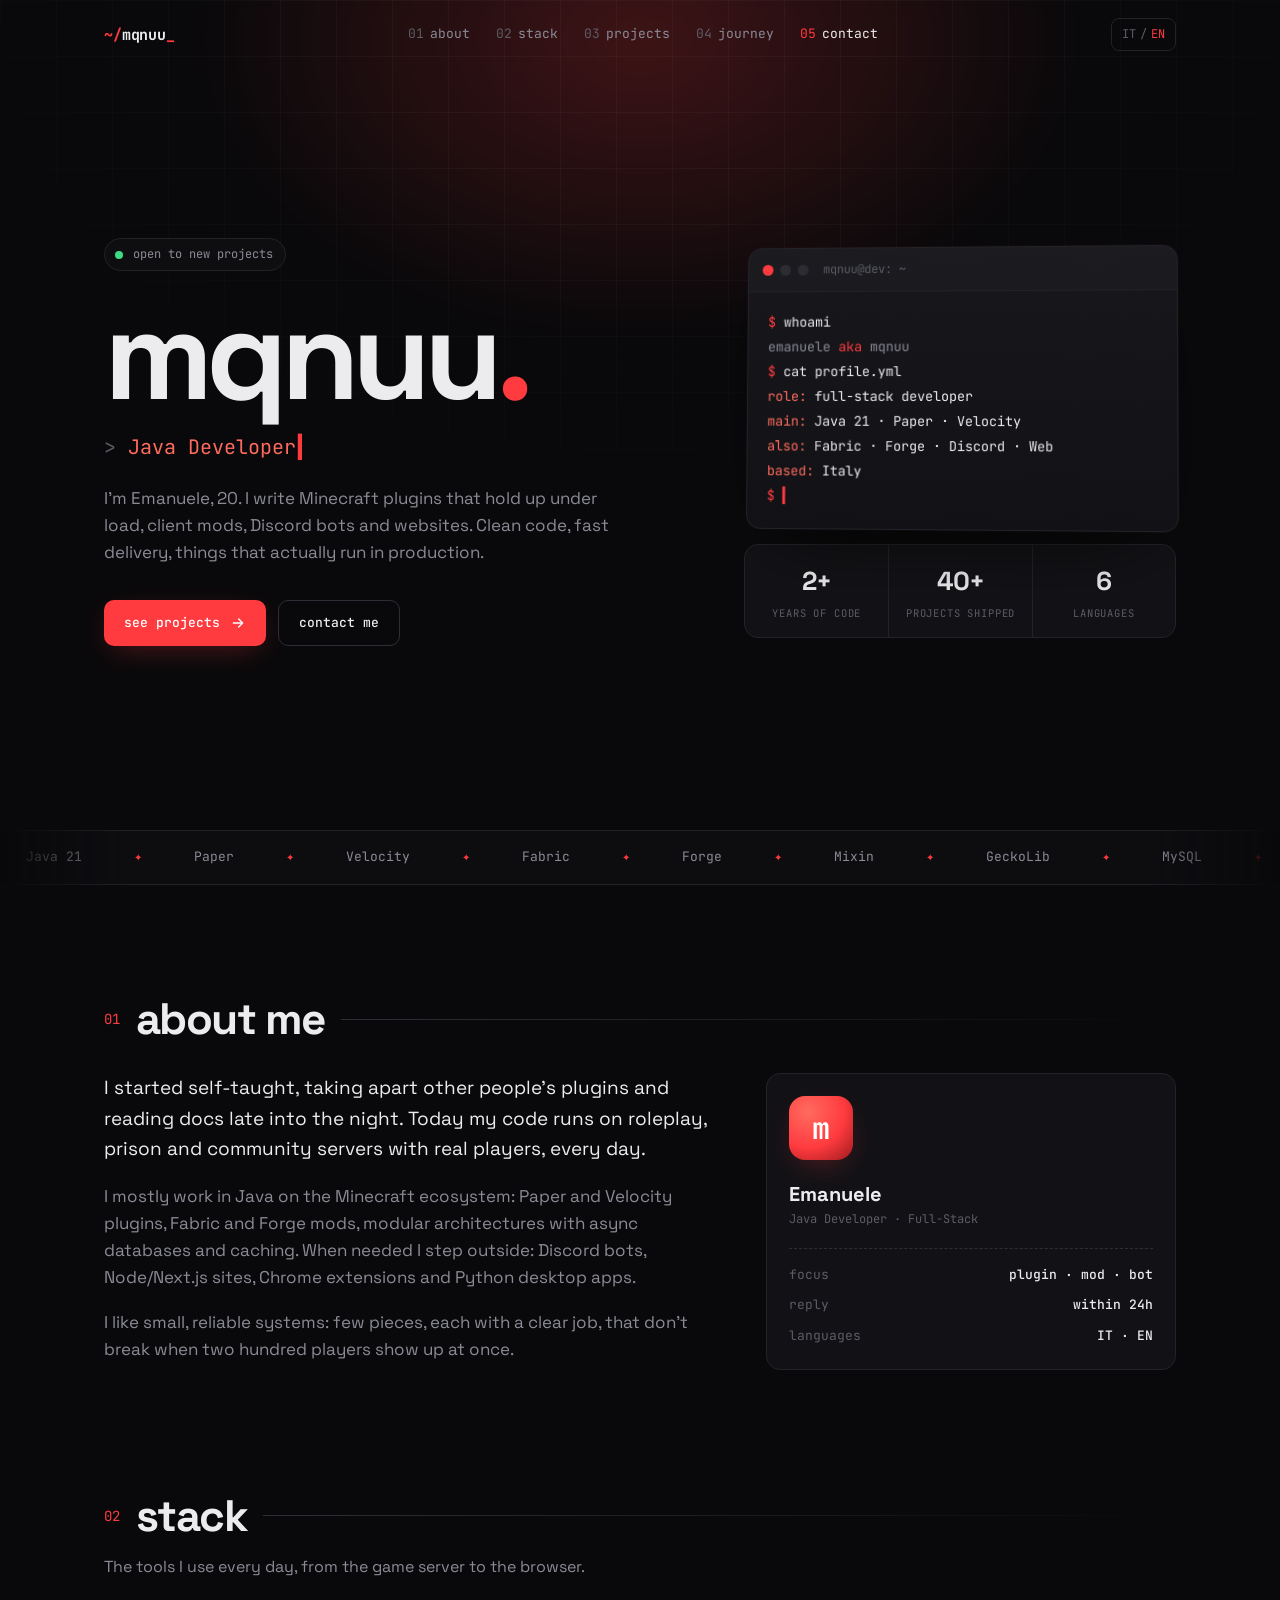
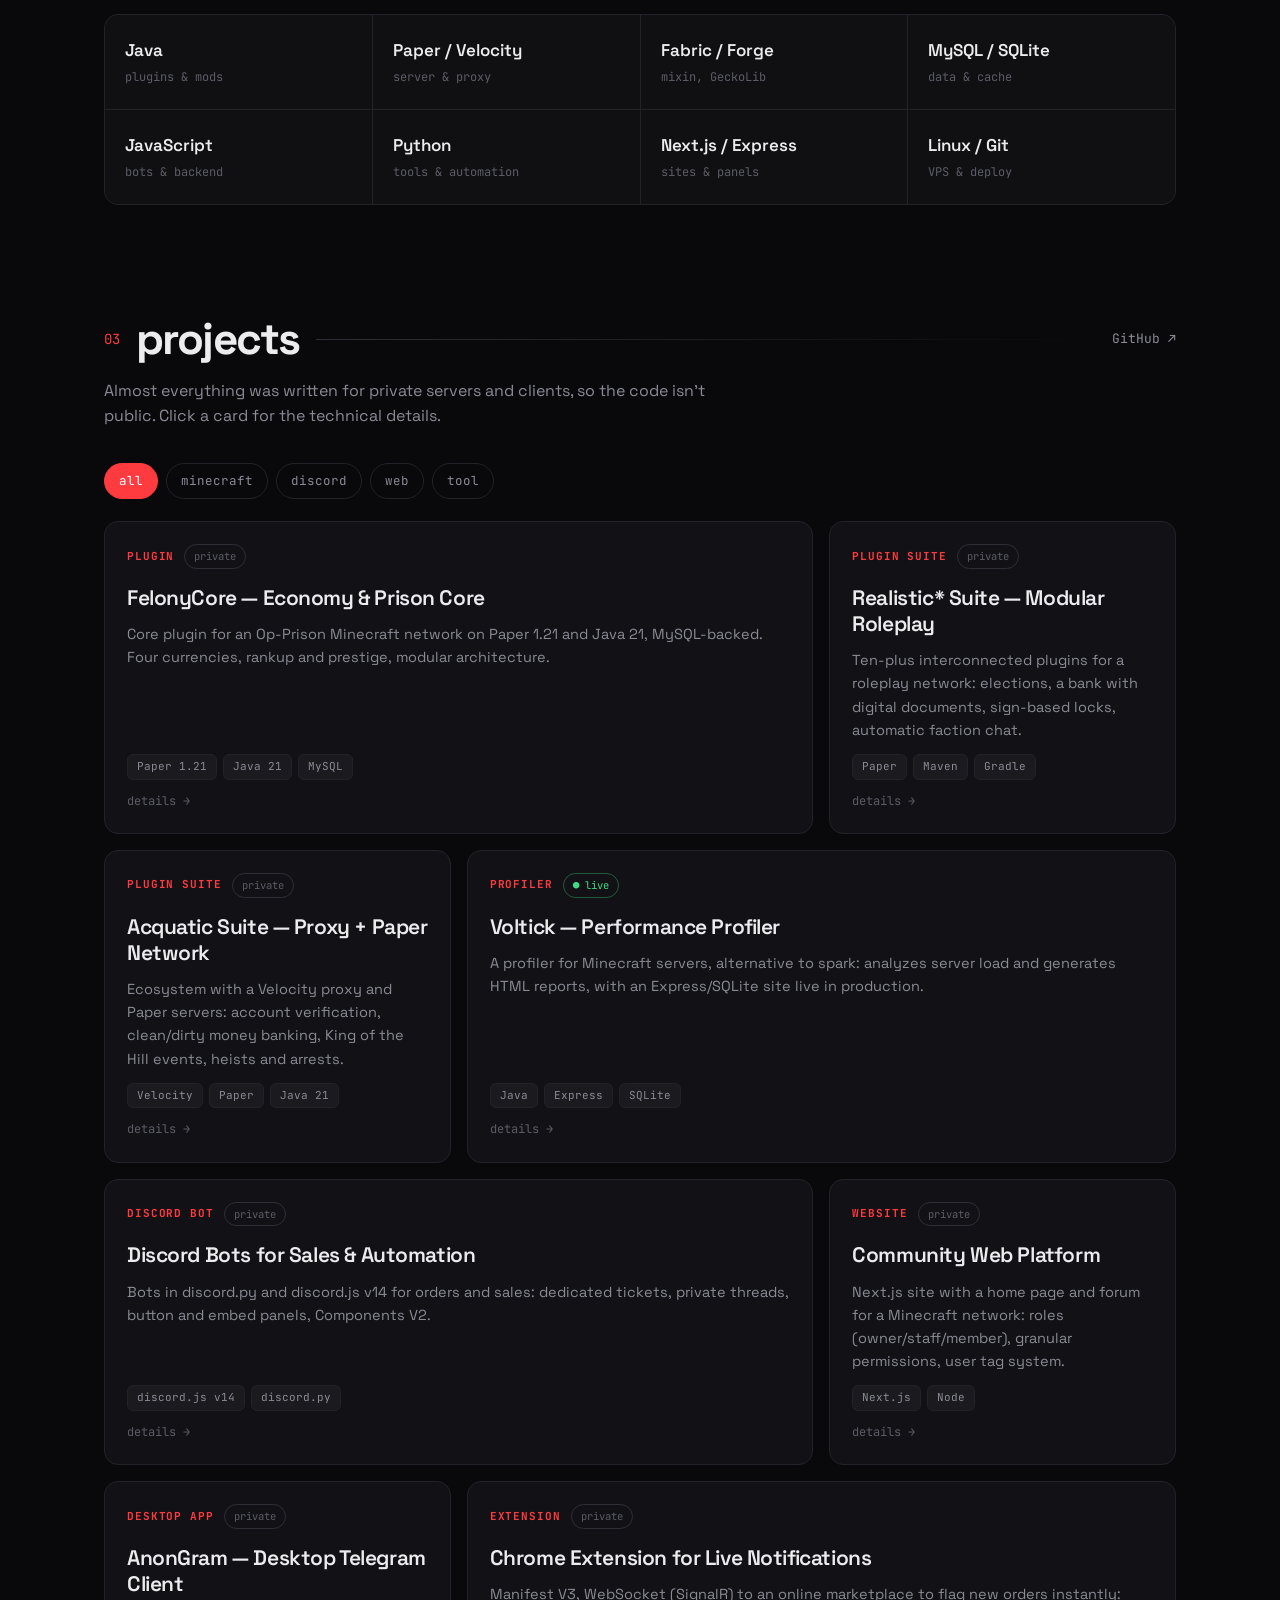
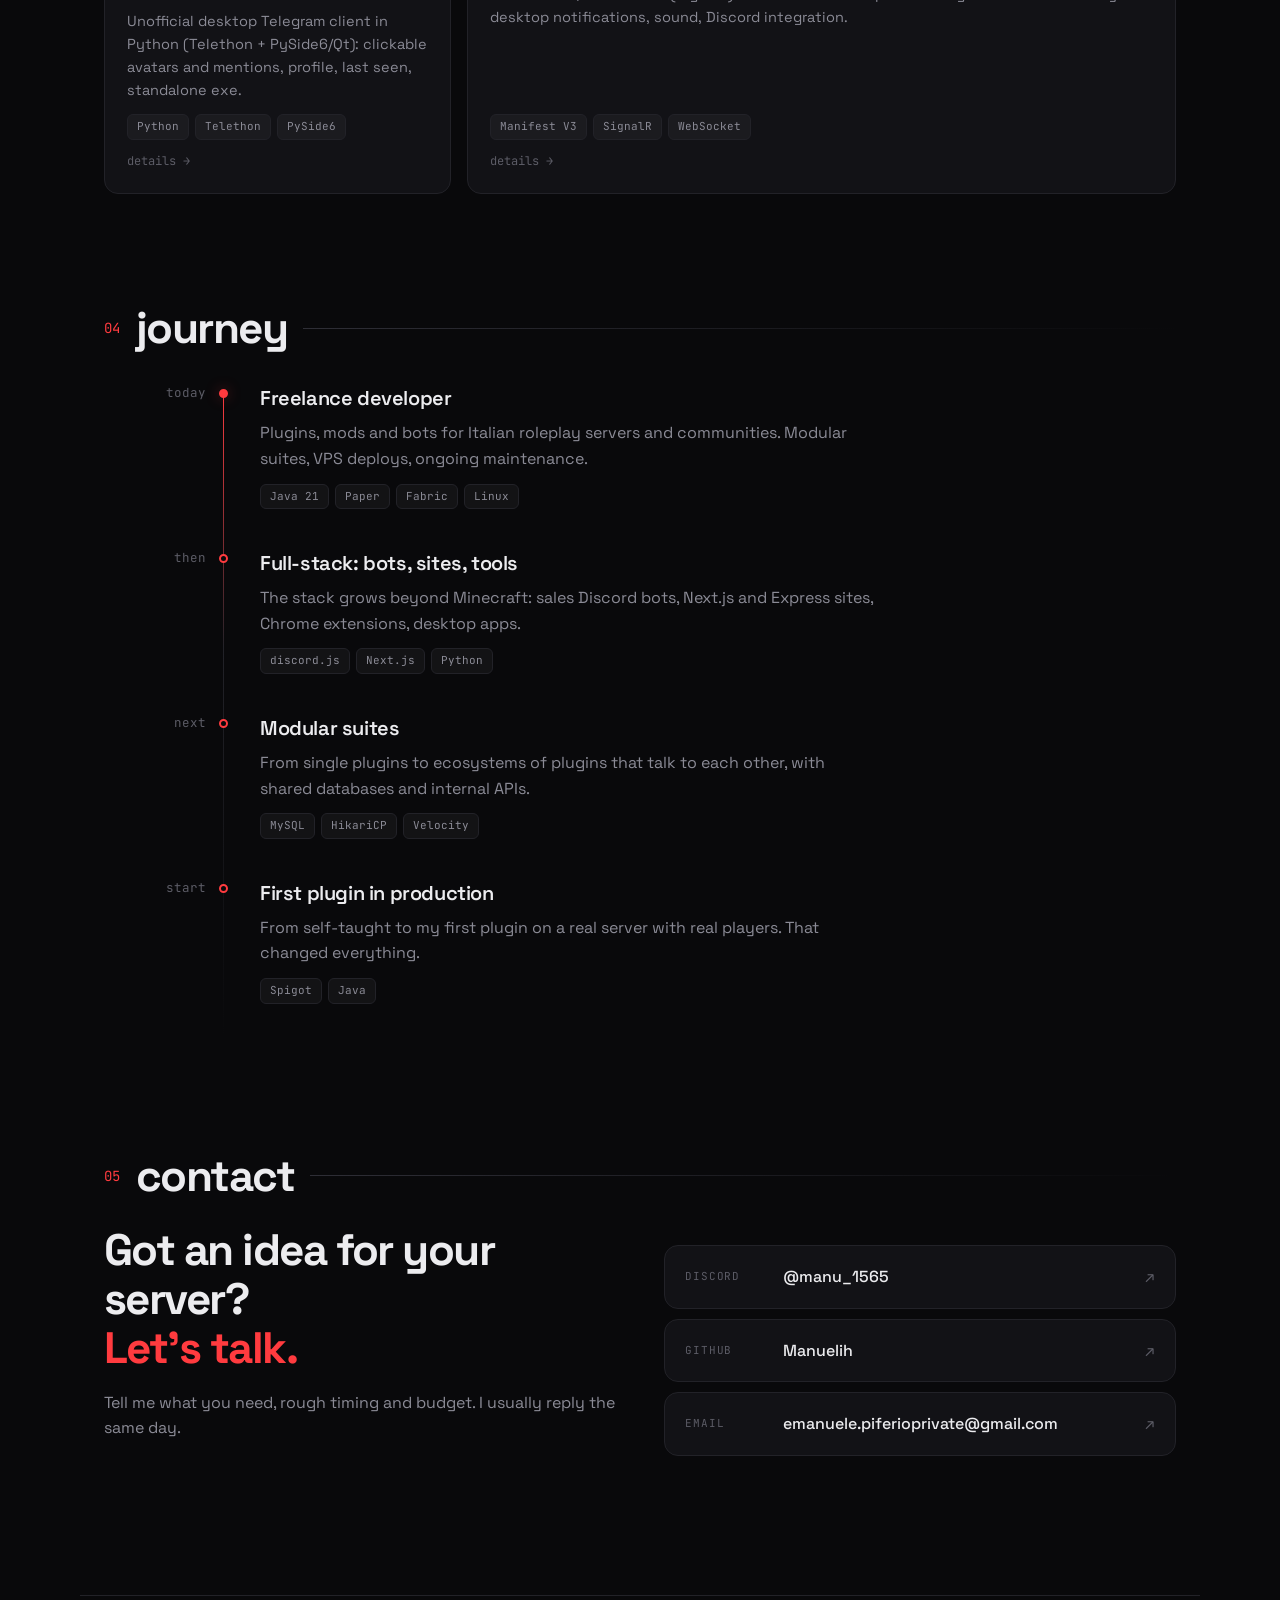
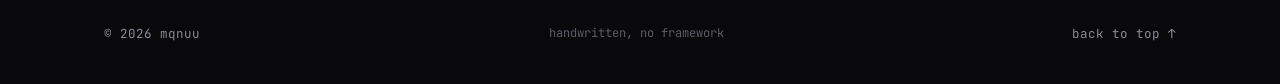
==== index.html @ 3c4d48a1 "Nuovo portfolio: pagina unica rossa in stile terminale" ====
<!DOCTYPE html>
<html lang="it">
<head>
<meta charset="UTF-8">
<meta name="viewport" content="width=device-width, initial-scale=1">
<title>mqnuu — Sviluppatore</title>
<meta name="description" content="Emanuele (mqnuu) — sviluppatore Java e full-stack: plugin Minecraft, mod, bot Discord, web e automazione.">
<meta name="theme-color" content="#09090b">
<meta property="og:title" content="mqnuu — Sviluppatore">
<meta property="og:description" content="Plugin Minecraft, mod, bot Discord, web e automazione.">
<meta property="og:type" content="website">
<link rel="icon" href="data:image/svg+xml,%3Csvg xmlns='http://www.w3.org/2000/svg' viewBox='0 0 32 32'%3E%3Crect width='32' height='32' rx='7' fill='%2309090b'/%3E%3Cpath d='M9 11l6 5-6 5' stroke='%23ff3b3f' stroke-width='3' fill='none' stroke-linecap='round' stroke-linejoin='round'/%3E%3Crect x='17' y='19' width='7' height='3' rx='1.5' fill='%23ff3b3f'/%3E%3C/svg%3E">
<link rel="preconnect" href="https://fonts.googleapis.com">
<link rel="preconnect" href="https://fonts.gstatic.com" crossorigin>
<link href="https://fonts.googleapis.com/css2?family=JetBrains+Mono:wght@400;500;700&family=Space+Grotesk:wght@400;500;600;700&display=swap" rel="stylesheet">
<link rel="stylesheet" href="styles.css">
</head>
<body>

<div class="bg" aria-hidden="true"><div class="bg-grid"></div><div class="bg-glow"></div></div>

<header class="nav" id="top">
  <a href="#top" class="brand"><span class="brand-caret">~/</span>mqnuu<span class="cursor">_</span></a>
  <nav class="nav-links" aria-label="Sezioni">
    <a href="#about"><span>01</span><b data-i18n="nav.about">chi sono</b></a>
    <a href="#stack"><span>02</span><b data-i18n="nav.stack">stack</b></a>
    <a href="#projects"><span>03</span><b data-i18n="nav.projects">progetti</b></a>
    <a href="#path"><span>04</span><b data-i18n="nav.path">percorso</b></a>
    <a href="#contact"><span>05</span><b data-i18n="nav.contact">contatti</b></a>
  </nav>
  <div class="nav-right">
    <button class="lang" type="button" aria-label="Cambia lingua"><span data-l="it">IT</span><i>/</i><span data-l="en">EN</span></button>
    <button class="burger" type="button" aria-label="Menu" aria-expanded="false"><span></span><span></span></button>
  </div>
</header>

<main>

  <section class="hero">
    <div class="hero-text">
      <p class="status"><span class="pulse"></span><span data-i18n="hero.status">disponibile per nuovi progetti</span></p>
      <h1 class="hero-name">mqnuu<span class="dot">.</span></h1>
      <p class="hero-role"><span class="prompt">&gt;</span> <span class="typed" data-words="it">Java Developer</span></p>
      <p class="hero-lead" data-i18n="hero.lead">Sono Emanuele, 20 anni. Scrivo plugin Minecraft che reggono il carico, mod client, bot Discord e siti web. Codice pulito, consegne rapide, roba che gira davvero in produzione.</p>
      <div class="hero-cta">
        <a href="#projects" class="btn btn-red"><span data-i18n="hero.cta1">guarda i progetti</span><svg viewBox="0 0 24 24"><path d="M5 12h14M13 6l6 6-6 6"/></svg></a>
        <a href="#contact" class="btn btn-line" data-i18n="hero.cta2">scrivimi</a>
      </div>
    </div>

    <div class="hero-side">
      <div class="term">
        <div class="term-bar"><i></i><i></i><i></i><span>mqnuu@dev: ~</span></div>
        <div class="term-body">
          <p><span class="c-red">$</span> whoami</p>
          <p class="c-dim">emanuele <span class="c-red">aka</span> mqnuu</p>
          <p><span class="c-red">$</span> cat profile.yml</p>
          <p><span class="c-key">role:</span> <span data-i18n="term.role">sviluppatore full-stack</span></p>
          <p><span class="c-key">main:</span> Java 21 · Paper · Velocity</p>
          <p><span class="c-key">also:</span> Fabric · Forge · Discord · Web</p>
          <p><span class="c-key">based:</span> <span data-i18n="term.based">Italia</span></p>
          <p><span class="c-red">$</span> <span class="blink">▍</span></p>
        </div>
      </div>
      <div class="stats">
        <div><strong>2+</strong><span data-i18n="stat.years">anni di codice</span></div>
        <div><strong>40+</strong><span data-i18n="stat.projects">progetti consegnati</span></div>
        <div><strong>6</strong><span data-i18n="stat.langs">linguaggi</span></div>
      </div>
    </div>
  </section>

  <div class="marquee" aria-hidden="true">
    <div class="marquee-track">
      <span>Java 21</span><span>Paper</span><span>Velocity</span><span>Fabric</span><span>Forge</span><span>Mixin</span><span>GeckoLib</span><span>MySQL</span><span>HikariCP</span><span>Redis</span><span>discord.js</span><span>discord.py</span><span>Node.js</span><span>Next.js</span><span>Python</span><span>Linux</span>
      <span>Java 21</span><span>Paper</span><span>Velocity</span><span>Fabric</span><span>Forge</span><span>Mixin</span><span>GeckoLib</span><span>MySQL</span><span>HikariCP</span><span>Redis</span><span>discord.js</span><span>discord.py</span><span>Node.js</span><span>Next.js</span><span>Python</span><span>Linux</span>
    </div>
  </div>

  <section class="section" id="about">
    <header class="sec-head"><span class="sec-num">01</span><h2 data-i18n="about.title">chi sono</h2><span class="sec-line"></span></header>
    <div class="about">
      <div class="about-text">
        <p data-i18n="about.p1">Ho iniziato da autodidatta smontando plugin altrui e leggendo documentazione fino a tardi. Oggi il mio codice gira su server roleplay, prison e community con giocatori veri, ogni giorno.</p>
        <p data-i18n="about.p2">Lavoro soprattutto in Java sull'ecosistema Minecraft: plugin Paper e Velocity, mod Fabric e Forge, architetture a moduli con database asincroni e cache. Quando serve esco da lì: bot Discord, siti Node/Next.js, estensioni Chrome e app desktop in Python.</p>
        <p data-i18n="about.p3">Mi piacciono i sistemi piccoli e affidabili: pochi pezzi, ognuno con un compito chiaro, che non si rompono quando arrivano duecento giocatori insieme.</p>
      </div>
      <aside class="about-card">
        <div class="about-avatar"><span>m</span></div>
        <div>
          <strong>Emanuele</strong>
          <span class="mono-dim" data-i18n="about.card">Java Developer · Full-Stack</span>
        </div>
        <ul class="about-list">
          <li><span data-i18n="about.l1">focus</span><b>plugin · mod · bot</b></li>
          <li><span data-i18n="about.l2">risposta</span><b data-i18n="about.l2v">entro 24h</b></li>
          <li><span data-i18n="about.l3">lingue</span><b>IT · EN</b></li>
        </ul>
      </aside>
    </div>
  </section>

  <section class="section" id="stack">
    <header class="sec-head"><span class="sec-num">02</span><h2 data-i18n="stack.title">stack</h2><span class="sec-line"></span></header>
    <p class="sec-sub" data-i18n="stack.sub">Gli strumenti che uso ogni giorno, dal server di gioco al browser.</p>
    <div class="stack">
      <div class="stack-item"><span class="tk">Java</span><span data-i18n="st.java">plugin &amp; mod</span></div>
      <div class="stack-item"><span class="tk">Paper / Velocity</span><span data-i18n="st.paper">server &amp; proxy</span></div>
      <div class="stack-item"><span class="tk">Fabric / Forge</span><span data-i18n="st.mod">mixin, GeckoLib</span></div>
      <div class="stack-item"><span class="tk">MySQL / SQLite</span><span data-i18n="st.db">dati &amp; cache</span></div>
      <div class="stack-item"><span class="tk">JavaScript</span><span data-i18n="st.js">bot &amp; backend</span></div>
      <div class="stack-item"><span class="tk">Python</span><span data-i18n="st.py">tool &amp; automazione</span></div>
      <div class="stack-item"><span class="tk">Next.js / Express</span><span data-i18n="st.web">siti &amp; pannelli</span></div>
      <div class="stack-item"><span class="tk">Linux / Git</span><span data-i18n="st.ops">VPS &amp; deploy</span></div>
    </div>
  </section>

  <section class="section" id="projects">
    <header class="sec-head"><span class="sec-num">03</span><h2 data-i18n="projects.title">progetti</h2><span class="sec-line"></span><a class="sec-link" href="https://github.com/Manuelih" target="_blank" rel="noopener">GitHub ↗</a></header>
    <p class="sec-sub" data-i18n="projects.sub">Quasi tutto è stato scritto per server e clienti privati, quindi il codice non è pubblico. Clicca una card per i dettagli tecnici.</p>
    <div class="filters" role="tablist">
      <button class="on" data-f="all" data-i18n="f.all">tutti</button>
      <button data-f="mc">minecraft</button>
      <button data-f="discord">discord</button>
      <button data-f="web">web</button>
      <button data-f="tool">tool</button>
    </div>
    <div class="grid" id="grid"></div>
  </section>

  <section class="section" id="path">
    <header class="sec-head"><span class="sec-num">04</span><h2 data-i18n="path.title">percorso</h2><span class="sec-line"></span></header>
    <ol class="timeline">
      <li><span class="tl-when" data-i18n="tl.1w">oggi</span><div><h3 data-i18n="tl.1t">Sviluppatore freelance</h3><p data-i18n="tl.1d">Plugin, mod e bot per server roleplay e community italiane. Suite a moduli, deploy su VPS, manutenzione continua.</p><div class="tags"><span>Java 21</span><span>Paper</span><span>Fabric</span><span>Linux</span></div></div></li>
      <li><span class="tl-when" data-i18n="tl.2w">dopo</span><div><h3 data-i18n="tl.2t">Full-stack: bot, siti, tool</h3><p data-i18n="tl.2d">Lo stack si allarga oltre Minecraft: bot Discord di vendita, siti Next.js ed Express, estensioni Chrome, app desktop.</p><div class="tags"><span>discord.js</span><span>Next.js</span><span>Python</span></div></div></li>
      <li><span class="tl-when" data-i18n="tl.3w">poi</span><div><h3 data-i18n="tl.3t">Suite modulari</h3><p data-i18n="tl.3d">Da plugin singoli a ecosistemi di plugin che si parlano, con database condivisi e API interne.</p><div class="tags"><span>MySQL</span><span>HikariCP</span><span>Velocity</span></div></div></li>
      <li><span class="tl-when" data-i18n="tl.4w">inizio</span><div><h3 data-i18n="tl.4t">Primo plugin in produzione</h3><p data-i18n="tl.4d">Da autodidatta al primo plugin su un server vero con giocatori veri. Da lì cambia tutto.</p><div class="tags"><span>Spigot</span><span>Java</span></div></div></li>
    </ol>
  </section>

  <section class="section" id="contact">
    <header class="sec-head"><span class="sec-num">05</span><h2 data-i18n="contact.title">contatti</h2><span class="sec-line"></span></header>
    <div class="contact">
      <div>
        <p class="contact-big" data-i18n="contact.big">Hai un'idea per il tuo server?<br><span class="red">Parliamone.</span></p>
        <p class="sec-sub" data-i18n="contact.sub">Raccontami cosa ti serve, tempi e budget indicativi. Rispondo di solito in giornata.</p>
      </div>
      <div class="links">
        <a class="link" href="https://discord.com/users/manu_1565" target="_blank" rel="noopener"><span class="link-k">discord</span><span class="link-v">@manu_1565</span><span class="arrow">↗</span></a>
        <a class="link" href="https://github.com/Manuelih" target="_blank" rel="noopener"><span class="link-k">github</span><span class="link-v">Manuelih</span><span class="arrow">↗</span></a>
        <a class="link" href="mailto:emanuele.piferioprivate@gmail.com"><span class="link-k">email</span><span class="link-v">emanuele.piferioprivate@gmail.com</span><span class="arrow">↗</span></a>
      </div>
    </div>
  </section>

</main>

<footer class="foot">
  <span>© <span id="year">2026</span> mqnuu</span>
  <span class="mono-dim" data-i18n="foot">scritto a mano, niente framework</span>
  <a href="#top" data-i18n="foot.top">torna su ↑</a>
</footer>

<dialog class="modal" id="modal">
  <div class="modal-inner">
    <button class="modal-x" type="button" aria-label="Chiudi">×</button>
    <div id="modal-body"></div>
  </div>
</dialog>

<script src="app.js"></script>
</body>
</html>
---- styles.css ----
:root {
  --bg: #09090b;
  --bg-2: #101013;
  --card: #121216;
  --card-2: #17171c;
  --line: #222228;
  --line-2: #2e2e36;
  --text: #ececef;
  --dim: #8b8b96;
  --dimmer: #5c5c66;
  --red: #ff3b3f;
  --red-2: #ff6b5e;
  --red-soft: rgba(255, 59, 63, .12);
  --red-glow: rgba(255, 59, 63, .35);
  --mono: "JetBrains Mono", ui-monospace, "Cascadia Code", monospace;
  --sans: "Space Grotesk", system-ui, sans-serif;
  --r: 14px;
  --max: 1120px;
}

*, *::before, *::after { box-sizing: border-box; }
html { scroll-behavior: smooth; scroll-padding-top: 80px; }
body {
  margin: 0;
  background: var(--bg);
  color: var(--text);
  font-family: var(--sans);
  font-size: 16px;
  line-height: 1.6;
  -webkit-font-smoothing: antialiased;
  overflow-x: hidden;
}
a { color: inherit; text-decoration: none; }
button { font: inherit; color: inherit; background: none; border: 0; cursor: pointer; }
::selection { background: var(--red); color: #fff; }

.bg { position: absolute; top: 0; left: 0; right: 0; height: 1200px; z-index: -1; pointer-events: none; overflow: hidden; }
.bg-grid {
  position: absolute; inset: 0;
  background-image:
    linear-gradient(to right, rgba(255,255,255,.035) 1px, transparent 1px),
    linear-gradient(to bottom, rgba(255,255,255,.035) 1px, transparent 1px);
  background-size: 56px 56px;
  mask-image: radial-gradient(ellipse 80% 60% at 50% 0%, #000 30%, transparent 75%);
}
.bg-glow {
  position: absolute; top: -260px; left: 50%; width: 900px; height: 600px; transform: translateX(-50%);
  background: radial-gradient(closest-side, rgba(255, 59, 63, .22), transparent);
  filter: blur(20px);
}

.nav {
  position: sticky; top: 0; z-index: 50;
  display: flex; align-items: center; justify-content: space-between; gap: 24px;
  max-width: var(--max); margin: 0 auto; padding: 18px 24px;
  font-family: var(--mono); font-size: 13px;
  transition: background .25s, border-color .25s;
  border-bottom: 1px solid transparent;
}
.nav.scrolled {
  background: rgba(9, 9, 11, .78);
  backdrop-filter: blur(14px);
  -webkit-backdrop-filter: blur(14px);
  border-bottom-color: var(--line);
  max-width: none;
  padding-left: max(24px, calc((100vw - var(--max)) / 2 + 24px));
  padding-right: max(24px, calc((100vw - var(--max)) / 2 + 24px));
}
.brand { font-weight: 700; font-size: 15px; letter-spacing: -.01em; }
.brand-caret { color: var(--red); }
.cursor { color: var(--red); animation: blink 1.1s steps(1) infinite; }
.nav-links { display: flex; gap: 26px; }
.nav-links a { display: flex; gap: 6px; color: var(--dim); transition: color .2s; }
.nav-links a span { color: var(--dimmer); transition: color .2s; }
.nav-links a b { font-weight: 400; }
.nav-links a:hover, .nav-links a.active { color: var(--text); }
.nav-links a:hover span, .nav-links a.active span { color: var(--red); }
.nav-right { display: flex; align-items: center; gap: 14px; }
.lang { font-family: var(--mono); font-size: 12px; color: var(--dimmer); padding: 6px 10px; border: 1px solid var(--line); border-radius: 8px; transition: border-color .2s; }
.lang:hover { border-color: var(--line-2); }
.lang i { font-style: normal; margin: 0 4px; }
.lang span.on { color: var(--red); }
.burger { display: none; width: 36px; height: 36px; border: 1px solid var(--line); border-radius: 8px; position: relative; }
.burger span { position: absolute; left: 10px; right: 10px; height: 1.5px; background: var(--text); transition: transform .25s, top .25s; }
.burger span:first-child { top: 14px; }
.burger span:last-child { top: 20px; }
.burger[aria-expanded="true"] span:first-child { top: 17px; transform: rotate(45deg); }
.burger[aria-expanded="true"] span:last-child { top: 17px; transform: rotate(-45deg); }

main { max-width: var(--max); margin: 0 auto; padding: 0 24px; }

.hero {
  display: grid; grid-template-columns: 1.15fr .85fr; gap: 56px; align-items: center;
  min-height: calc(100vh - 140px); padding: 48px 0 64px;
}
.status {
  display: inline-flex; align-items: center; gap: 10px; margin: 0 0 26px;
  font-family: var(--mono); font-size: 12px; color: var(--dim);
  padding: 6px 12px 6px 10px; border: 1px solid var(--line); border-radius: 99px; background: rgba(18,18,22,.6);
}
.pulse { width: 8px; height: 8px; border-radius: 50%; background: #3ddc84; box-shadow: 0 0 0 0 rgba(61,220,132,.6); animation: pulse 2s infinite; }
.hero-name {
  margin: 0; font-family: var(--sans); font-weight: 700;
  font-size: clamp(64px, 11vw, 128px); line-height: .9; letter-spacing: -.055em;
}
.hero-name .dot { color: var(--red); }
.hero-role { margin: 18px 0 0; font-family: var(--mono); font-size: clamp(16px, 2vw, 20px); color: var(--red-2); min-height: 1.6em; }
.hero-role .prompt { color: var(--dimmer); }
.typed::after { content: "▍"; color: var(--red); margin-left: 2px; animation: blink 1s steps(1) infinite; }
.hero-lead { max-width: 520px; margin: 22px 0 34px; color: var(--dim); font-size: 17px; }
.hero-cta { display: flex; flex-wrap: wrap; gap: 12px; }
.btn {
  display: inline-flex; align-items: center; gap: 10px; height: 46px; padding: 0 20px;
  font-family: var(--mono); font-size: 13px; font-weight: 500; border-radius: 10px;
  transition: transform .2s, box-shadow .2s, background .2s, border-color .2s;
}
.btn svg { width: 16px; height: 16px; fill: none; stroke: currentColor; stroke-width: 2; stroke-linecap: round; stroke-linejoin: round; transition: transform .2s; }
.btn-red { background: var(--red); color: #fff; box-shadow: 0 8px 30px -8px var(--red-glow); }
.btn-red:hover { transform: translateY(-2px); box-shadow: 0 12px 36px -8px rgba(255,59,63,.55); }
.btn-red:hover svg { transform: translateX(3px); }
.btn-line { border: 1px solid var(--line-2); color: var(--text); }
.btn-line:hover { border-color: var(--red); background: var(--red-soft); }

.hero-side { display: flex; flex-direction: column; gap: 14px; }
.term {
  background: linear-gradient(180deg, var(--card-2), var(--card));
  border: 1px solid var(--line); border-radius: var(--r); overflow: hidden;
  box-shadow: 0 30px 80px -30px rgba(0,0,0,.8), 0 0 0 1px rgba(255,59,63,.04);
  transform: perspective(1200px) rotateY(-4deg) rotateX(2deg);
  transition: transform .5s;
}
.term:hover { transform: none; }
.term-bar { display: flex; align-items: center; gap: 7px; padding: 12px 14px; border-bottom: 1px solid var(--line); background: rgba(255,255,255,.015); }
.term-bar i { width: 11px; height: 11px; border-radius: 50%; background: #2c2c33; }
.term-bar i:first-child { background: var(--red); }
.term-bar span { margin-left: 8px; font-family: var(--mono); font-size: 12px; color: var(--dimmer); }
.term-body { padding: 18px 20px 20px; font-family: var(--mono); font-size: 13.5px; line-height: 1.85; }
.term-body p { margin: 0; white-space: nowrap; overflow: hidden; text-overflow: ellipsis; }
.c-red { color: var(--red); }
.c-key { color: var(--red-2); }
.c-dim { color: var(--dim); }
.blink { color: var(--red); animation: blink 1s steps(1) infinite; }
.stats { display: grid; grid-template-columns: repeat(3, 1fr); border: 1px solid var(--line); border-radius: var(--r); background: var(--card); overflow: hidden; }
.stats div { padding: 16px 12px; text-align: center; display: flex; flex-direction: column; gap: 2px; }
.stats div + div { border-left: 1px solid var(--line); }
.stats strong { font-size: 26px; font-weight: 700; letter-spacing: -.03em; }
.stats strong::after { content: ""; }
.stats span { font-family: var(--mono); font-size: 10.5px; text-transform: uppercase; letter-spacing: .08em; color: var(--dimmer); }

.marquee {
  margin: 0 calc(50% - 50vw); border-top: 1px solid var(--line); border-bottom: 1px solid var(--line);
  overflow: hidden; background: rgba(18,18,22,.5);
  mask-image: linear-gradient(90deg, transparent, #000 10%, #000 90%, transparent);
}
.marquee-track { display: flex; width: max-content; animation: marquee 38s linear infinite; }
.marquee-track span { font-family: var(--mono); font-size: 13px; color: var(--dim); padding: 16px 26px; white-space: nowrap; display: flex; align-items: center; gap: 26px; }
.marquee-track span::after { content: "✦"; color: var(--red); font-size: 10px; margin-left: 26px; }
.marquee:hover .marquee-track { animation-play-state: paused; }

.section { padding: 110px 0 0; }
.sec-head { display: flex; align-items: center; gap: 16px; margin-bottom: 14px; }
.sec-num { font-family: var(--mono); font-size: 14px; color: var(--red); }
.sec-head h2 { margin: 0; font-size: clamp(30px, 4.4vw, 44px); font-weight: 700; letter-spacing: -.035em; line-height: 1.1; }
.sec-line { flex: 1; height: 1px; background: linear-gradient(90deg, var(--line-2), transparent); }
.sec-link { font-family: var(--mono); font-size: 13px; color: var(--dim); transition: color .2s; }
.sec-link:hover { color: var(--red); }
.sec-sub { color: var(--dim); max-width: 620px; margin: 0 0 34px; }
.mono-dim { font-family: var(--mono); font-size: 12px; color: var(--dimmer); }
.red { color: var(--red); }

.about { display: grid; grid-template-columns: 1.5fr 1fr; gap: 48px; margin-top: 30px; }
.about-text p { margin: 0 0 18px; color: var(--dim); font-size: 17px; }
.about-text p:first-child { color: var(--text); font-size: 19px; }
.about-card { background: var(--card); border: 1px solid var(--line); border-radius: var(--r); padding: 22px; display: flex; flex-direction: column; gap: 18px; align-self: start; }
.about-card > div:nth-child(2) { display: flex; flex-direction: column; }
.about-avatar {
  width: 64px; height: 64px; border-radius: 16px; display: grid; place-items: center;
  background: radial-gradient(circle at 30% 25%, var(--red-2), var(--red) 55%, #9e1a1d);
  box-shadow: 0 10px 30px -10px var(--red-glow);
  font-family: var(--mono); font-weight: 700; font-size: 30px; color: #fff;
}
.about-card strong { font-size: 20px; }
.about-list { list-style: none; padding: 16px 0 0; margin: 0; border-top: 1px dashed var(--line-2); display: flex; flex-direction: column; gap: 10px; font-family: var(--mono); font-size: 13px; }
.about-list li { display: flex; justify-content: space-between; gap: 12px; }
.about-list span { color: var(--dimmer); }
.about-list b { font-weight: 500; text-align: right; }

.stack { display: grid; grid-template-columns: repeat(4, 1fr); gap: 1px; background: var(--line); border: 1px solid var(--line); border-radius: var(--r); overflow: hidden; }
.stack-item { background: var(--bg-2); padding: 22px 20px; display: flex; flex-direction: column; gap: 4px; position: relative; transition: background .25s; }
.stack-item::before { content: ""; position: absolute; left: 0; top: 0; width: 2px; height: 0; background: var(--red); transition: height .3s; }
.stack-item:hover { background: var(--card-2); }
.stack-item:hover::before { height: 100%; }
.tk { font-weight: 600; font-size: 17px; }
.stack-item span:last-child { font-family: var(--mono); font-size: 12px; color: var(--dimmer); }

.filters { display: flex; flex-wrap: wrap; gap: 8px; margin-bottom: 22px; }
.filters button { font-family: var(--mono); font-size: 12.5px; color: var(--dim); padding: 7px 14px; border: 1px solid var(--line); border-radius: 99px; transition: all .2s; }
.filters button:hover { color: var(--text); border-color: var(--line-2); }
.filters button.on { color: #fff; background: var(--red); border-color: var(--red); }

.grid { display: grid; grid-template-columns: repeat(3, 1fr); gap: 16px; }
.card {
  position: relative; text-align: left; display: flex; flex-direction: column; gap: 12px;
  background: var(--card); border: 1px solid var(--line); border-radius: var(--r); padding: 22px;
  transition: border-color .25s, transform .25s, background .25s; overflow: hidden; isolation: isolate;
}
.card::before {
  content: ""; position: absolute; inset: 0; z-index: -1; opacity: 0; transition: opacity .3s;
  background: radial-gradient(420px circle at var(--mx, 50%) var(--my, 0%), rgba(255,59,63,.12), transparent 45%);
}
.card:hover { border-color: rgba(255,59,63,.45); transform: translateY(-3px); }
.card:hover::before { opacity: 1; }
.card.wide { grid-column: span 2; }
.card.hide { display: none; }
.card-top { display: flex; align-items: center; justify-content: space-between; gap: 10px; }
.kind { font-family: var(--mono); font-size: 11px; font-weight: 700; letter-spacing: .08em; text-transform: uppercase; color: var(--red); }
.badge { font-family: var(--mono); font-size: 10.5px; color: var(--dimmer); padding: 3px 9px; border: 1px solid var(--line-2); border-radius: 99px; white-space: nowrap; }
.badge.live { color: #3ddc84; border-color: rgba(61,220,132,.35); }
.card h3 { margin: 4px 0 0; font-size: 21px; font-weight: 600; letter-spacing: -.02em; line-height: 1.25; }
.card p { margin: 0; color: var(--dim); font-size: 14.5px; flex: 1; }
.card .more { font-family: var(--mono); font-size: 12px; color: var(--dimmer); transition: color .2s; }
.card:hover .more { color: var(--red); }
.tags { display: flex; flex-wrap: wrap; gap: 6px; }
.tags span { font-family: var(--mono); font-size: 11px; color: var(--dim); padding: 3px 9px; border-radius: 6px; background: rgba(255,255,255,.04); border: 1px solid var(--line); }

.timeline { list-style: none; margin: 30px 0 0; padding: 0; position: relative; }
.timeline::before { content: ""; position: absolute; left: 119px; top: 8px; bottom: 8px; width: 1px; background: linear-gradient(var(--red), var(--line) 40%, transparent); }
.timeline li { display: grid; grid-template-columns: 120px 1fr; gap: 36px; padding: 0 0 38px; position: relative; }
.timeline li::before { content: ""; position: absolute; left: 115px; top: 7px; width: 9px; height: 9px; border-radius: 50%; background: var(--bg); border: 2px solid var(--red); }
.timeline li:first-child::before { background: var(--red); box-shadow: 0 0 14px var(--red-glow); }
.tl-when { font-family: var(--mono); font-size: 12.5px; color: var(--dimmer); text-align: right; padding-right: 18px; padding-top: 1px; }
.timeline h3 { margin: 0 0 6px; font-size: 20px; font-weight: 600; letter-spacing: -.02em; }
.timeline p { margin: 0 0 12px; color: var(--dim); max-width: 620px; }

.contact { display: grid; grid-template-columns: 1fr 1fr; gap: 48px; align-items: center; margin-top: 26px; }
.contact-big { margin: 0 0 16px; font-size: clamp(30px, 4vw, 44px); font-weight: 700; letter-spacing: -.035em; line-height: 1.12; }
.links { display: flex; flex-direction: column; gap: 10px; }
.link {
  display: grid; grid-template-columns: 84px 1fr auto; align-items: center; gap: 14px;
  padding: 18px 20px; background: var(--card); border: 1px solid var(--line); border-radius: var(--r);
  transition: border-color .25s, background .25s, transform .25s;
}
.link:hover { border-color: var(--red); background: var(--card-2); transform: translateX(4px); }
.link-k { font-family: var(--mono); font-size: 11px; letter-spacing: .08em; text-transform: uppercase; color: var(--dimmer); }
.link-v { font-weight: 500; overflow: hidden; text-overflow: ellipsis; white-space: nowrap; }
.arrow { color: var(--dimmer); transition: color .2s, transform .2s; }
.link:hover .arrow { color: var(--red); transform: translate(2px, -2px); }

.foot {
  max-width: var(--max); margin: 120px auto 0; padding: 28px 24px 40px;
  display: flex; justify-content: space-between; align-items: center; gap: 16px; flex-wrap: wrap;
  border-top: 1px solid var(--line); font-family: var(--mono); font-size: 12.5px; color: var(--dim);
}
.foot a:hover { color: var(--red); }

.modal {
  width: min(720px, calc(100vw - 32px)); max-height: calc(100vh - 48px); padding: 0;
  background: var(--bg-2); color: var(--text); border: 1px solid var(--line-2); border-radius: 18px;
  box-shadow: 0 40px 120px -20px rgba(0,0,0,.9);
}
.modal::backdrop { background: rgba(5,5,7,.72); backdrop-filter: blur(6px); }
.modal[open] { animation: pop .25s ease-out; }
.modal-inner { position: relative; padding: 34px 34px 30px; }
.modal-x { position: absolute; top: 14px; right: 14px; width: 36px; height: 36px; border-radius: 10px; border: 1px solid var(--line); font-size: 22px; line-height: 1; color: var(--dim); }
.modal-x:hover { color: var(--text); border-color: var(--red); }
.modal h3 { margin: 10px 0 14px; font-size: 30px; letter-spacing: -.03em; line-height: 1.15; padding-right: 40px; }
.modal h4 { margin: 26px 0 10px; font-family: var(--mono); font-size: 12px; font-weight: 500; letter-spacing: .08em; text-transform: uppercase; color: var(--red); }
.modal p { color: var(--dim); margin: 0 0 12px; }
.modal ul { margin: 0; padding: 0; list-style: none; display: flex; flex-direction: column; gap: 10px; }
.modal li { display: grid; grid-template-columns: 18px 1fr; gap: 8px; color: var(--dim); }
.modal li::before { content: "›"; color: var(--red); font-family: var(--mono); font-weight: 700; }
.modal .tags { margin-top: 22px; }

.reveal { opacity: 0; transform: translateY(18px); transition: opacity .7s ease, transform .7s ease; }
.reveal.in { opacity: 1; transform: none; }

@keyframes blink { 50% { opacity: 0; } }
@keyframes pulse { 70% { box-shadow: 0 0 0 8px rgba(61,220,132,0); } 100% { box-shadow: 0 0 0 0 rgba(61,220,132,0); } }
@keyframes marquee { to { transform: translateX(-50%); } }
@keyframes pop { from { opacity: 0; transform: translateY(12px) scale(.98); } }

@media (max-width: 960px) {
  .hero { grid-template-columns: 1fr; min-height: 0; gap: 40px; padding-top: 36px; }
  .term { transform: none; }
  .about, .contact { grid-template-columns: 1fr; gap: 32px; }
  .grid { grid-template-columns: 1fr 1fr; }
  .stack { grid-template-columns: repeat(2, 1fr); }
}
@media (max-width: 760px) {
  .nav-links {
    position: fixed; inset: 64px 0 auto 0; flex-direction: column; gap: 0;
    background: rgba(9,9,11,.97); border-bottom: 1px solid var(--line); padding: 8px 16px 16px;
    transform: translateY(-8px); opacity: 0; pointer-events: none; transition: opacity .2s, transform .2s;
  }
  .nav-links.open { opacity: 1; transform: none; pointer-events: auto; }
  .nav-links a { padding: 14px 4px; border-bottom: 1px solid var(--line); font-size: 15px; }
  .burger { display: block; }
  .nav, .nav.scrolled { padding: 14px 16px; }
  main { padding: 0 16px; }
  .grid { grid-template-columns: 1fr; }
  .card.wide { grid-column: auto; }
  .section { padding-top: 84px; }
  .timeline::before { left: 4px; }
  .timeline li { grid-template-columns: 1fr; gap: 6px; padding-left: 28px; }
  .timeline li::before { left: 0; }
  .tl-when { text-align: left; padding: 0; }
  .link { grid-template-columns: 1fr auto; }
  .link-k { grid-column: 1 / -1; }
  .link .arrow { grid-row: 2; grid-column: 2; }
  .modal-inner { padding: 28px 20px 24px; }
  .modal h3 { font-size: 24px; }
  .foot { padding: 24px 16px 32px; }
  .term-body { font-size: 12.5px; padding: 16px; }
}
@media (prefers-reduced-motion: reduce) {
  *, *::before, *::after { animation: none !important; transition: none !important; }
  .reveal { opacity: 1; transform: none; }
}
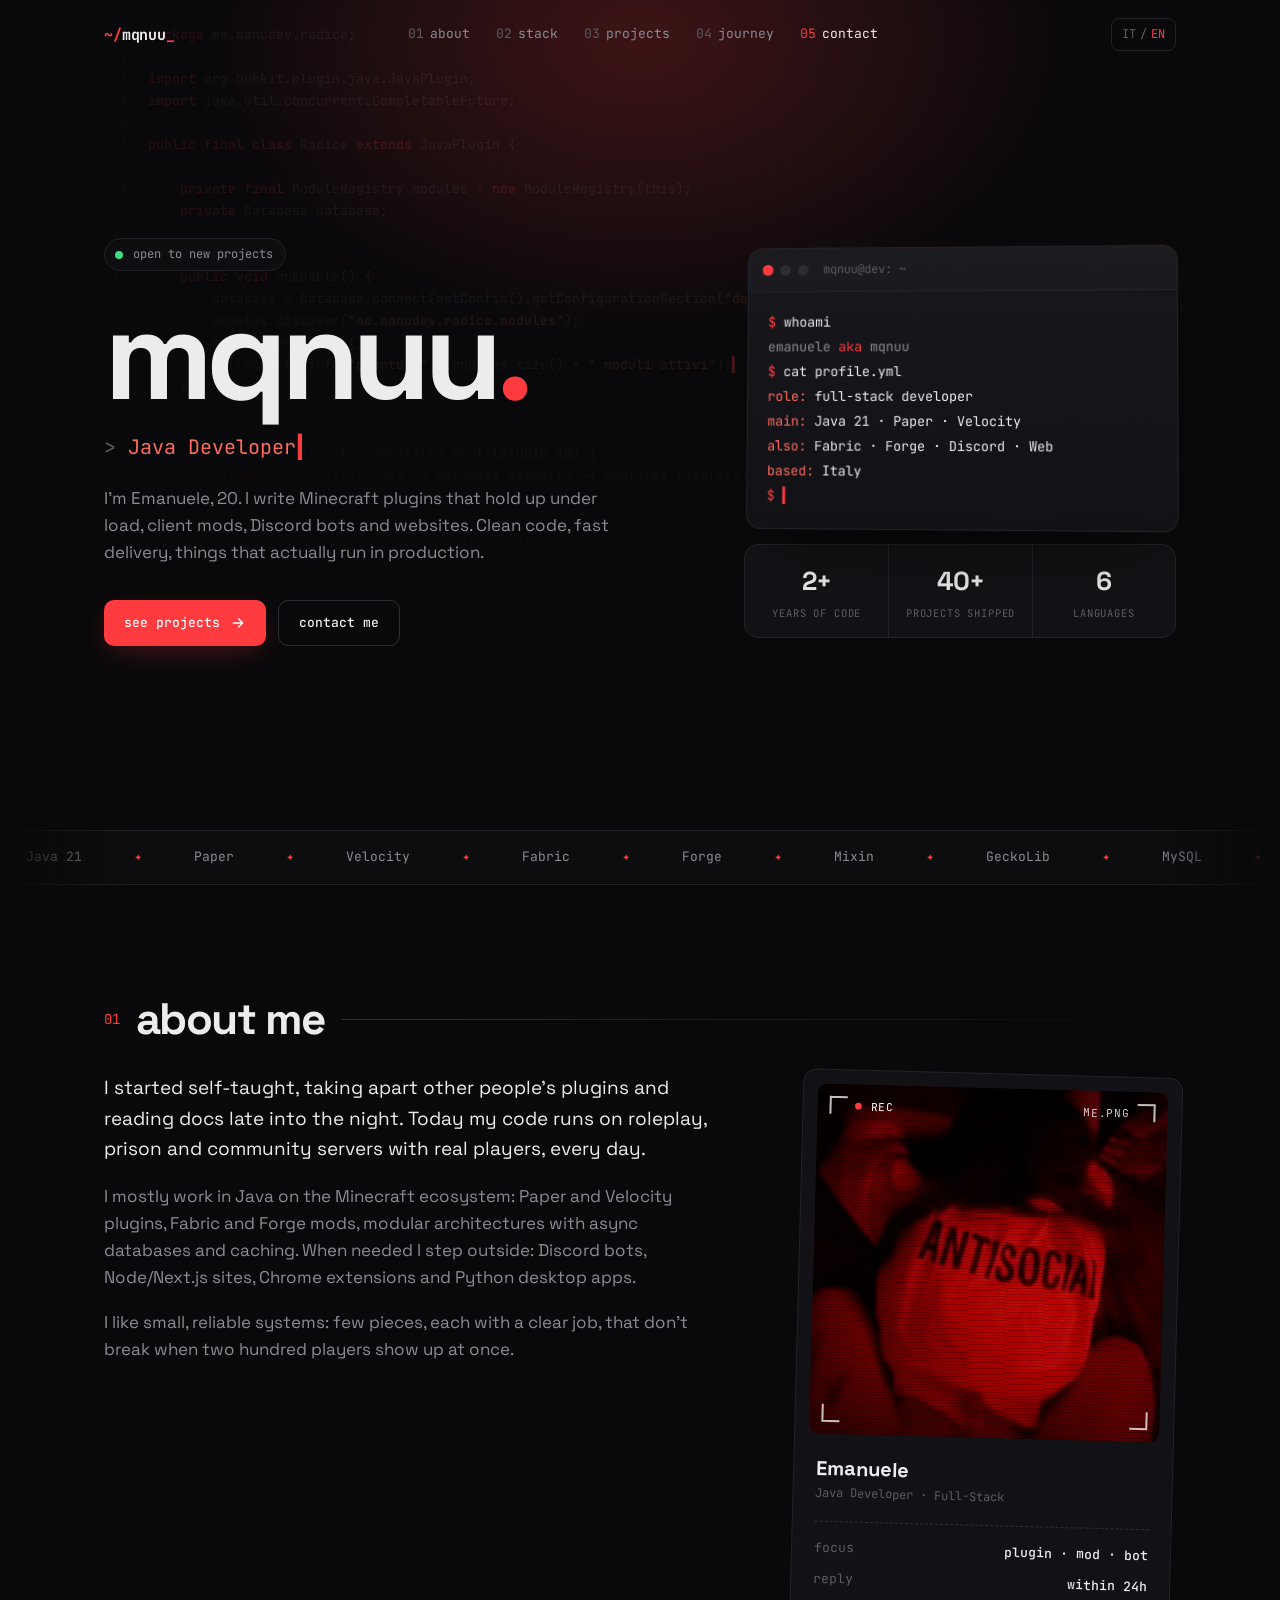
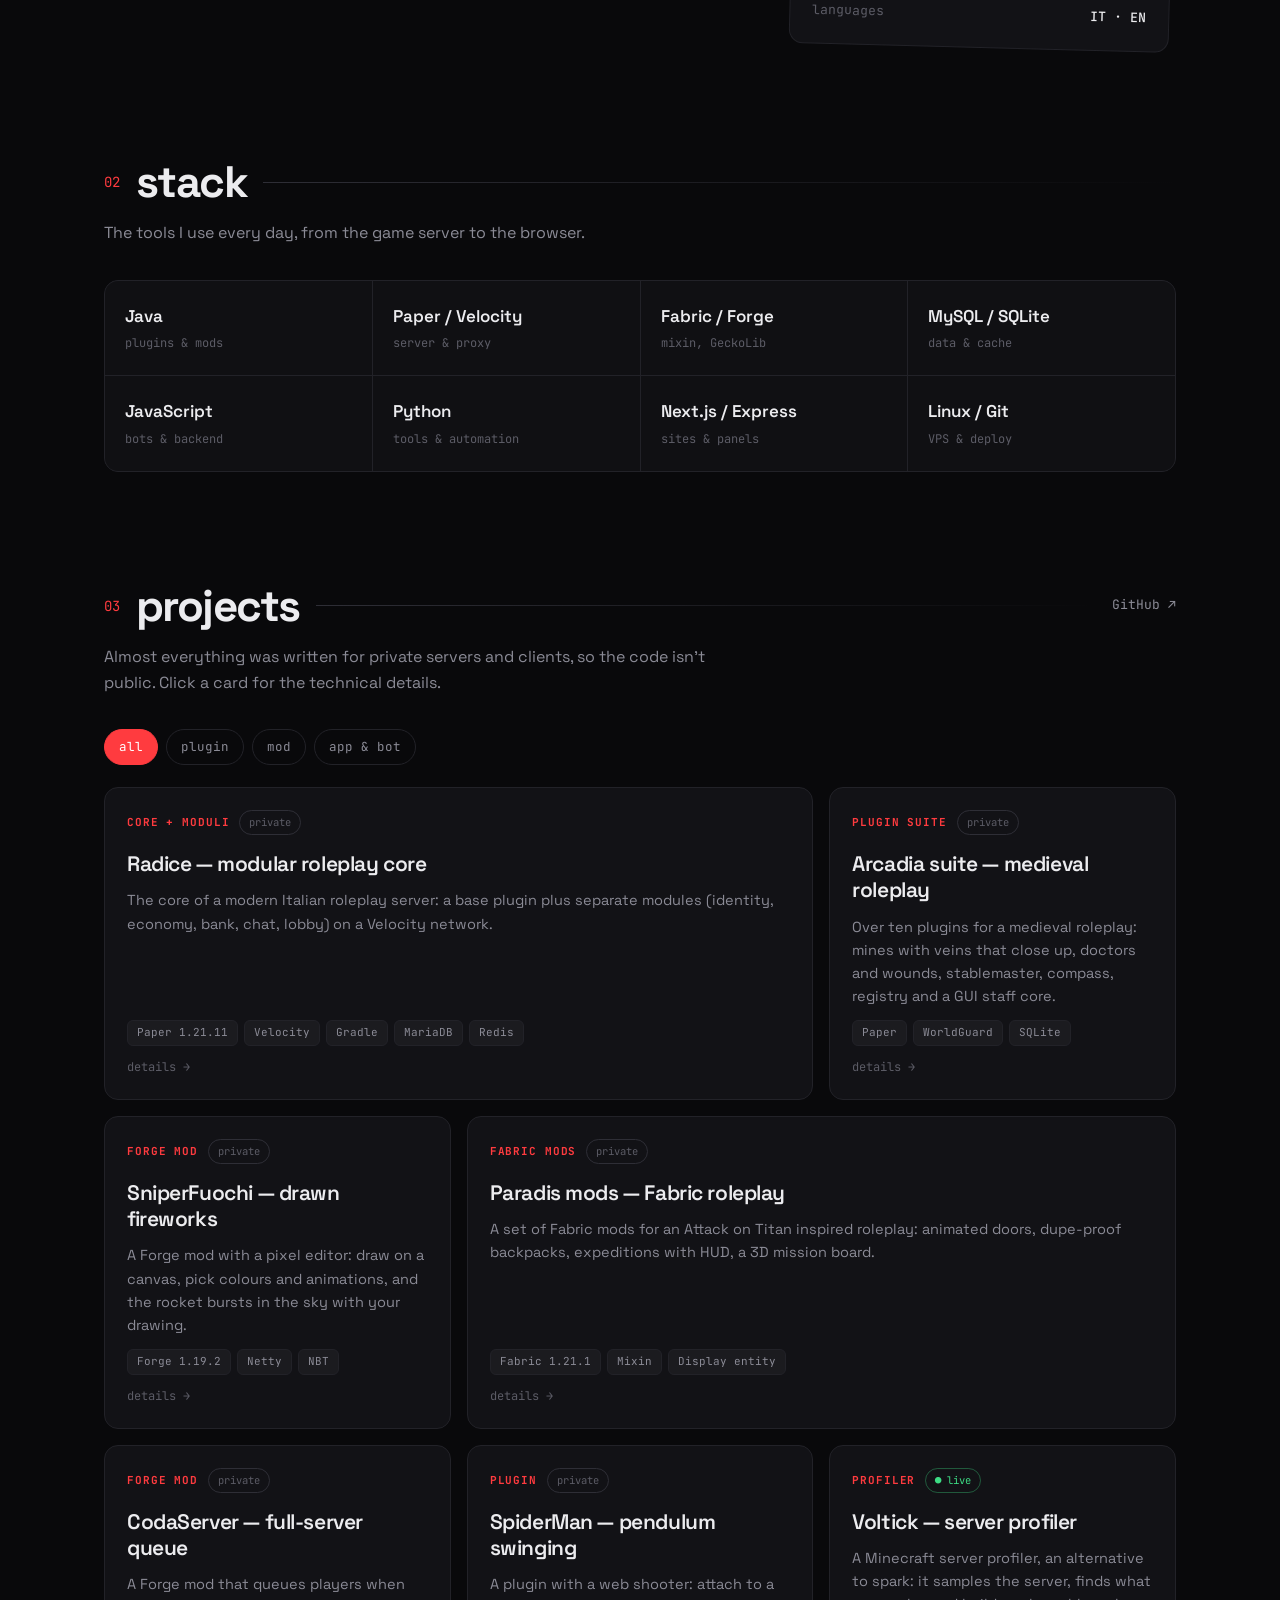
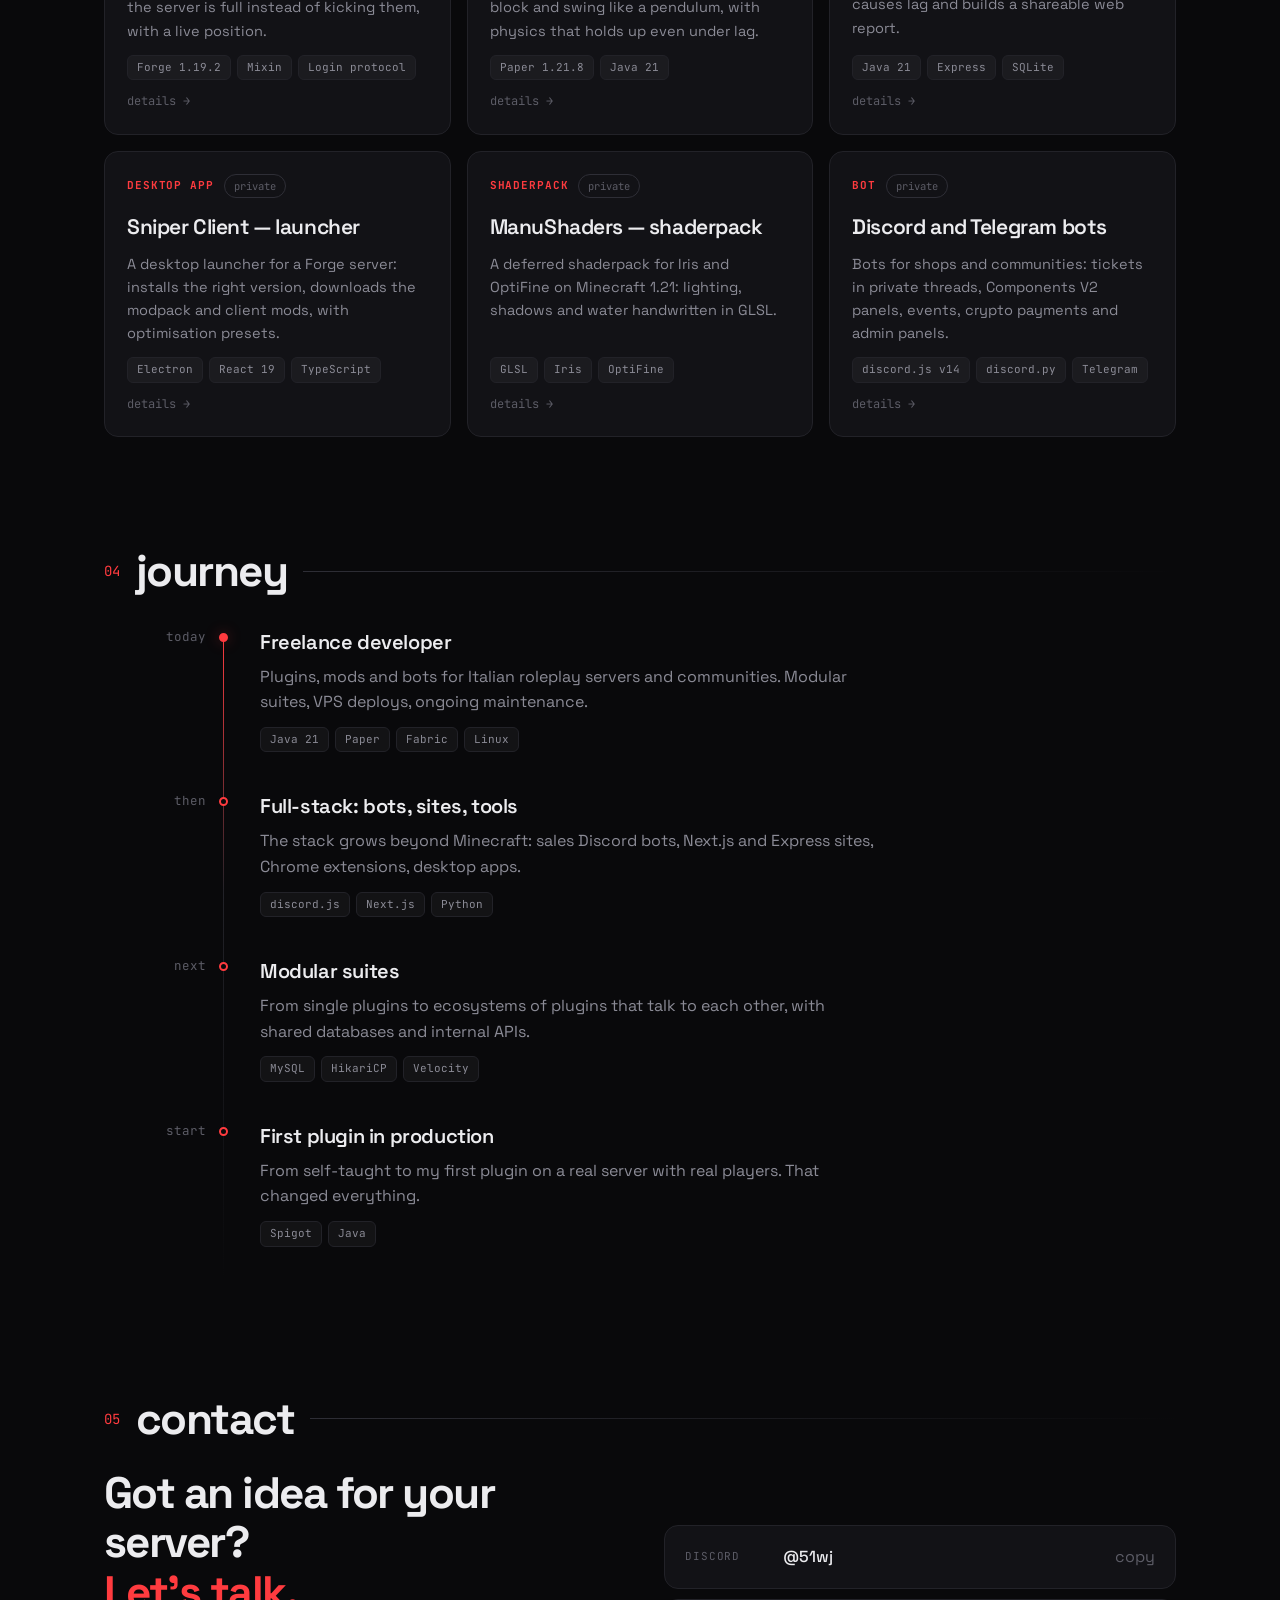
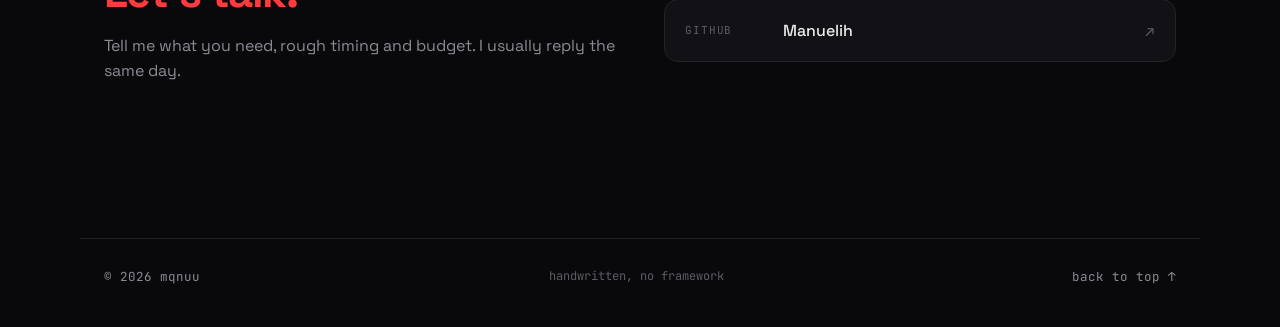
==== commit 6de73423: "Progetti aggiornati, foto, codice sullo sfondo, Discord 51wj, niente email" ====
--- a/index.html
+++ b/index.html
@@ -17,7 +17,7 @@
 </head>
 <body>
 
-<div class="bg" aria-hidden="true"><div class="bg-grid"></div><div class="bg-glow"></div></div>
+<div class="bg" aria-hidden="true"><pre class="bg-code" id="bg-code"></pre><div class="bg-glow"></div></div>
 
 <header class="nav" id="top">
   <a href="#top" class="brand"><span class="brand-caret">~/</span>mqnuu<span class="cursor">_</span></a>
@@ -72,8 +72,8 @@
 
   <div class="marquee" aria-hidden="true">
     <div class="marquee-track">
-      <span>Java 21</span><span>Paper</span><span>Velocity</span><span>Fabric</span><span>Forge</span><span>Mixin</span><span>GeckoLib</span><span>MySQL</span><span>HikariCP</span><span>Redis</span><span>discord.js</span><span>discord.py</span><span>Node.js</span><span>Next.js</span><span>Python</span><span>Linux</span>
-      <span>Java 21</span><span>Paper</span><span>Velocity</span><span>Fabric</span><span>Forge</span><span>Mixin</span><span>GeckoLib</span><span>MySQL</span><span>HikariCP</span><span>Redis</span><span>discord.js</span><span>discord.py</span><span>Node.js</span><span>Next.js</span><span>Python</span><span>Linux</span>
+      <span>Java 21</span><span>Paper</span><span>Velocity</span><span>Fabric</span><span>Forge</span><span>Mixin</span><span>GeckoLib</span><span>MySQL</span><span>HikariCP</span><span>Redis</span><span>discord.js</span><span>discord.py</span><span>Node.js</span><span>Next.js</span><span>Python</span><span>Electron</span><span>GLSL</span><span>Linux</span>
+      <span>Java 21</span><span>Paper</span><span>Velocity</span><span>Fabric</span><span>Forge</span><span>Mixin</span><span>GeckoLib</span><span>MySQL</span><span>HikariCP</span><span>Redis</span><span>discord.js</span><span>discord.py</span><span>Node.js</span><span>Next.js</span><span>Python</span><span>Electron</span><span>GLSL</span><span>Linux</span>
     </div>
   </div>
 
@@ -86,8 +86,12 @@
         <p data-i18n="about.p3">Mi piacciono i sistemi piccoli e affidabili: pochi pezzi, ognuno con un compito chiaro, che non si rompono quando arrivano duecento giocatori insieme.</p>
       </div>
       <aside class="about-card">
-        <div class="about-avatar"><span>m</span></div>
-        <div>
+        <figure class="shot">
+          <img src="img/me.png" alt="Emanuele" width="256" height="256" loading="lazy">
+          <span class="shot-corner tl"></span><span class="shot-corner tr"></span><span class="shot-corner bl"></span><span class="shot-corner br"></span>
+          <figcaption><span class="rec">● rec</span><span>me.png</span></figcaption>
+        </figure>
+        <div class="about-who">
           <strong>Emanuele</strong>
           <span class="mono-dim" data-i18n="about.card">Java Developer · Full-Stack</span>
         </div>
@@ -120,10 +124,9 @@
     <p class="sec-sub" data-i18n="projects.sub">Quasi tutto è stato scritto per server e clienti privati, quindi il codice non è pubblico. Clicca una card per i dettagli tecnici.</p>
     <div class="filters" role="tablist">
       <button class="on" data-f="all" data-i18n="f.all">tutti</button>
-      <button data-f="mc">minecraft</button>
-      <button data-f="discord">discord</button>
-      <button data-f="web">web</button>
-      <button data-f="tool">tool</button>
+      <button data-f="plugin">plugin</button>
+      <button data-f="mod">mod</button>
+      <button data-f="app">app &amp; bot</button>
     </div>
     <div class="grid" id="grid"></div>
   </section>
@@ -146,10 +149,8 @@
         <p class="sec-sub" data-i18n="contact.sub">Raccontami cosa ti serve, tempi e budget indicativi. Rispondo di solito in giornata.</p>
       </div>
       <div class="links">
-        <a class="link" href="https://discord.com/users/manu_1565" target="_blank" rel="noopener"><span class="link-k">discord</span><span class="link-v">@manu_1565</span><span class="arrow">↗</span></a>
-        <a class="link" href="https://github.com/Manuelih" target="_blank" rel="noopener"><span class="link-k">github</span><span class="link-v">Manuelih</span><span class="arrow">↗</span></a>
-        <a class="link" href="mailto:emanuele.piferioprivate@gmail.com"><span class="link-k">email</span><span class="link-v">emanuele.piferioprivate@gmail.com</span><span class="arrow">↗</span></a>
-      </div>
+        <button class="link" type="button" data-copy="51wj"><span class="link-k">discord</span><span class="link-v">@51wj</span><span class="arrow" data-i18n="contact.copy">copia</span></button>
+        <a class="link" href="https://github.com/Manuelih" target="_blank" rel="noopener"><span class="link-k">github</span><span class="link-v">Manuelih</span><span class="arrow">↗</span></a>      </div>
     </div>
   </section>
 
--- a/styles.css
+++ b/styles.css
@@ -35,14 +35,18 @@
 ::selection { background: var(--red); color: #fff; }
 
 .bg { position: absolute; top: 0; left: 0; right: 0; height: 1200px; z-index: -1; pointer-events: none; overflow: hidden; }
-.bg-grid {
-  position: absolute; inset: 0;
-  background-image:
-    linear-gradient(to right, rgba(255,255,255,.035) 1px, transparent 1px),
-    linear-gradient(to bottom, rgba(255,255,255,.035) 1px, transparent 1px);
-  background-size: 56px 56px;
-  mask-image: radial-gradient(ellipse 80% 60% at 50% 0%, #000 30%, transparent 75%);
-}
+.bg-code {
+  position: absolute; inset: 0; margin: 0; padding: 24px 0 0 max(24px, calc((100vw - var(--max)) / 2 + 24px));
+  font-family: var(--mono); font-size: 13px; line-height: 22px; white-space: pre; color: rgba(255,255,255,.075);
+  -webkit-mask-image: radial-gradient(ellipse 85% 70% at 50% 0%, #000 25%, transparent 78%);
+  mask-image: radial-gradient(ellipse 85% 70% at 50% 0%, #000 25%, transparent 78%);
+  user-select: none;
+}
+.bg-code .ln { display: inline-block; width: 3ch; margin-right: 2.5ch; text-align: right; color: rgba(255,255,255,.05); }
+.bg-code .k { color: rgba(255, 59, 63, .22); }
+.bg-code .s { color: rgba(255, 140, 120, .16); }
+.bg-code .c { color: rgba(255,255,255,.045); font-style: italic; }
+.bg-code .typing::after { content: "▍"; color: rgba(255, 59, 63, .45); animation: blink 1s steps(1) infinite; }
 .bg-glow {
   position: absolute; top: -260px; left: 50%; width: 900px; height: 600px; transform: translateX(-50%);
   background: radial-gradient(closest-side, rgba(255, 59, 63, .22), transparent);
@@ -121,6 +125,7 @@
 .btn-line { border: 1px solid var(--line-2); color: var(--text); }
 .btn-line:hover { border-color: var(--red); background: var(--red-soft); }
 
+.hero-text, .hero-side, .about > *, .contact > * { min-width: 0; }
 .hero-side { display: flex; flex-direction: column; gap: 14px; }
 .term {
   background: linear-gradient(180deg, var(--card-2), var(--card));
@@ -171,14 +176,33 @@
 .about { display: grid; grid-template-columns: 1.5fr 1fr; gap: 48px; margin-top: 30px; }
 .about-text p { margin: 0 0 18px; color: var(--dim); font-size: 17px; }
 .about-text p:first-child { color: var(--text); font-size: 19px; }
-.about-card { background: var(--card); border: 1px solid var(--line); border-radius: var(--r); padding: 22px; display: flex; flex-direction: column; gap: 18px; align-self: start; }
-.about-card > div:nth-child(2) { display: flex; flex-direction: column; }
-.about-avatar {
-  width: 64px; height: 64px; border-radius: 16px; display: grid; place-items: center;
-  background: radial-gradient(circle at 30% 25%, var(--red-2), var(--red) 55%, #9e1a1d);
-  box-shadow: 0 10px 30px -10px var(--red-glow);
-  font-family: var(--mono); font-weight: 700; font-size: 30px; color: #fff;
-}
+.about-card { background: var(--card); border: 1px solid var(--line); border-radius: var(--r); padding: 14px 14px 22px; display: flex; flex-direction: column; gap: 18px; align-self: start; max-width: 380px; width: 100%; justify-self: end; transform: rotate(1.5deg); transition: transform .4s, border-color .3s; }
+.about-card:hover { transform: none; border-color: rgba(255,59,63,.4); }
+.about-who { display: flex; flex-direction: column; padding: 0 8px; }
+.about-list { margin: 0 8px !important; }
+.shot { position: relative; margin: 0; aspect-ratio: 1; border-radius: 10px; overflow: hidden; background: #1a0607; }
+.shot img { width: 100%; height: 100%; object-fit: cover; display: block; filter: contrast(1.08) saturate(1.1); transition: transform .6s, filter .4s; }
+.about-card:hover .shot img { transform: scale(1.04); filter: contrast(1.12) saturate(1.25); }
+.shot::before {
+  content: ""; position: absolute; inset: 0; z-index: 1; pointer-events: none;
+  background: repeating-linear-gradient(0deg, rgba(0,0,0,.22) 0 1px, transparent 1px 3px);
+  mix-blend-mode: multiply;
+}
+.shot::after {
+  content: ""; position: absolute; inset: 0; z-index: 1; pointer-events: none;
+  background: radial-gradient(ellipse at center, transparent 55%, rgba(0,0,0,.55));
+}
+.shot-corner { position: absolute; z-index: 2; width: 18px; height: 18px; border: 2px solid rgba(255,255,255,.75); }
+.shot-corner.tl { top: 12px; left: 12px; border-right: 0; border-bottom: 0; }
+.shot-corner.tr { top: 12px; right: 12px; border-left: 0; border-bottom: 0; }
+.shot-corner.bl { bottom: 12px; left: 12px; border-right: 0; border-top: 0; }
+.shot-corner.br { bottom: 12px; right: 12px; border-left: 0; border-top: 0; }
+.shot figcaption {
+  position: absolute; z-index: 2; left: 38px; right: 38px; top: 14px; display: flex; justify-content: space-between;
+  font-family: var(--mono); font-size: 11px; letter-spacing: .06em; color: rgba(255,255,255,.8); text-transform: uppercase;
+}
+.rec { color: #fff; }
+.rec::first-letter { color: var(--red); }
 .about-card strong { font-size: 20px; }
 .about-list { list-style: none; padding: 16px 0 0; margin: 0; border-top: 1px dashed var(--line-2); display: flex; flex-direction: column; gap: 10px; font-family: var(--mono); font-size: 13px; }
 .about-list li { display: flex; justify-content: space-between; gap: 12px; }
@@ -236,6 +260,7 @@
 .contact-big { margin: 0 0 16px; font-size: clamp(30px, 4vw, 44px); font-weight: 700; letter-spacing: -.035em; line-height: 1.12; }
 .links { display: flex; flex-direction: column; gap: 10px; }
 .link {
+  width: 100%; text-align: left; cursor: pointer;
   display: grid; grid-template-columns: 84px 1fr auto; align-items: center; gap: 14px;
   padding: 18px 20px; background: var(--card); border: 1px solid var(--line); border-radius: var(--r);
   transition: border-color .25s, background .25s, transform .25s;
@@ -280,9 +305,10 @@
 @keyframes pop { from { opacity: 0; transform: translateY(12px) scale(.98); } }
 
 @media (max-width: 960px) {
-  .hero { grid-template-columns: 1fr; min-height: 0; gap: 40px; padding-top: 36px; }
+  .hero { grid-template-columns: minmax(0, 1fr); min-height: 0; gap: 40px; padding-top: 36px; }
   .term { transform: none; }
   .about, .contact { grid-template-columns: 1fr; gap: 32px; }
+  .about-card { justify-self: center; }
   .grid { grid-template-columns: 1fr 1fr; }
   .stack { grid-template-columns: repeat(2, 1fr); }
 }
@@ -316,3 +342,4 @@
   *, *::before, *::after { animation: none !important; transition: none !important; }
   .reveal { opacity: 1; transform: none; }
 }
+.arrow.done { color: #3ddc84 !important; }
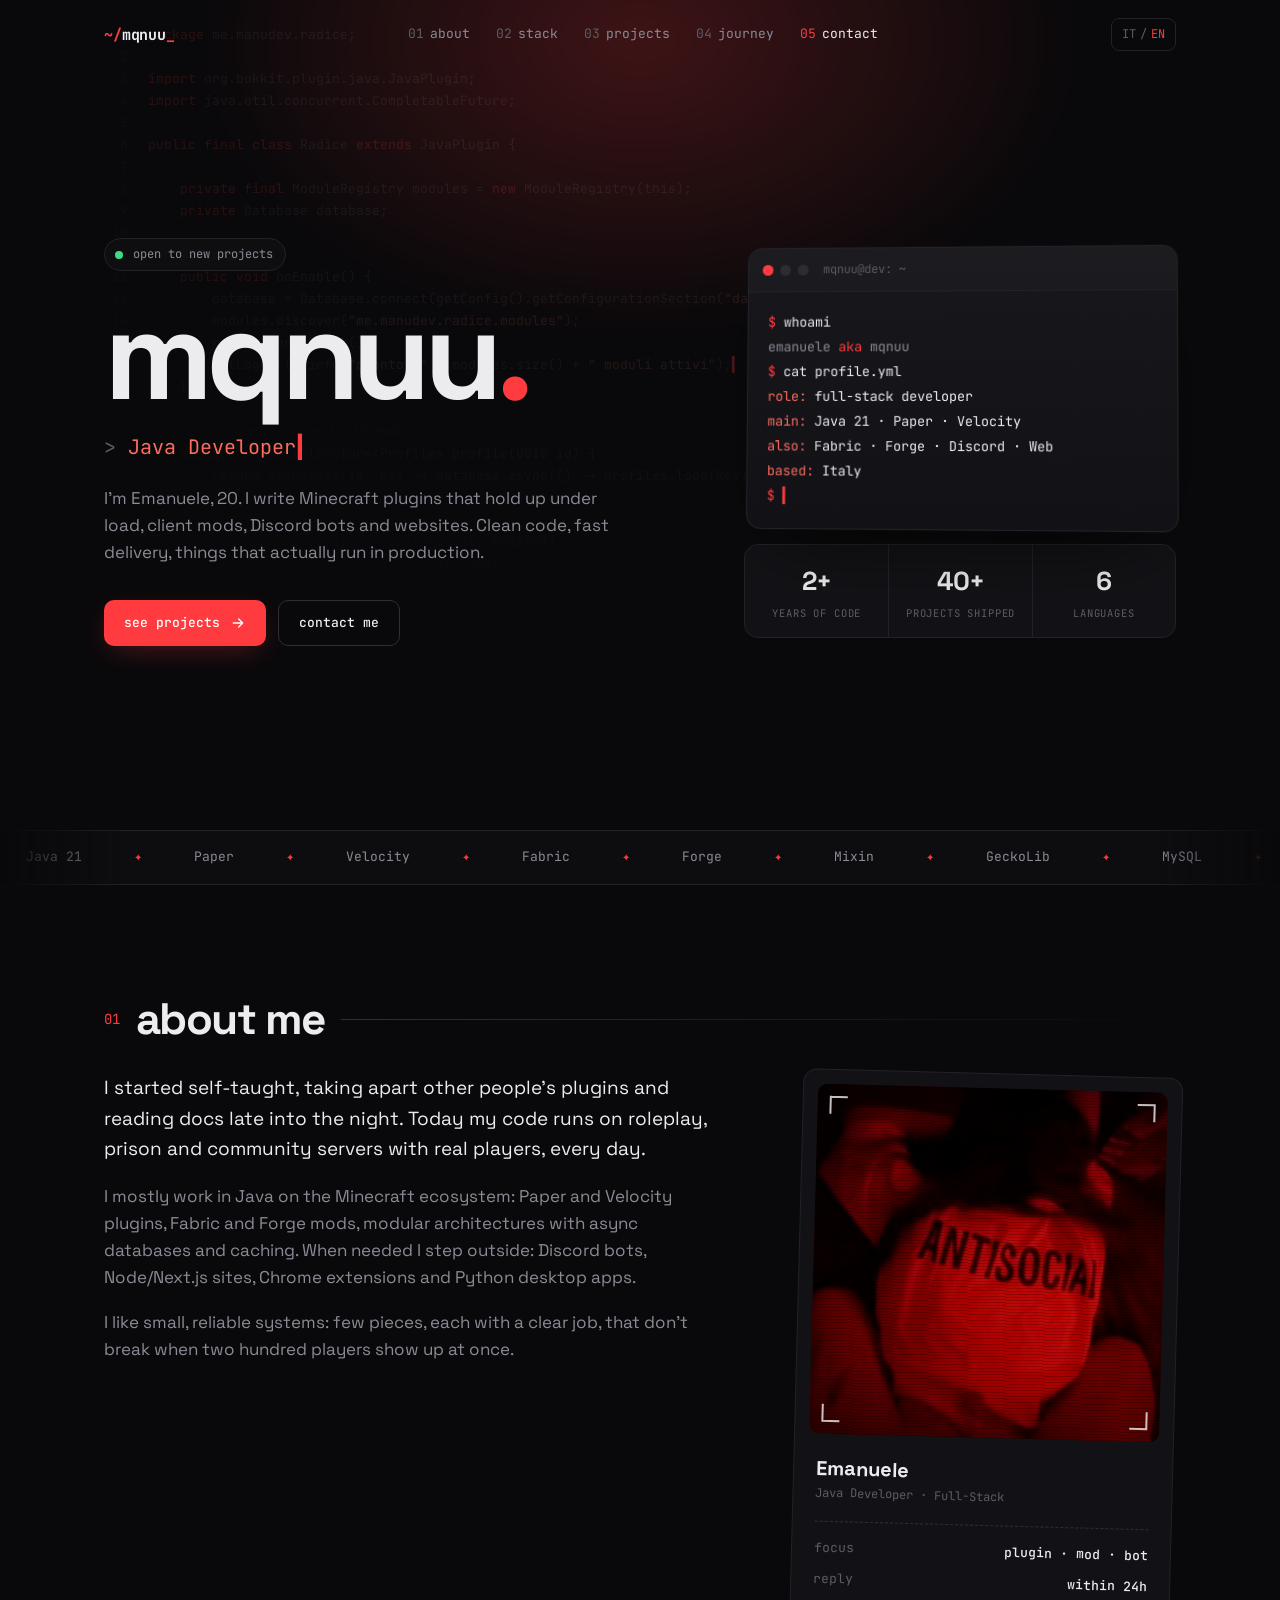
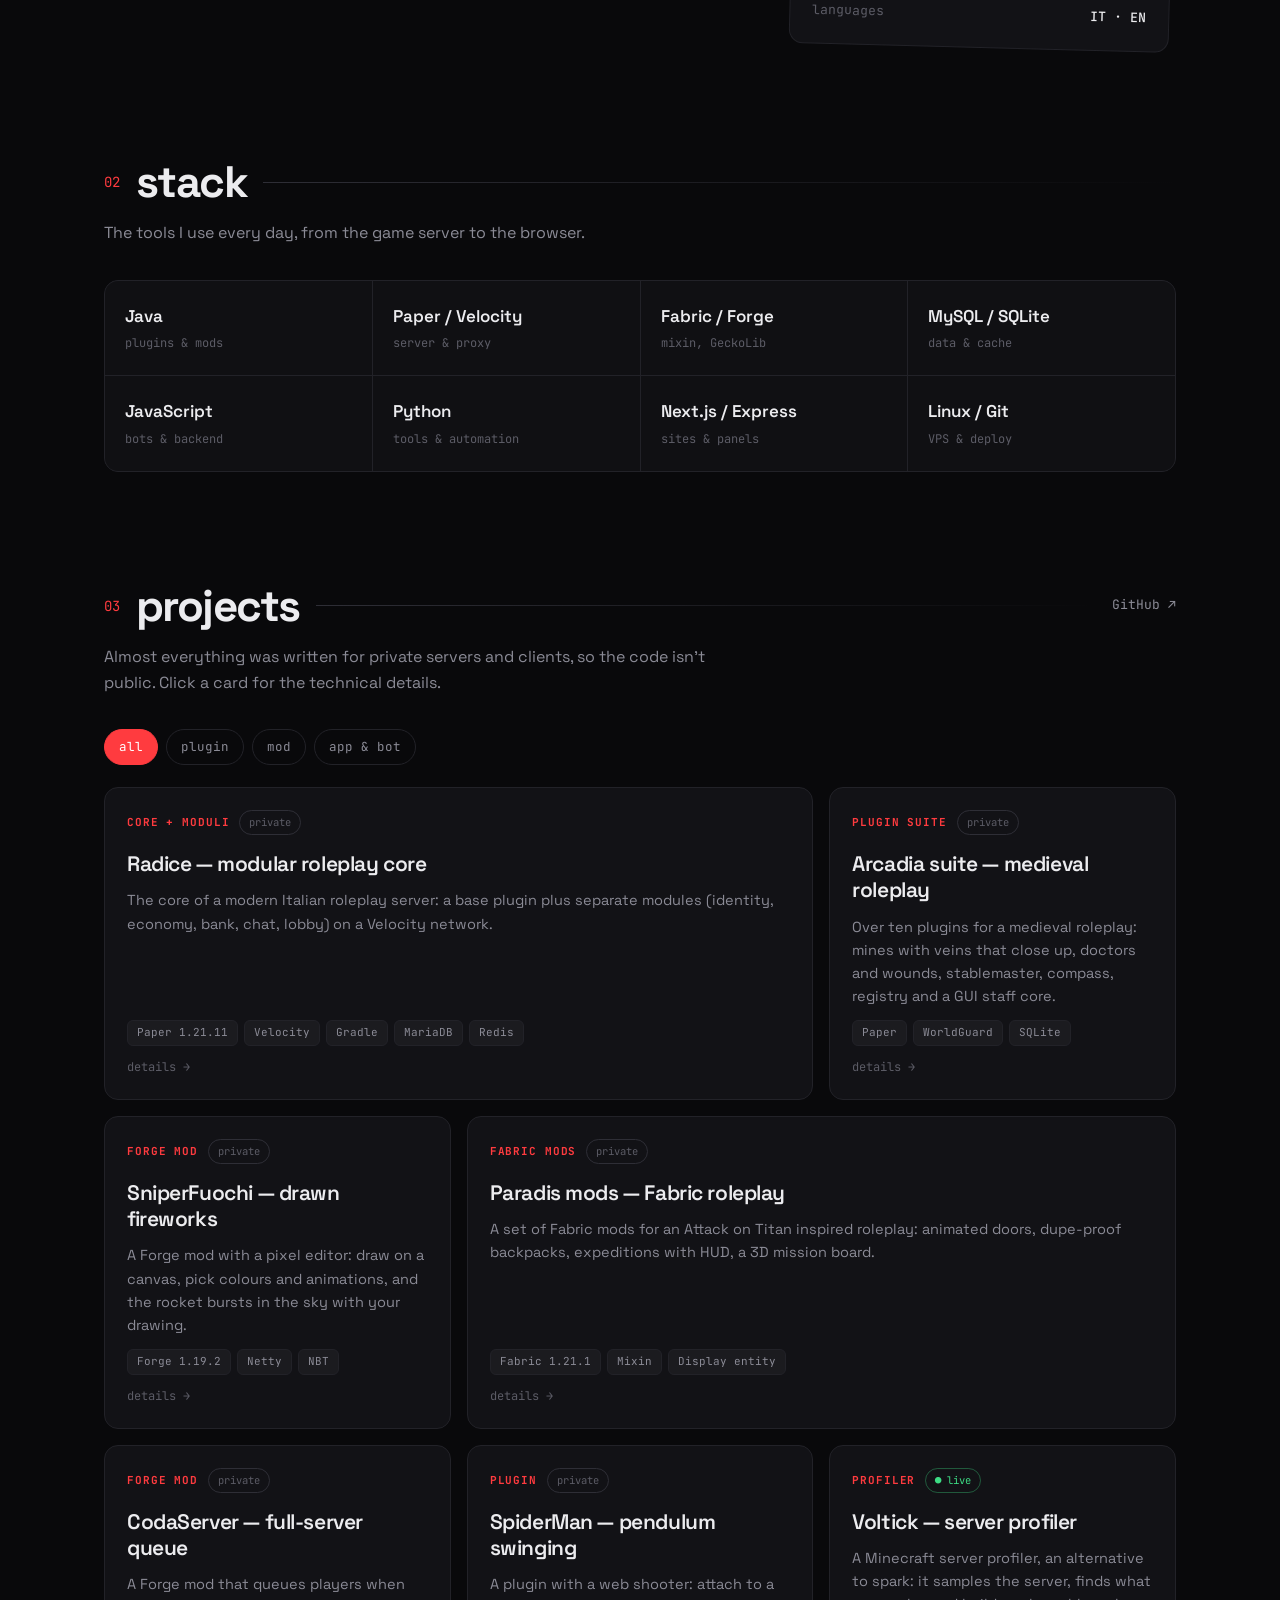
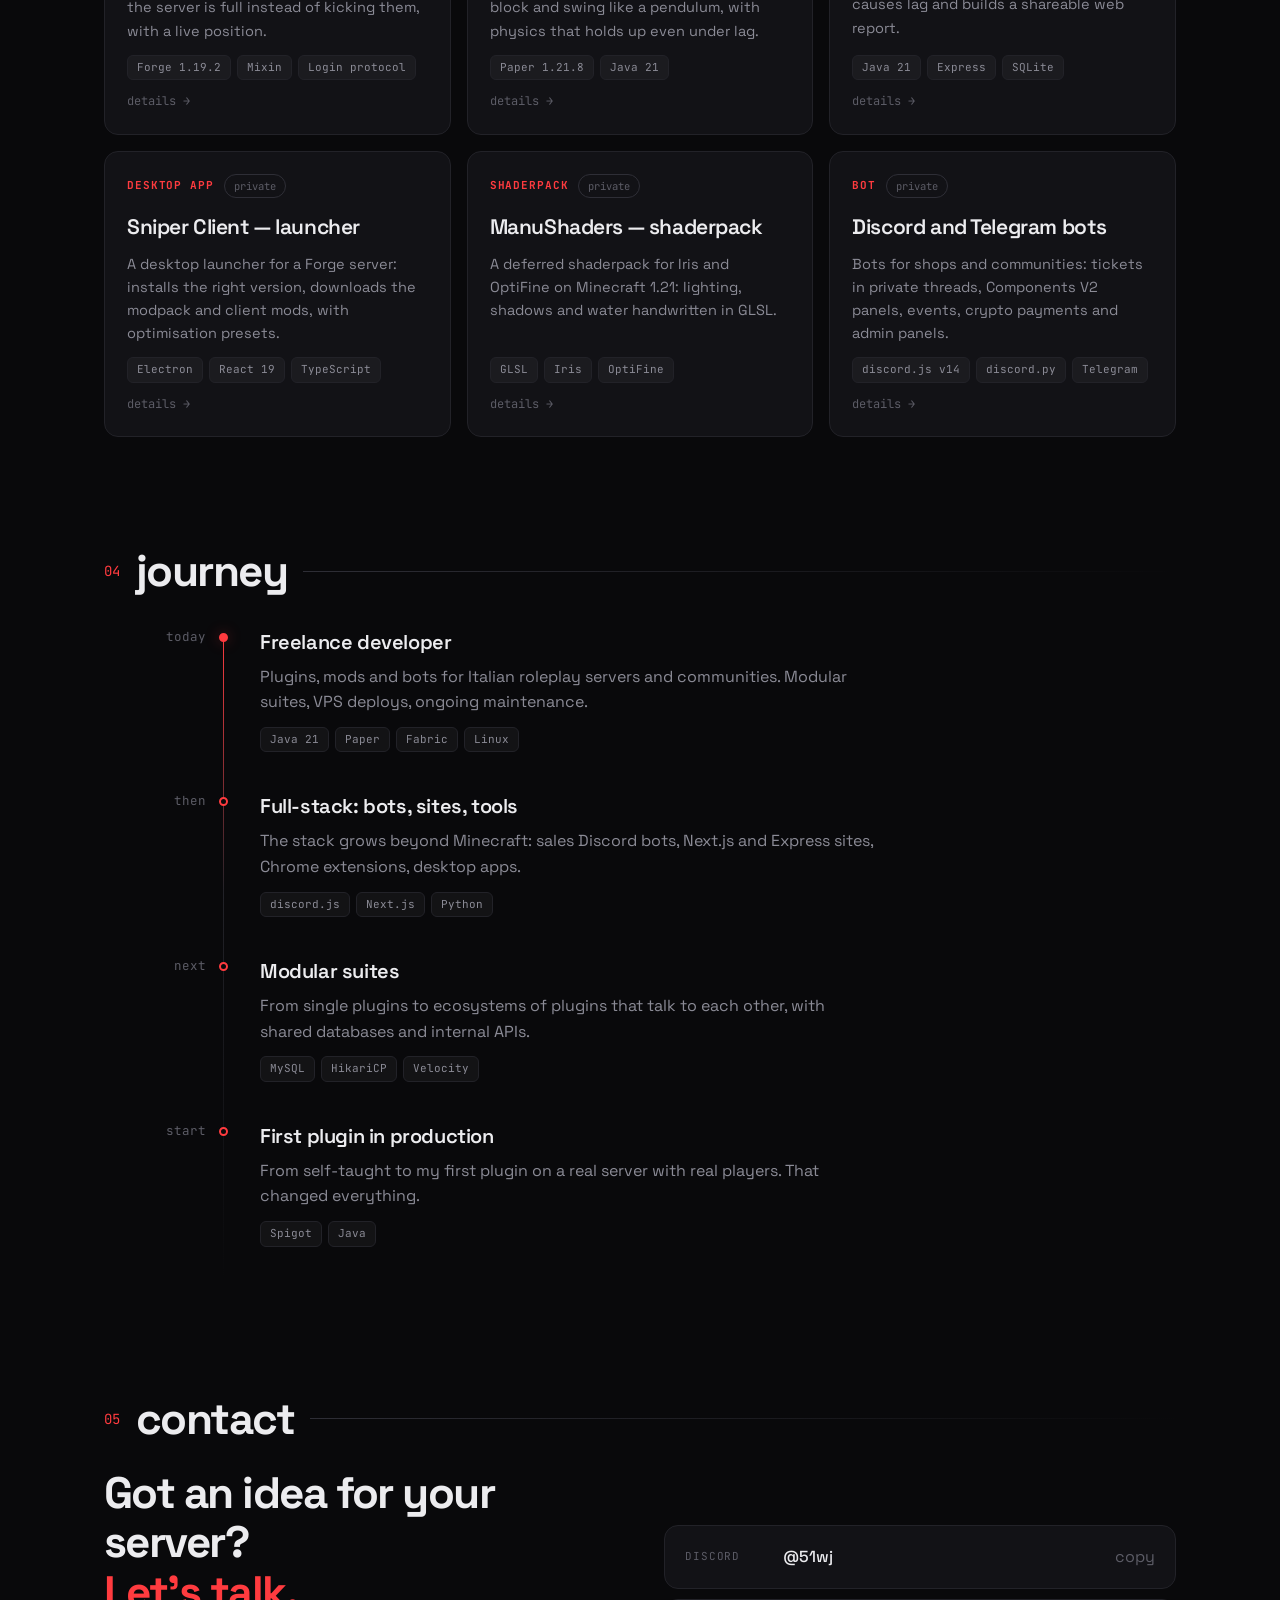
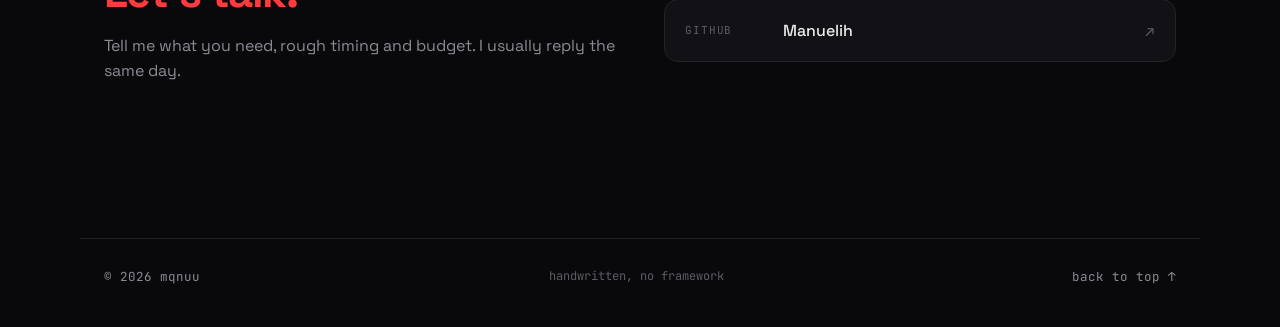
==== commit c9ab0836: "Tolta la didascalia sulla foto" ====
--- a/index.html
+++ b/index.html
@@ -13,7 +13,7 @@
 <link rel="preconnect" href="https://fonts.googleapis.com">
 <link rel="preconnect" href="https://fonts.gstatic.com" crossorigin>
 <link href="https://fonts.googleapis.com/css2?family=JetBrains+Mono:wght@400;500;700&family=Space+Grotesk:wght@400;500;600;700&display=swap" rel="stylesheet">
-<link rel="stylesheet" href="styles.css">
+<link rel="stylesheet" href="styles.css?v=3">
 </head>
 <body>
 
@@ -89,7 +89,6 @@
         <figure class="shot">
           <img src="img/me.png" alt="Emanuele" width="256" height="256" loading="lazy">
           <span class="shot-corner tl"></span><span class="shot-corner tr"></span><span class="shot-corner bl"></span><span class="shot-corner br"></span>
-          <figcaption><span class="rec">● rec</span><span>me.png</span></figcaption>
         </figure>
         <div class="about-who">
           <strong>Emanuele</strong>
@@ -169,6 +168,6 @@
   </div>
 </dialog>
 
-<script src="app.js"></script>
+<script src="app.js?v=3"></script>
 </body>
 </html>
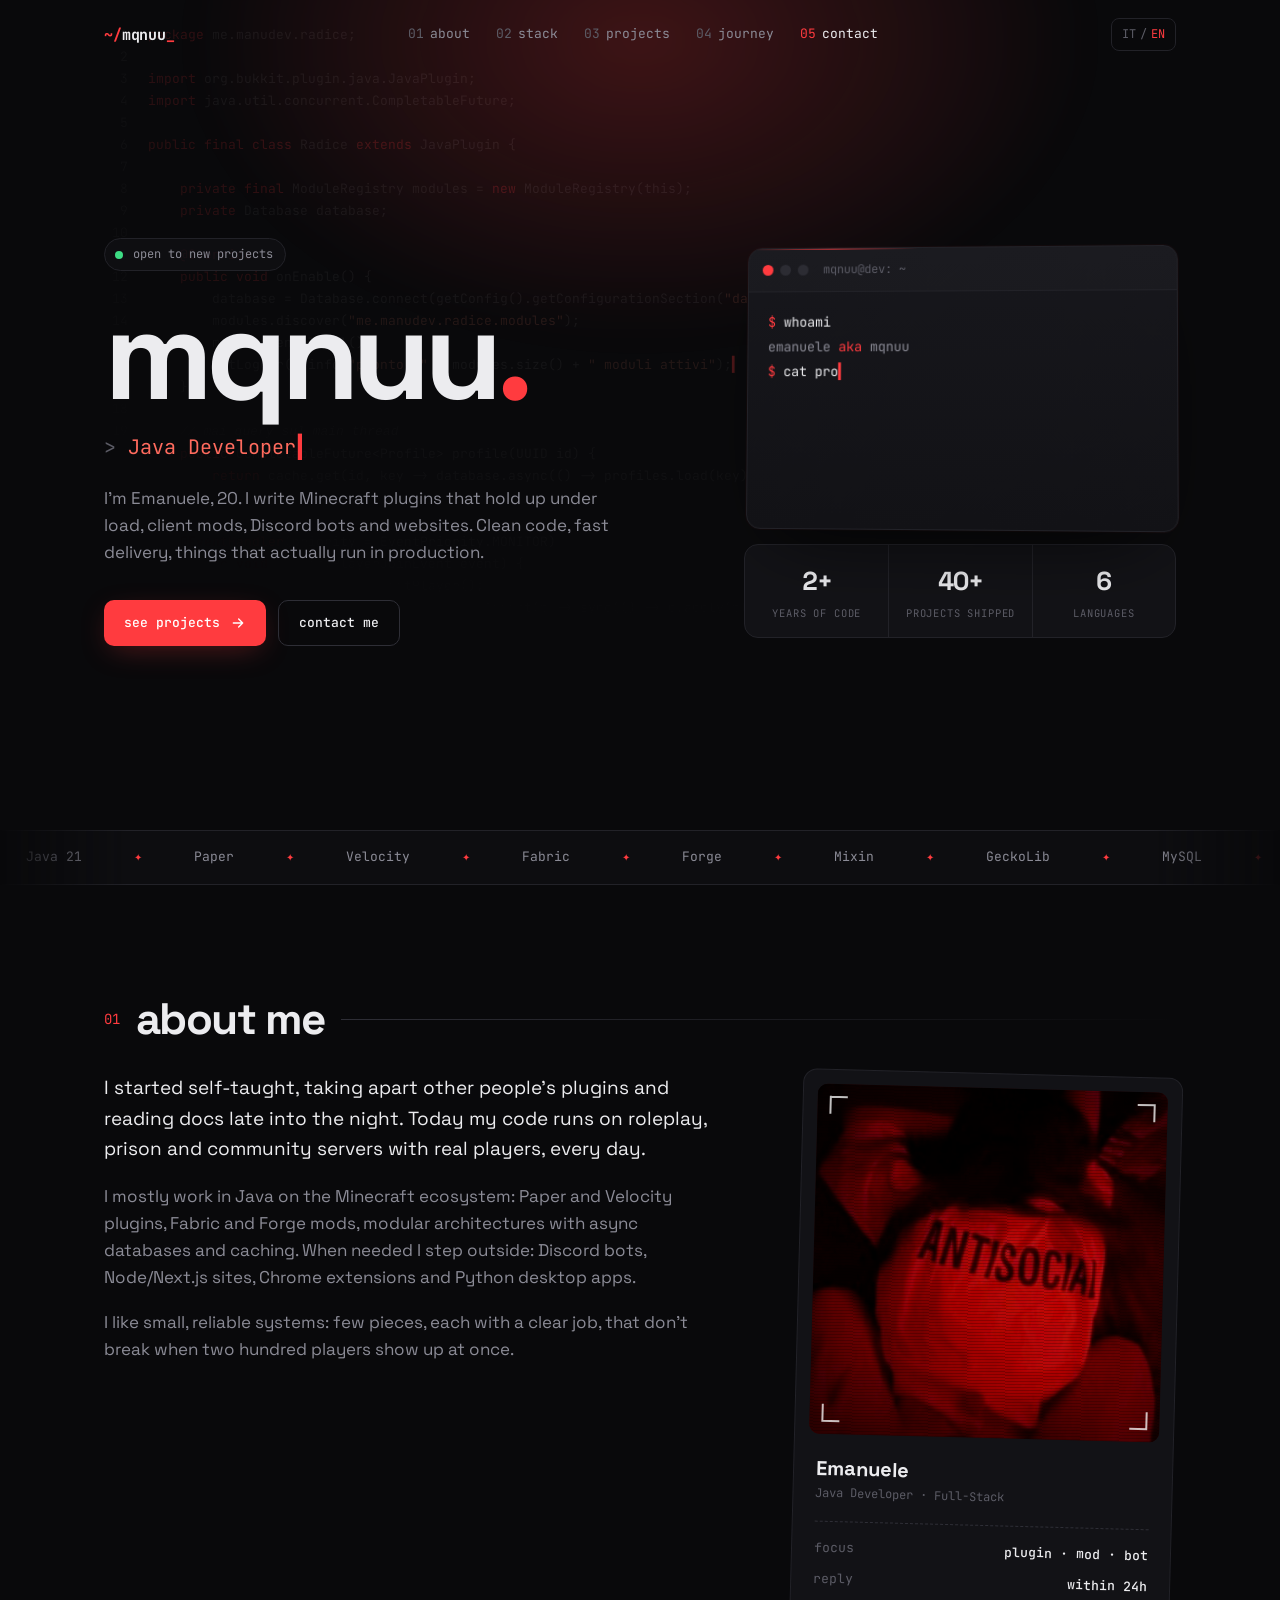
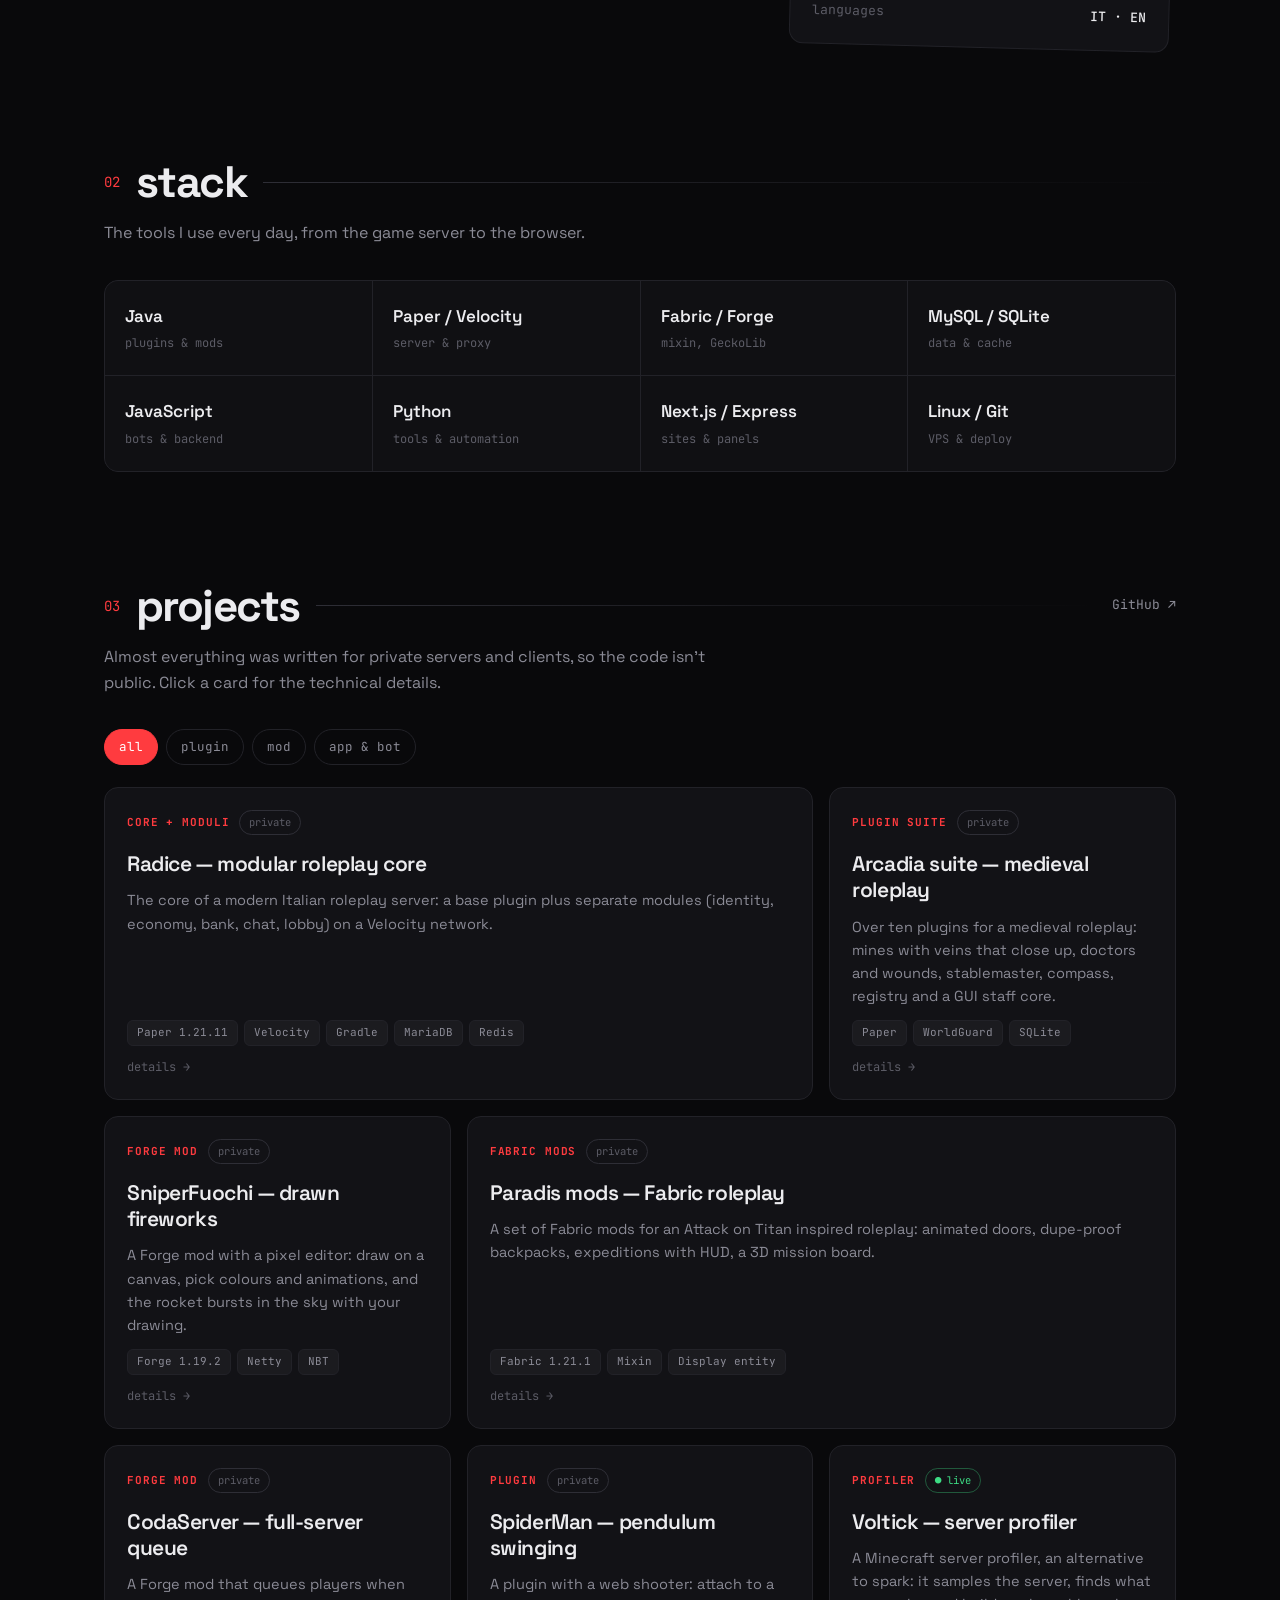
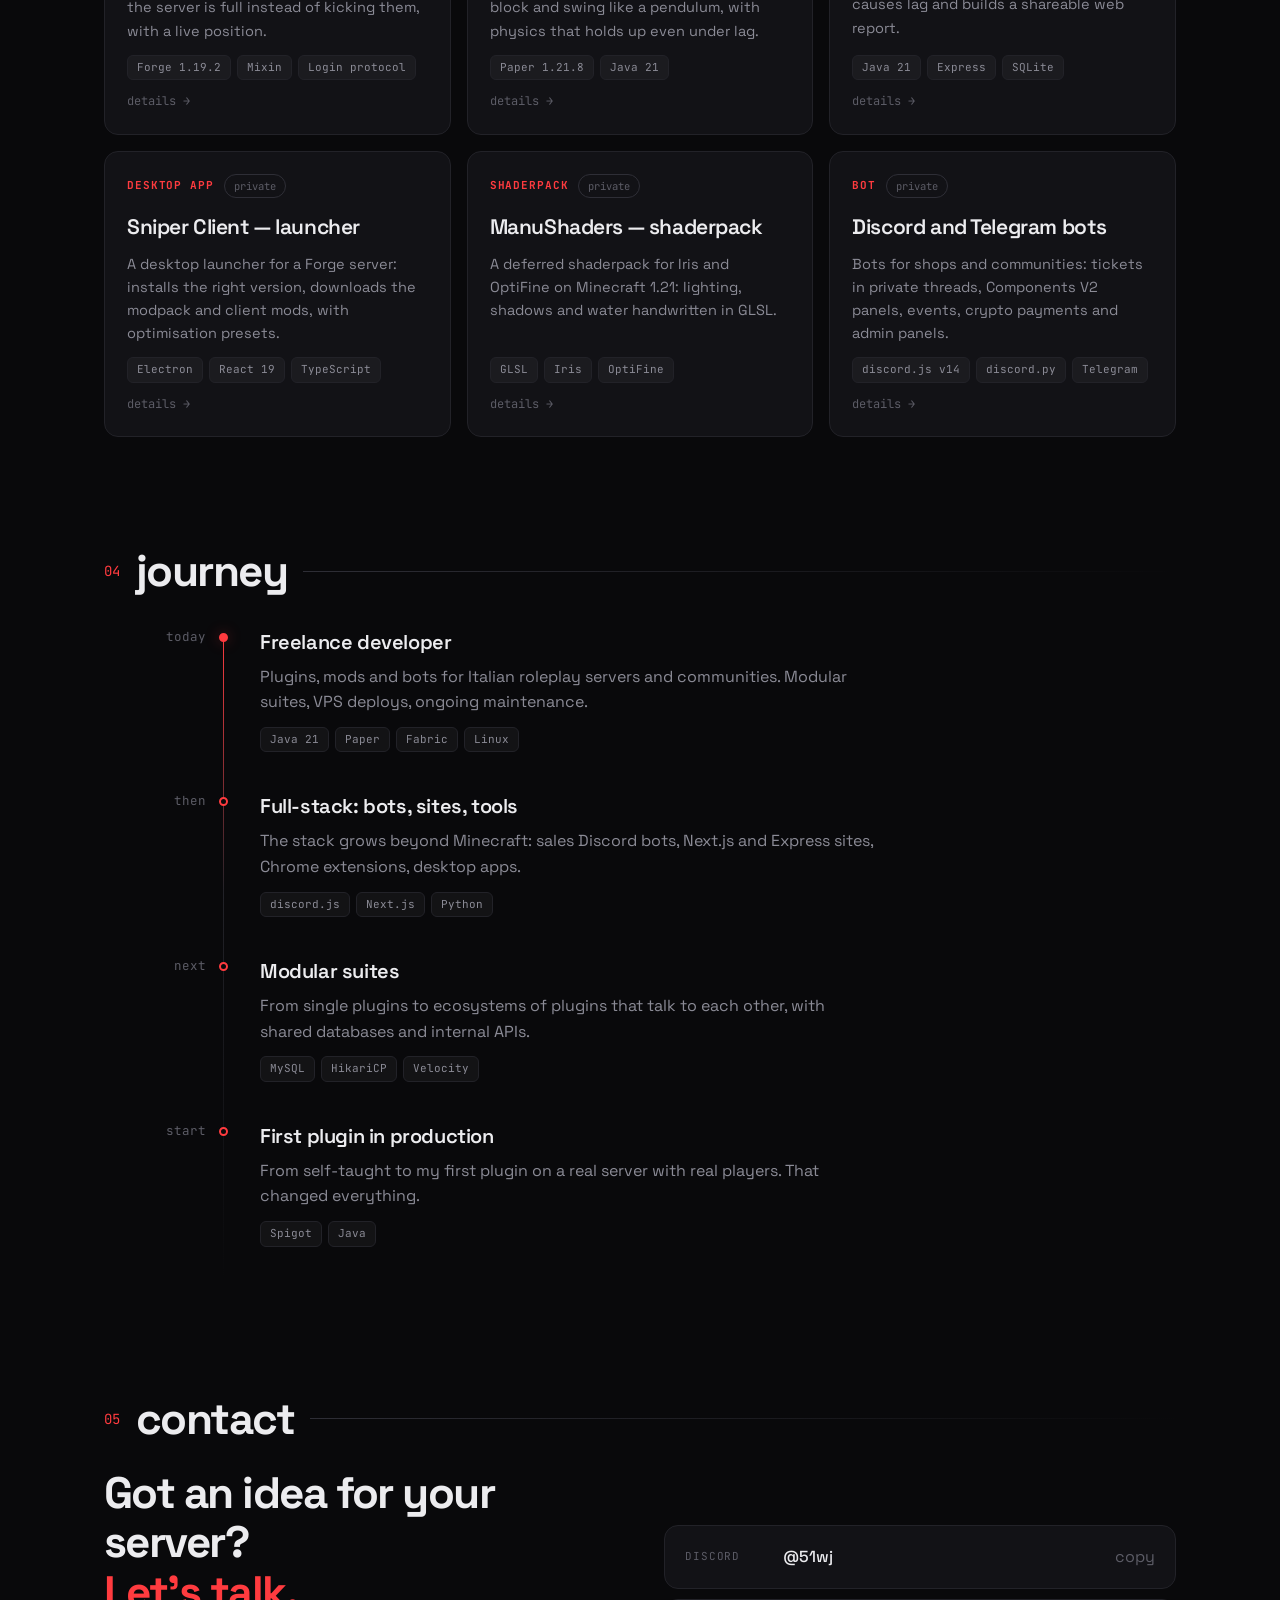
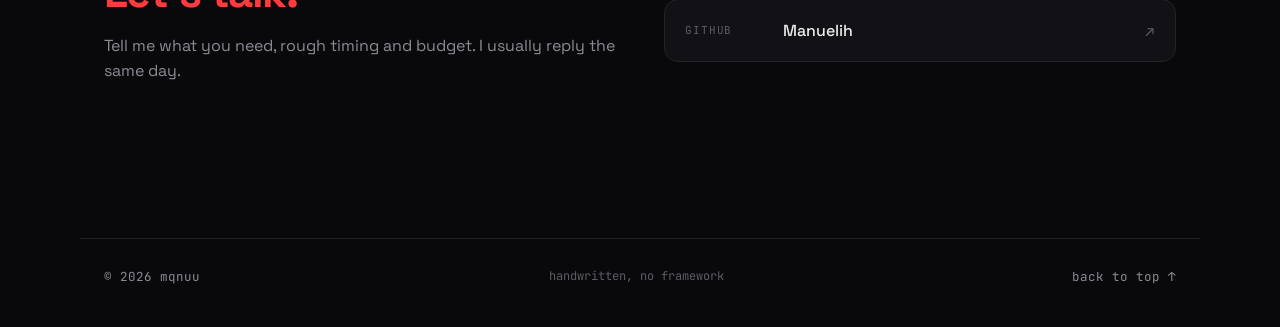
==== commit 3d06ba19: "Terminale animato e contatori nell'hero" ====
--- a/index.html
+++ b/index.html
@@ -13,7 +13,7 @@
 <link rel="preconnect" href="https://fonts.googleapis.com">
 <link rel="preconnect" href="https://fonts.gstatic.com" crossorigin>
 <link href="https://fonts.googleapis.com/css2?family=JetBrains+Mono:wght@400;500;700&family=Space+Grotesk:wght@400;500;600;700&display=swap" rel="stylesheet">
-<link rel="stylesheet" href="styles.css?v=3">
+<link rel="stylesheet" href="styles.css?v=4">
 </head>
 <body>
 
@@ -51,7 +51,7 @@
     <div class="hero-side">
       <div class="term">
         <div class="term-bar"><i></i><i></i><i></i><span>mqnuu@dev: ~</span></div>
-        <div class="term-body">
+        <div class="term-body" id="term">
           <p><span class="c-red">$</span> whoami</p>
           <p class="c-dim">emanuele <span class="c-red">aka</span> mqnuu</p>
           <p><span class="c-red">$</span> cat profile.yml</p>
@@ -63,9 +63,9 @@
         </div>
       </div>
       <div class="stats">
-        <div><strong>2+</strong><span data-i18n="stat.years">anni di codice</span></div>
-        <div><strong>40+</strong><span data-i18n="stat.projects">progetti consegnati</span></div>
-        <div><strong>6</strong><span data-i18n="stat.langs">linguaggi</span></div>
+        <div><strong data-count="2" data-suffix="+">2+</strong><span data-i18n="stat.years">anni di codice</span></div>
+        <div><strong data-count="40" data-suffix="+">40+</strong><span data-i18n="stat.projects">progetti consegnati</span></div>
+        <div><strong data-count="6">6</strong><span data-i18n="stat.langs">linguaggi</span></div>
       </div>
     </div>
   </section>
@@ -168,6 +168,6 @@
   </div>
 </dialog>
 
-<script src="app.js?v=3"></script>
+<script src="app.js?v=4"></script>
 </body>
 </html>
--- a/styles.css
+++ b/styles.css
@@ -343,3 +343,19 @@
   .reveal { opacity: 1; transform: none; }
 }
 .arrow.done { color: #3ddc84 !important; }
+
+.term-body { min-height: 238px; }
+.term-body p.in { animation: termIn .25s ease-out; }
+.c-ok { color: #3ddc84; }
+.bar { display: inline-block; vertical-align: middle; width: 90px; height: 6px; margin: 0 8px 2px; border-radius: 3px; background: rgba(255,255,255,.08); position: relative; overflow: hidden; }
+.bar::after { content: ""; position: absolute; inset: 0; width: 0; background: var(--red); border-radius: 3px; transition: width .9s ease-out; }
+.go .bar::after { width: var(--w); }
+.term { position: relative; }
+.term::after {
+  content: ""; position: absolute; left: 0; right: 0; top: 0; height: 1px; pointer-events: none;
+  background: linear-gradient(90deg, transparent, var(--red), transparent);
+  background-size: 40% 100%; background-repeat: no-repeat; animation: scan 4s linear infinite; opacity: .8;
+}
+.stats strong { font-variant-numeric: tabular-nums; }
+@keyframes termIn { from { opacity: 0; transform: translateX(-4px); } }
+@keyframes scan { from { background-position: -60% 0; } to { background-position: 160% 0; } }
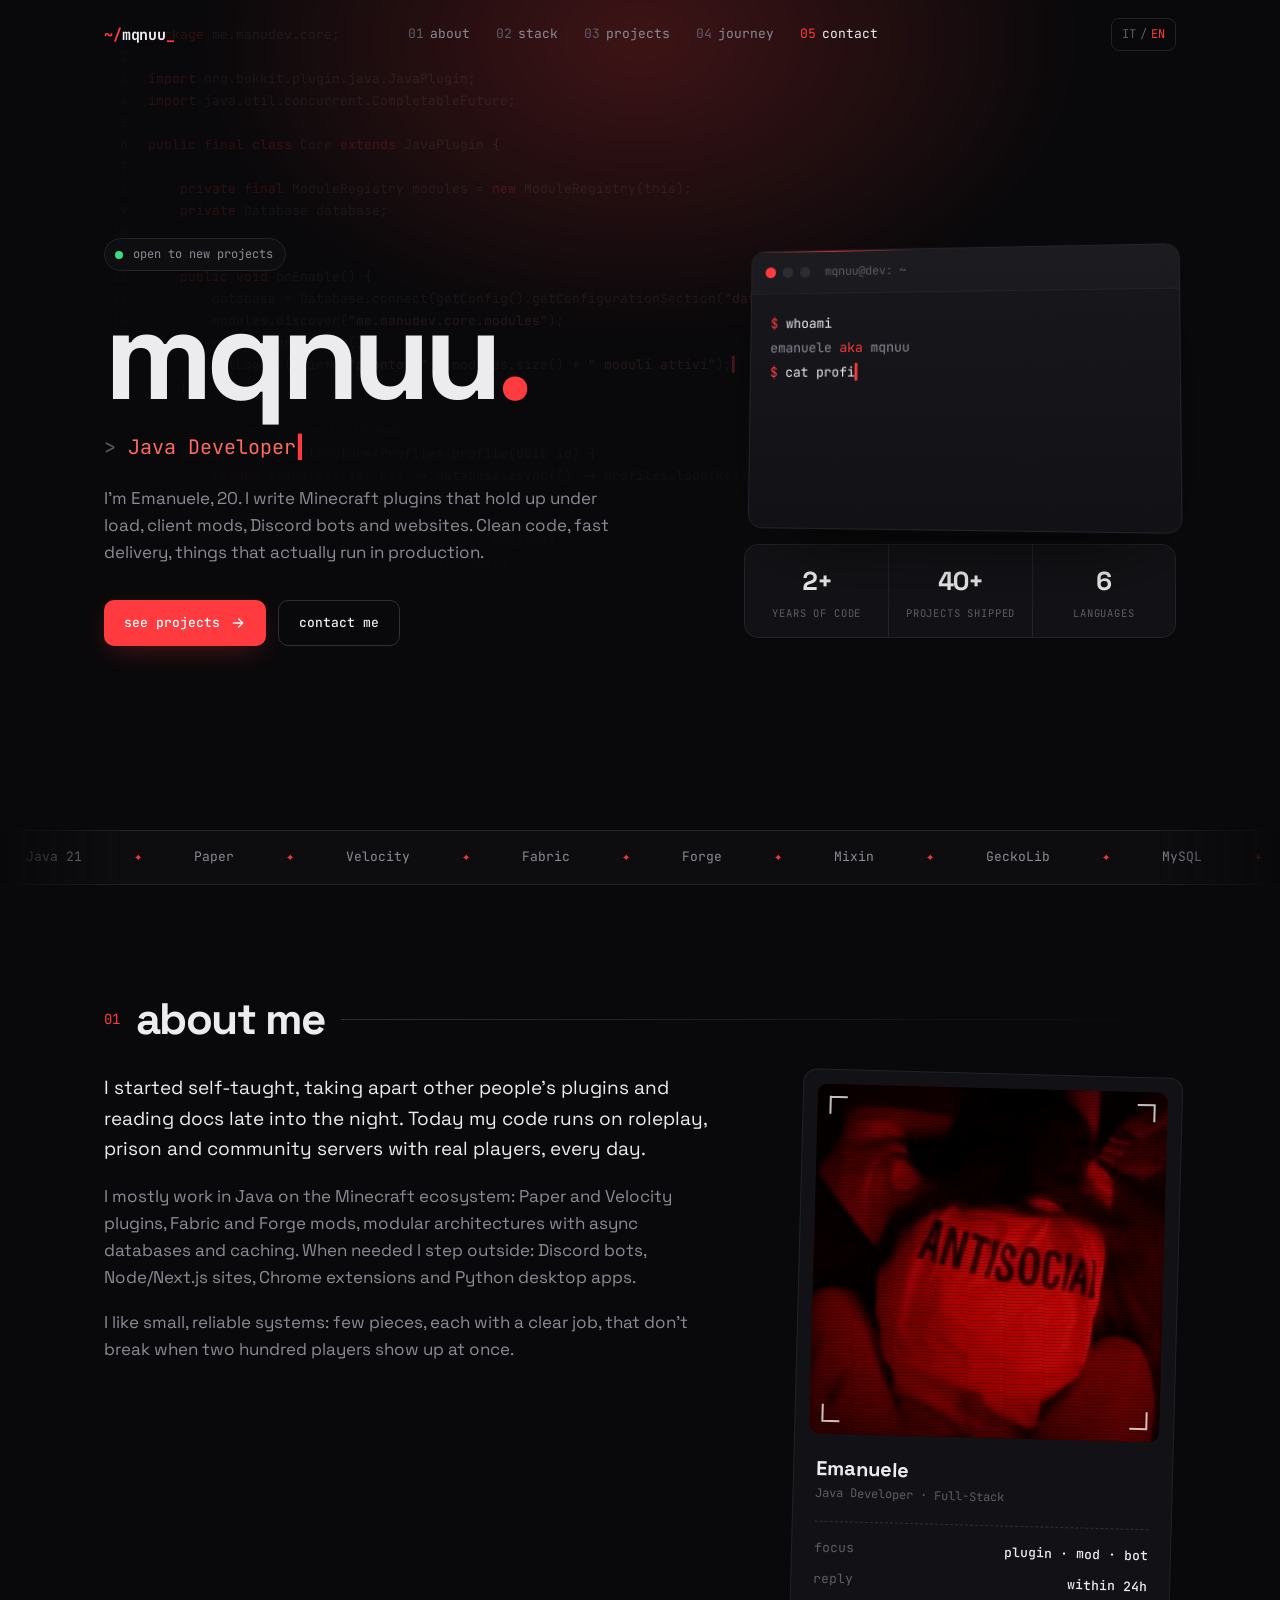
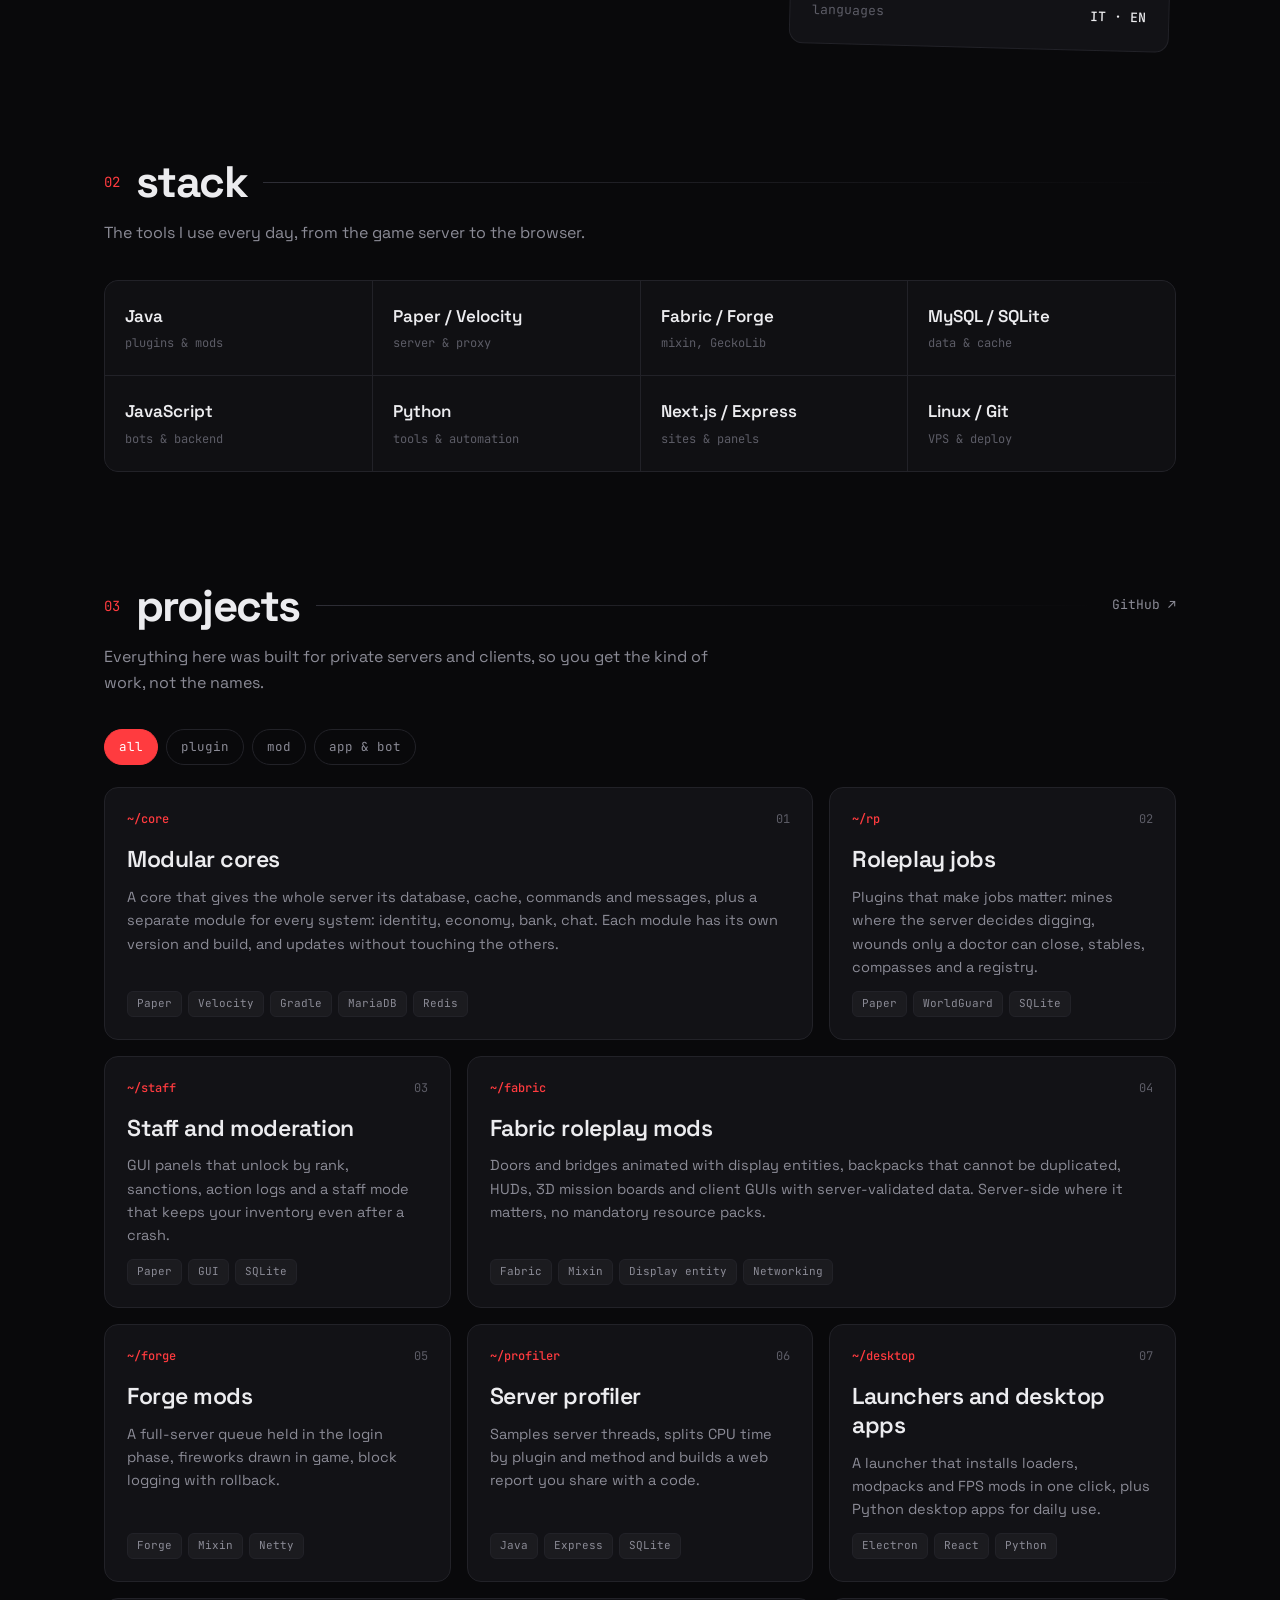
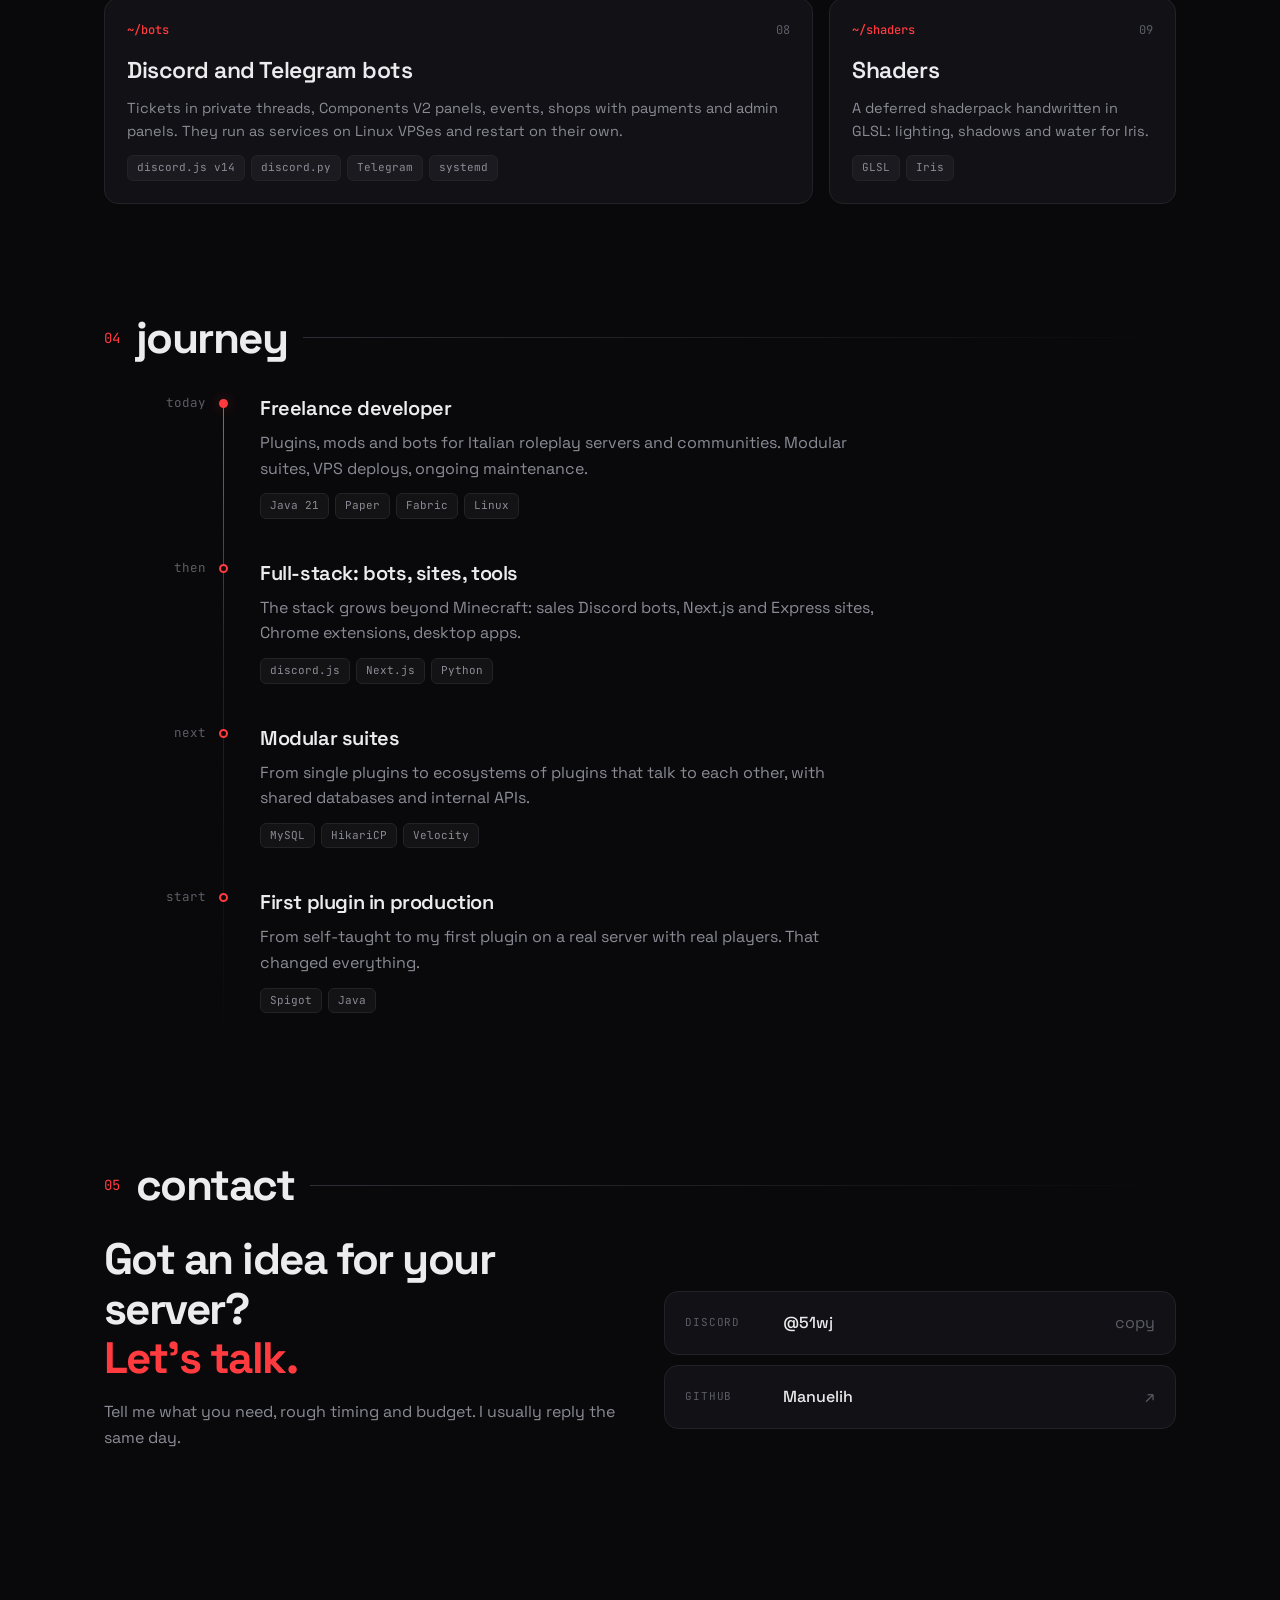
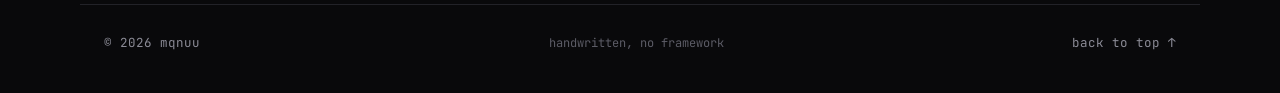
==== commit cc81a4ea: "Progetti senza nomi, luce sul codice, barra di scroll, titoli decifrati, terminale che segue il mous" ====
--- a/index.html
+++ b/index.html
@@ -13,11 +13,12 @@
 <link rel="preconnect" href="https://fonts.googleapis.com">
 <link rel="preconnect" href="https://fonts.gstatic.com" crossorigin>
 <link href="https://fonts.googleapis.com/css2?family=JetBrains+Mono:wght@400;500;700&family=Space+Grotesk:wght@400;500;600;700&display=swap" rel="stylesheet">
-<link rel="stylesheet" href="styles.css?v=4">
+<link rel="stylesheet" href="styles.css?v=5">
 </head>
 <body>
+<div class="progress" aria-hidden="true"></div>
 
-<div class="bg" aria-hidden="true"><pre class="bg-code" id="bg-code"></pre><div class="bg-glow"></div></div>
+<div class="bg" aria-hidden="true"><pre class="bg-code" id="bg-code"></pre><pre class="bg-code hot" id="bg-hot"></pre><div class="bg-glow"></div></div>
 
 <header class="nav" id="top">
   <a href="#top" class="brand"><span class="brand-caret">~/</span>mqnuu<span class="cursor">_</span></a>
@@ -120,7 +121,7 @@
 
   <section class="section" id="projects">
     <header class="sec-head"><span class="sec-num">03</span><h2 data-i18n="projects.title">progetti</h2><span class="sec-line"></span><a class="sec-link" href="https://github.com/Manuelih" target="_blank" rel="noopener">GitHub ↗</a></header>
-    <p class="sec-sub" data-i18n="projects.sub">Quasi tutto è stato scritto per server e clienti privati, quindi il codice non è pubblico. Clicca una card per i dettagli tecnici.</p>
+    <p class="sec-sub" data-i18n="projects.sub">Tutto è stato fatto per server e clienti privati: qui trovi il tipo di lavoro, non i nomi.</p>
     <div class="filters" role="tablist">
       <button class="on" data-f="all" data-i18n="f.all">tutti</button>
       <button data-f="plugin">plugin</button>
@@ -161,13 +162,7 @@
   <a href="#top" data-i18n="foot.top">torna su ↑</a>
 </footer>
 
-<dialog class="modal" id="modal">
-  <div class="modal-inner">
-    <button class="modal-x" type="button" aria-label="Chiudi">×</button>
-    <div id="modal-body"></div>
-  </div>
-</dialog>
 
-<script src="app.js?v=4"></script>
+<script src="app.js?v=5"></script>
 </body>
 </html>
--- a/styles.css
+++ b/styles.css
@@ -278,23 +278,6 @@
 }
 .foot a:hover { color: var(--red); }
 
-.modal {
-  width: min(720px, calc(100vw - 32px)); max-height: calc(100vh - 48px); padding: 0;
-  background: var(--bg-2); color: var(--text); border: 1px solid var(--line-2); border-radius: 18px;
-  box-shadow: 0 40px 120px -20px rgba(0,0,0,.9);
-}
-.modal::backdrop { background: rgba(5,5,7,.72); backdrop-filter: blur(6px); }
-.modal[open] { animation: pop .25s ease-out; }
-.modal-inner { position: relative; padding: 34px 34px 30px; }
-.modal-x { position: absolute; top: 14px; right: 14px; width: 36px; height: 36px; border-radius: 10px; border: 1px solid var(--line); font-size: 22px; line-height: 1; color: var(--dim); }
-.modal-x:hover { color: var(--text); border-color: var(--red); }
-.modal h3 { margin: 10px 0 14px; font-size: 30px; letter-spacing: -.03em; line-height: 1.15; padding-right: 40px; }
-.modal h4 { margin: 26px 0 10px; font-family: var(--mono); font-size: 12px; font-weight: 500; letter-spacing: .08em; text-transform: uppercase; color: var(--red); }
-.modal p { color: var(--dim); margin: 0 0 12px; }
-.modal ul { margin: 0; padding: 0; list-style: none; display: flex; flex-direction: column; gap: 10px; }
-.modal li { display: grid; grid-template-columns: 18px 1fr; gap: 8px; color: var(--dim); }
-.modal li::before { content: "›"; color: var(--red); font-family: var(--mono); font-weight: 700; }
-.modal .tags { margin-top: 22px; }
 
 .reveal { opacity: 0; transform: translateY(18px); transition: opacity .7s ease, transform .7s ease; }
 .reveal.in { opacity: 1; transform: none; }
@@ -333,8 +316,6 @@
   .link { grid-template-columns: 1fr auto; }
   .link-k { grid-column: 1 / -1; }
   .link .arrow { grid-row: 2; grid-column: 2; }
-  .modal-inner { padding: 28px 20px 24px; }
-  .modal h3 { font-size: 24px; }
   .foot { padding: 24px 16px 32px; }
   .term-body { font-size: 12.5px; padding: 16px; }
 }
@@ -359,3 +340,23 @@
 .stats strong { font-variant-numeric: tabular-nums; }
 @keyframes termIn { from { opacity: 0; transform: translateX(-4px); } }
 @keyframes scan { from { background-position: -60% 0; } to { background-position: 160% 0; } }
+
+.progress { position: fixed; top: 0; left: 0; height: 2px; width: 100%; z-index: 100; transform-origin: 0 50%; transform: scaleX(var(--p, 0)); background: linear-gradient(90deg, #9e1a1d, var(--red), var(--red-2)); box-shadow: 0 0 12px var(--red-glow); pointer-events: none; }
+.bg-code.hot {
+  color: rgba(255,255,255,.32);
+  -webkit-mask-image: radial-gradient(circle 190px at var(--hx, -999px) var(--hy, -999px), #000, transparent 75%);
+  mask-image: radial-gradient(circle 190px at var(--hx, -999px) var(--hy, -999px), #000, transparent 75%);
+}
+.bg-code.hot .k { color: rgba(255, 59, 63, .9); }
+.bg-code.hot .s { color: rgba(255, 150, 130, .7); }
+.bg-code.hot .c { color: rgba(255,255,255,.25); }
+.bg-code.hot .ln { color: rgba(255,255,255,.2); }
+.card { cursor: default; }
+.card .kind { text-transform: none; letter-spacing: 0; font-weight: 500; font-size: 12px; transition: color .2s; }
+.idx { font-family: var(--mono); font-size: 12px; color: var(--dimmer); transition: color .25s; }
+.card:hover .idx { color: var(--red); }
+.card h3 { font-size: 23px; }
+.hero-side { perspective: 1200px; }
+.term.tilt { transition: transform .12s ease-out; }
+.scramble { color: var(--red); }
+@media (hover: none) { .bg-code.hot { display: none; } }
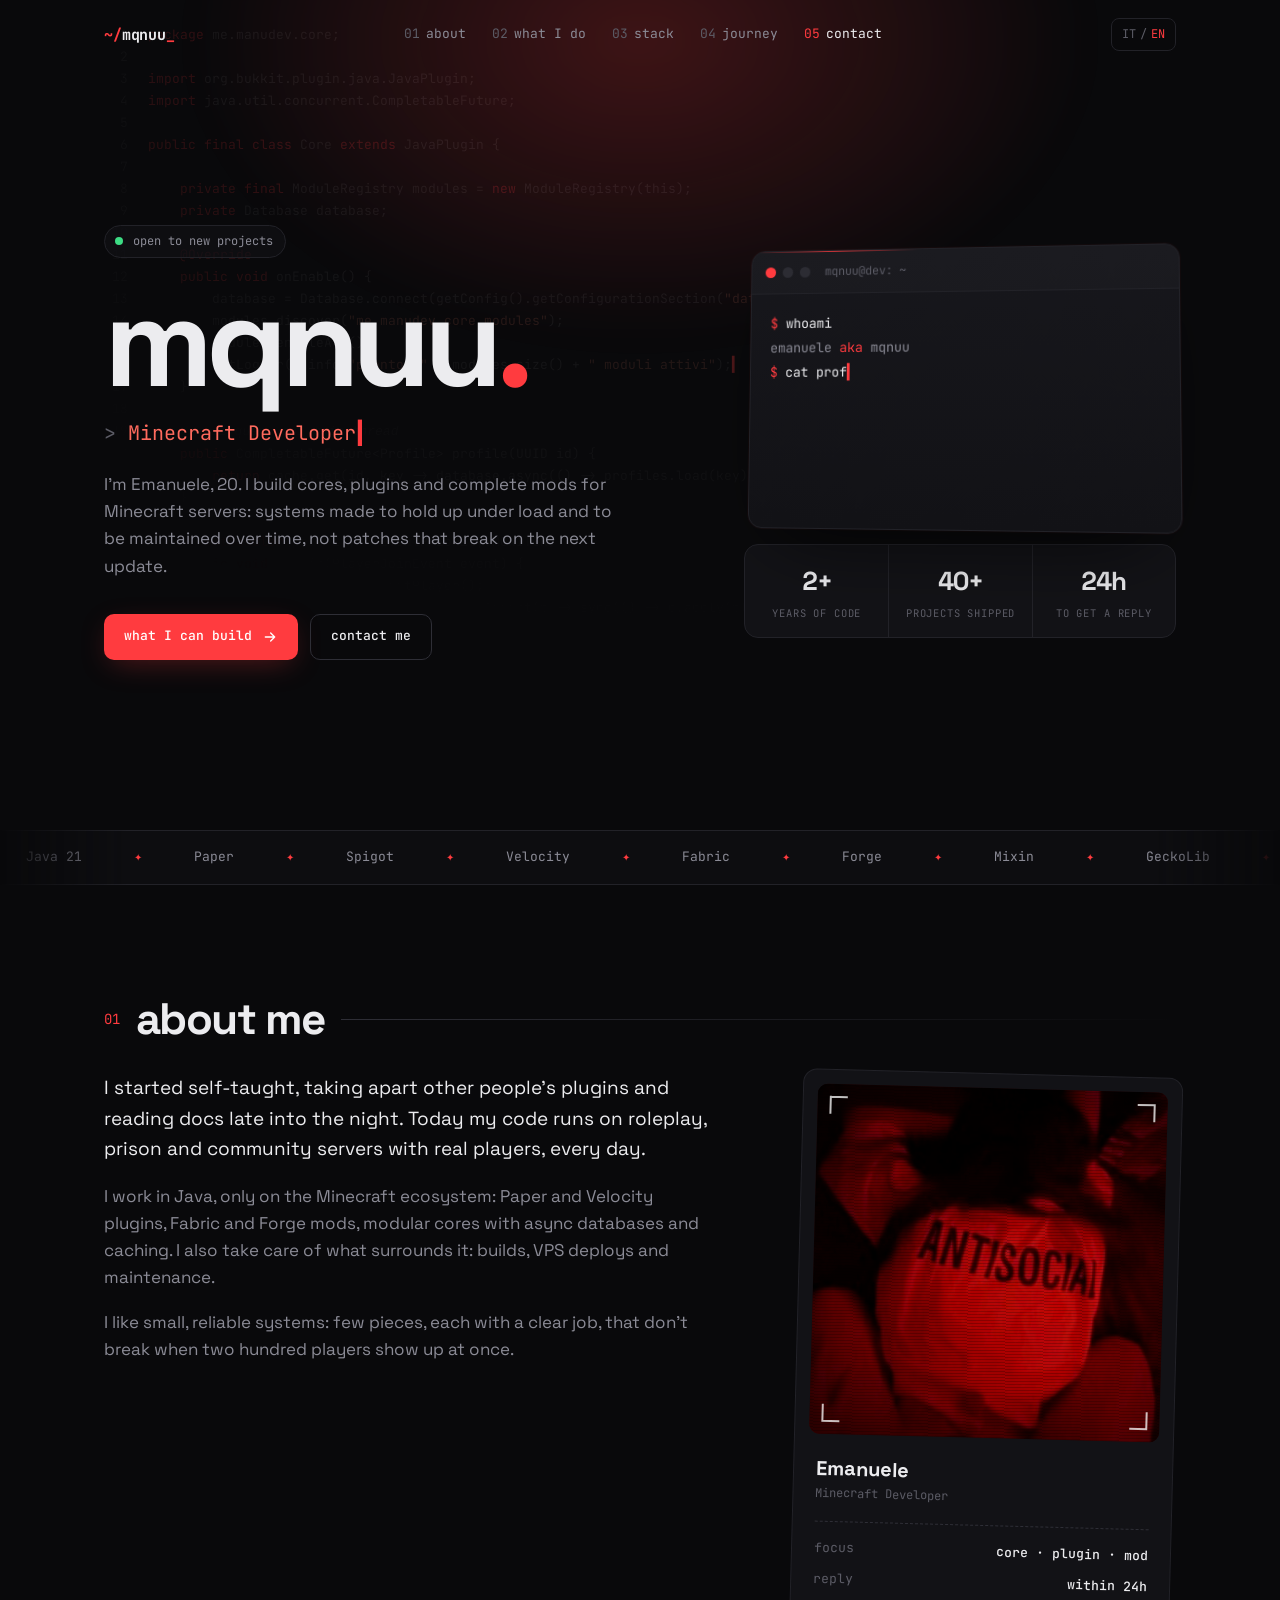
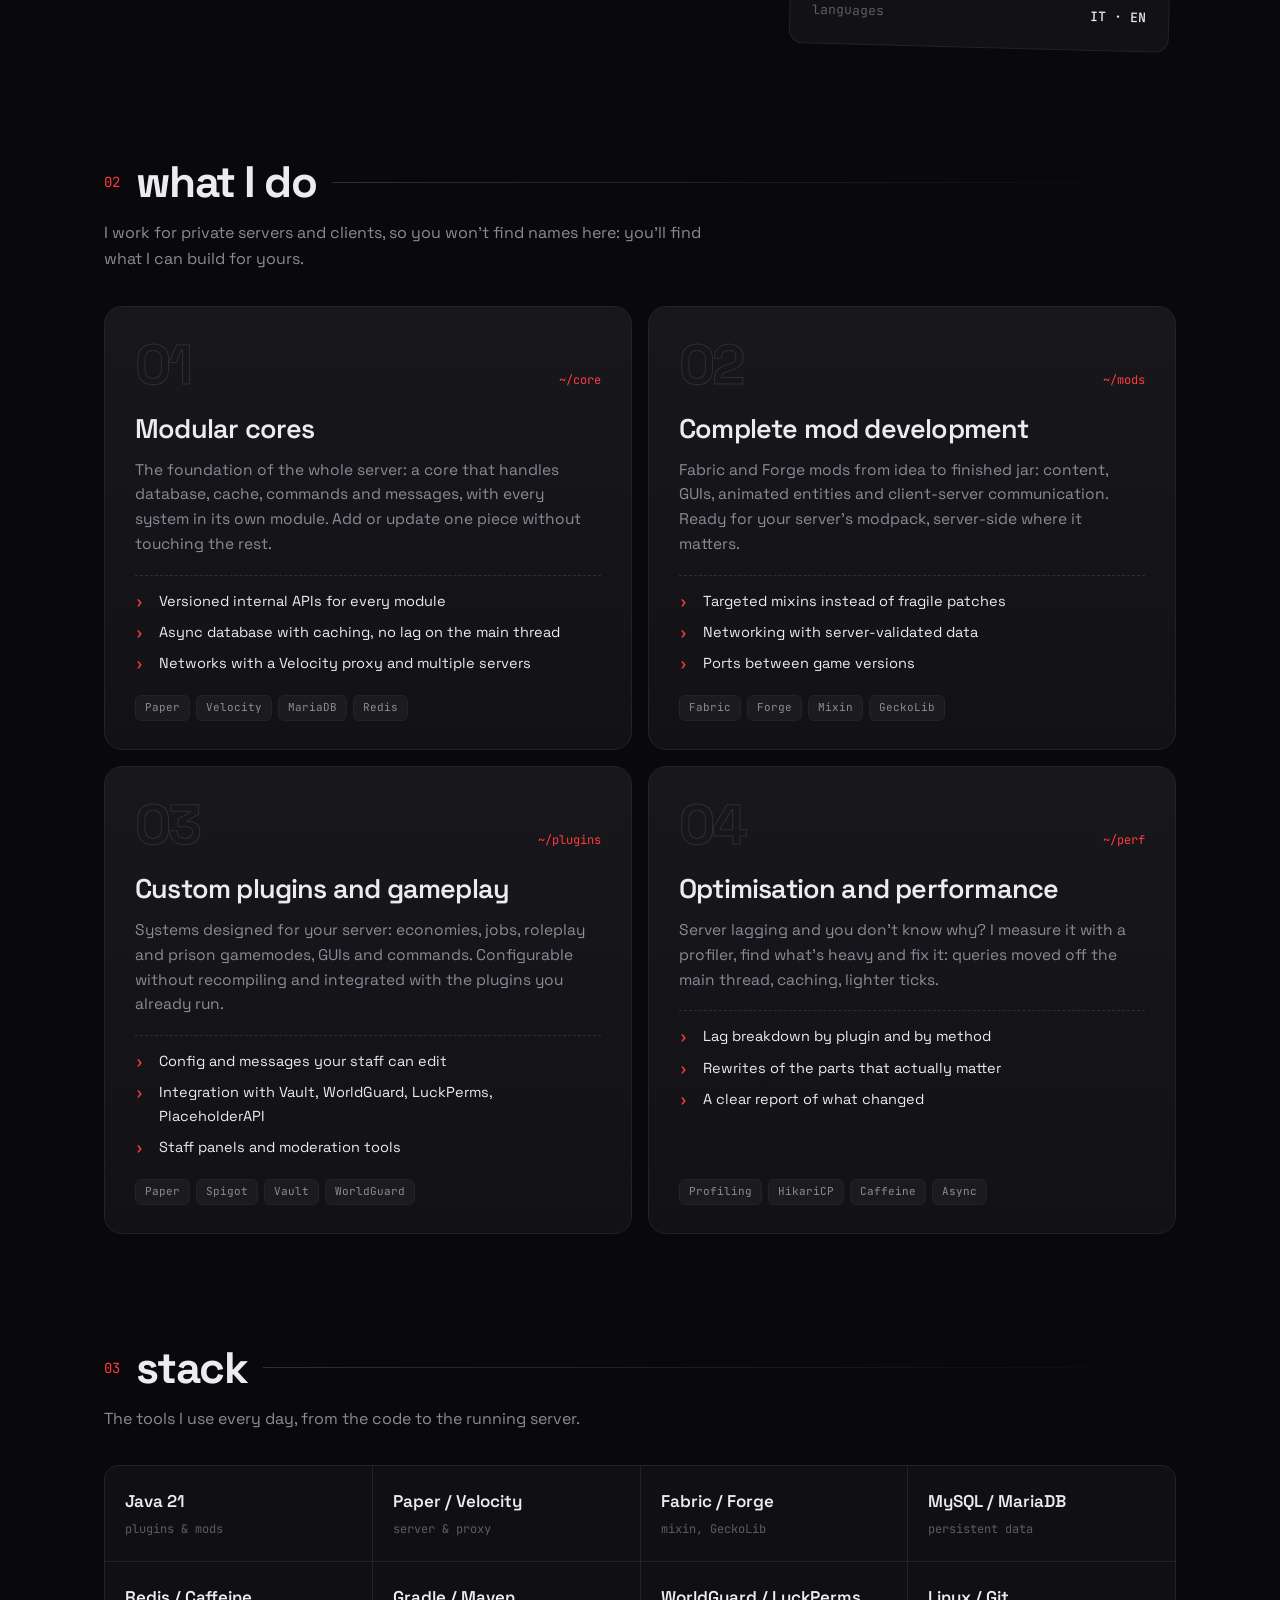
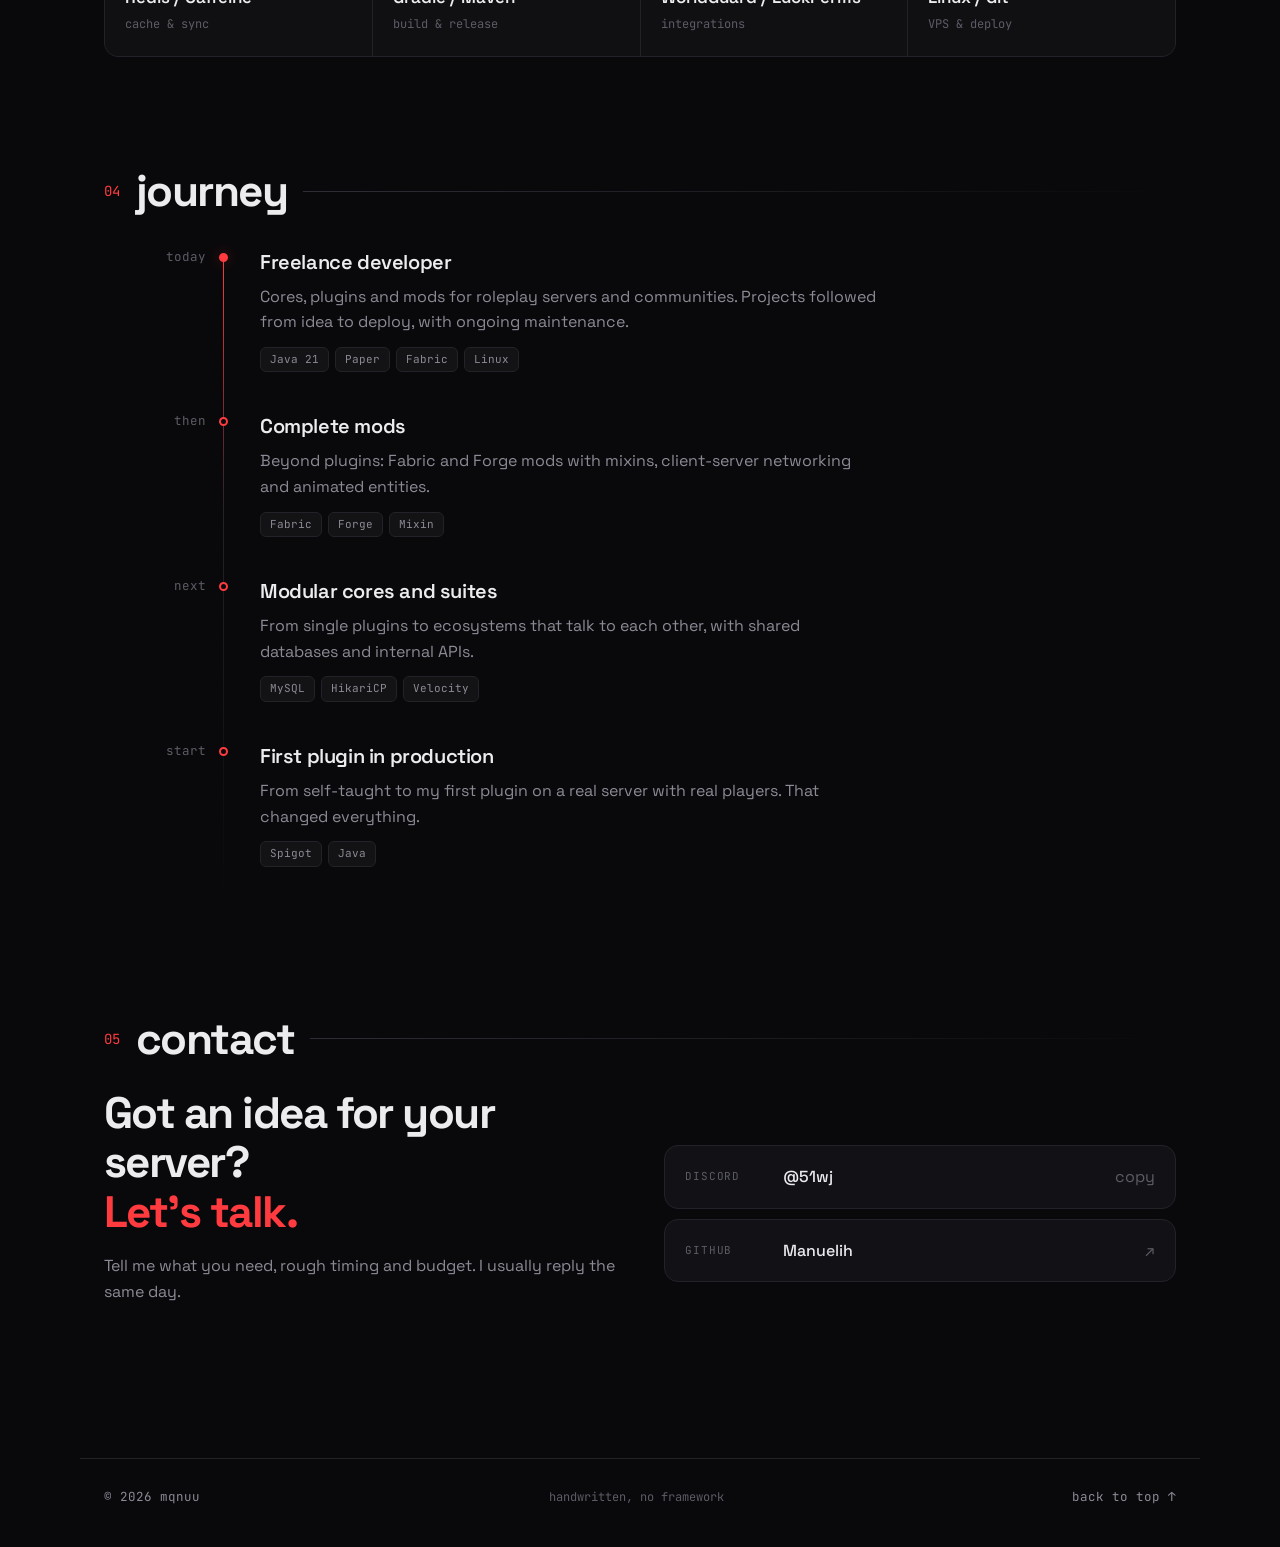
==== commit 1fd0dbfd: "Portfolio centrato su Minecraft: quattro aree di lavoro al posto dei progetti" ====
--- a/index.html
+++ b/index.html
@@ -3,17 +3,17 @@
 <head>
 <meta charset="UTF-8">
 <meta name="viewport" content="width=device-width, initial-scale=1">
-<title>mqnuu — Sviluppatore</title>
-<meta name="description" content="Emanuele (mqnuu) — sviluppatore Java e full-stack: plugin Minecraft, mod, bot Discord, web e automazione.">
+<title>mqnuu — Minecraft Developer</title>
+<meta name="description" content="Emanuele (mqnuu) — sviluppatore Minecraft: core modulari, plugin su misura, mod complete Fabric e Forge, ottimizzazione dei server.">
 <meta name="theme-color" content="#09090b">
-<meta property="og:title" content="mqnuu — Sviluppatore">
-<meta property="og:description" content="Plugin Minecraft, mod, bot Discord, web e automazione.">
+<meta property="og:title" content="mqnuu — Minecraft Developer">
+<meta property="og:description" content="Core modulari, plugin su misura, mod complete e ottimizzazione per server Minecraft.">
 <meta property="og:type" content="website">
 <link rel="icon" href="data:image/svg+xml,%3Csvg xmlns='http://www.w3.org/2000/svg' viewBox='0 0 32 32'%3E%3Crect width='32' height='32' rx='7' fill='%2309090b'/%3E%3Cpath d='M9 11l6 5-6 5' stroke='%23ff3b3f' stroke-width='3' fill='none' stroke-linecap='round' stroke-linejoin='round'/%3E%3Crect x='17' y='19' width='7' height='3' rx='1.5' fill='%23ff3b3f'/%3E%3C/svg%3E">
 <link rel="preconnect" href="https://fonts.googleapis.com">
 <link rel="preconnect" href="https://fonts.gstatic.com" crossorigin>
 <link href="https://fonts.googleapis.com/css2?family=JetBrains+Mono:wght@400;500;700&family=Space+Grotesk:wght@400;500;600;700&display=swap" rel="stylesheet">
-<link rel="stylesheet" href="styles.css?v=5">
+<link rel="stylesheet" href="styles.css?v=6">
 </head>
 <body>
 <div class="progress" aria-hidden="true"></div>
@@ -24,8 +24,8 @@
   <a href="#top" class="brand"><span class="brand-caret">~/</span>mqnuu<span class="cursor">_</span></a>
   <nav class="nav-links" aria-label="Sezioni">
     <a href="#about"><span>01</span><b data-i18n="nav.about">chi sono</b></a>
-    <a href="#stack"><span>02</span><b data-i18n="nav.stack">stack</b></a>
-    <a href="#projects"><span>03</span><b data-i18n="nav.projects">progetti</b></a>
+    <a href="#work"><span>02</span><b data-i18n="nav.work">cosa faccio</b></a>
+    <a href="#stack"><span>03</span><b data-i18n="nav.stack">stack</b></a>
     <a href="#path"><span>04</span><b data-i18n="nav.path">percorso</b></a>
     <a href="#contact"><span>05</span><b data-i18n="nav.contact">contatti</b></a>
   </nav>
@@ -41,10 +41,10 @@
     <div class="hero-text">
       <p class="status"><span class="pulse"></span><span data-i18n="hero.status">disponibile per nuovi progetti</span></p>
       <h1 class="hero-name">mqnuu<span class="dot">.</span></h1>
-      <p class="hero-role"><span class="prompt">&gt;</span> <span class="typed" data-words="it">Java Developer</span></p>
-      <p class="hero-lead" data-i18n="hero.lead">Sono Emanuele, 20 anni. Scrivo plugin Minecraft che reggono il carico, mod client, bot Discord e siti web. Codice pulito, consegne rapide, roba che gira davvero in produzione.</p>
+      <p class="hero-role"><span class="prompt">&gt;</span> <span class="typed">Minecraft Developer</span></p>
+      <p class="hero-lead" data-i18n="hero.lead">Sono Emanuele, 20 anni. Sviluppo core, plugin e mod complete per server Minecraft: sistemi pensati per reggere il carico e per essere mantenuti nel tempo, non toppe che si rompono al primo aggiornamento.</p>
       <div class="hero-cta">
-        <a href="#projects" class="btn btn-red"><span data-i18n="hero.cta1">guarda i progetti</span><svg viewBox="0 0 24 24"><path d="M5 12h14M13 6l6 6-6 6"/></svg></a>
+        <a href="#work" class="btn btn-red"><span data-i18n="hero.cta1">cosa posso fare</span><svg viewBox="0 0 24 24"><path d="M5 12h14M13 6l6 6-6 6"/></svg></a>
         <a href="#contact" class="btn btn-line" data-i18n="hero.cta2">scrivimi</a>
       </div>
     </div>
@@ -56,25 +56,25 @@
           <p><span class="c-red">$</span> whoami</p>
           <p class="c-dim">emanuele <span class="c-red">aka</span> mqnuu</p>
           <p><span class="c-red">$</span> cat profile.yml</p>
-          <p><span class="c-key">role:</span> <span data-i18n="term.role">sviluppatore full-stack</span></p>
+          <p><span class="c-key">role:</span> minecraft developer</p>
           <p><span class="c-key">main:</span> Java 21 · Paper · Velocity</p>
-          <p><span class="c-key">also:</span> Fabric · Forge · Discord · Web</p>
-          <p><span class="c-key">based:</span> <span data-i18n="term.based">Italia</span></p>
+          <p><span class="c-key">mods:</span> Fabric · Forge · Mixin</p>
+          <p><span class="c-key">based:</span> Italia</p>
           <p><span class="c-red">$</span> <span class="blink">▍</span></p>
         </div>
       </div>
       <div class="stats">
         <div><strong data-count="2" data-suffix="+">2+</strong><span data-i18n="stat.years">anni di codice</span></div>
         <div><strong data-count="40" data-suffix="+">40+</strong><span data-i18n="stat.projects">progetti consegnati</span></div>
-        <div><strong data-count="6">6</strong><span data-i18n="stat.langs">linguaggi</span></div>
+        <div><strong data-count="24" data-suffix="h">24h</strong><span data-i18n="stat.reply">per una risposta</span></div>
       </div>
     </div>
   </section>
 
   <div class="marquee" aria-hidden="true">
     <div class="marquee-track">
-      <span>Java 21</span><span>Paper</span><span>Velocity</span><span>Fabric</span><span>Forge</span><span>Mixin</span><span>GeckoLib</span><span>MySQL</span><span>HikariCP</span><span>Redis</span><span>discord.js</span><span>discord.py</span><span>Node.js</span><span>Next.js</span><span>Python</span><span>Electron</span><span>GLSL</span><span>Linux</span>
-      <span>Java 21</span><span>Paper</span><span>Velocity</span><span>Fabric</span><span>Forge</span><span>Mixin</span><span>GeckoLib</span><span>MySQL</span><span>HikariCP</span><span>Redis</span><span>discord.js</span><span>discord.py</span><span>Node.js</span><span>Next.js</span><span>Python</span><span>Electron</span><span>GLSL</span><span>Linux</span>
+      <span>Java 21</span><span>Paper</span><span>Spigot</span><span>Velocity</span><span>Fabric</span><span>Forge</span><span>Mixin</span><span>GeckoLib</span><span>MySQL</span><span>MariaDB</span><span>HikariCP</span><span>Caffeine</span><span>Redis</span><span>Gradle</span><span>Maven</span><span>WorldGuard</span><span>LuckPerms</span><span>Linux</span>
+      <span>Java 21</span><span>Paper</span><span>Spigot</span><span>Velocity</span><span>Fabric</span><span>Forge</span><span>Mixin</span><span>GeckoLib</span><span>MySQL</span><span>MariaDB</span><span>HikariCP</span><span>Caffeine</span><span>Redis</span><span>Gradle</span><span>Maven</span><span>WorldGuard</span><span>LuckPerms</span><span>Linux</span>
     </div>
   </div>
 
@@ -83,7 +83,7 @@
     <div class="about">
       <div class="about-text">
         <p data-i18n="about.p1">Ho iniziato da autodidatta smontando plugin altrui e leggendo documentazione fino a tardi. Oggi il mio codice gira su server roleplay, prison e community con giocatori veri, ogni giorno.</p>
-        <p data-i18n="about.p2">Lavoro soprattutto in Java sull'ecosistema Minecraft: plugin Paper e Velocity, mod Fabric e Forge, architetture a moduli con database asincroni e cache. Quando serve esco da lì: bot Discord, siti Node/Next.js, estensioni Chrome e app desktop in Python.</p>
+        <p data-i18n="about.p2">Lavoro in Java, solo sull'ecosistema Minecraft: plugin Paper e Velocity, mod Fabric e Forge, core a moduli con database asincroni e cache. Seguo anche quello che c'è intorno: build, deploy sulla VPS e manutenzione.</p>
         <p data-i18n="about.p3">Mi piacciono i sistemi piccoli e affidabili: pochi pezzi, ognuno con un compito chiaro, che non si rompono quando arrivano duecento giocatori insieme.</p>
       </div>
       <aside class="about-card">
@@ -93,10 +93,10 @@
         </figure>
         <div class="about-who">
           <strong>Emanuele</strong>
-          <span class="mono-dim" data-i18n="about.card">Java Developer · Full-Stack</span>
+          <span class="mono-dim">Minecraft Developer</span>
         </div>
         <ul class="about-list">
-          <li><span data-i18n="about.l1">focus</span><b>plugin · mod · bot</b></li>
+          <li><span data-i18n="about.l1">focus</span><b>core · plugin · mod</b></li>
           <li><span data-i18n="about.l2">risposta</span><b data-i18n="about.l2v">entro 24h</b></li>
           <li><span data-i18n="about.l3">lingue</span><b>IT · EN</b></li>
         </ul>
@@ -104,39 +104,78 @@
     </div>
   </section>
 
+  <section class="section" id="work">
+    <header class="sec-head"><span class="sec-num">02</span><h2 data-i18n="work.title">cosa faccio</h2><span class="sec-line"></span></header>
+    <p class="sec-sub" data-i18n="work.sub">Lavoro per server e clienti privati, quindi qui non trovi nomi: trovi cosa posso costruire per il tuo.</p>
+    <div class="work">
+      <article class="svc">
+        <div class="svc-top"><span class="svc-num">01</span><span class="svc-path">~/core</span></div>
+        <h3 data-i18n="w1.t">Core modulari</h3>
+        <p data-i18n="w1.d">La base di tutto il server: un core che gestisce database, cache, comandi e messaggi, e ogni sistema in un modulo a parte. Aggiungi o aggiorni un pezzo senza toccare gli altri.</p>
+        <ul>
+          <li data-i18n="w1.a">API interne versionate per tutti i moduli</li>
+          <li data-i18n="w1.b">Database asincrono con cache, niente lag sul main thread</li>
+          <li data-i18n="w1.c">Reti con proxy Velocity e più server</li>
+        </ul>
+        <div class="tags"><span>Paper</span><span>Velocity</span><span>MariaDB</span><span>Redis</span></div>
+      </article>
+      <article class="svc">
+        <div class="svc-top"><span class="svc-num">02</span><span class="svc-path">~/mods</span></div>
+        <h3 data-i18n="w2.t">Sviluppo di mod complete</h3>
+        <p data-i18n="w2.d">Mod Fabric e Forge dall'idea al jar finito: contenuti, GUI, entità animate e comunicazione client-server. Pronte per il modpack del tuo server, lato server dove serve.</p>
+        <ul>
+          <li data-i18n="w2.a">Mixin mirati invece di patch fragili</li>
+          <li data-i18n="w2.b">Networking con dati validati dal server</li>
+          <li data-i18n="w2.c">Port tra versioni del gioco</li>
+        </ul>
+        <div class="tags"><span>Fabric</span><span>Forge</span><span>Mixin</span><span>GeckoLib</span></div>
+      </article>
+      <article class="svc">
+        <div class="svc-top"><span class="svc-num">03</span><span class="svc-path">~/plugins</span></div>
+        <h3 data-i18n="w3.t">Plugin e gameplay su misura</h3>
+        <p data-i18n="w3.d">Sistemi pensati per il tuo server: economie, mestieri, gamemode roleplay e prison, GUI e comandi. Configurabili senza ricompilare e integrati con i plugin che usi già.</p>
+        <ul>
+          <li data-i18n="w3.a">Config e messaggi modificabili dallo staff</li>
+          <li data-i18n="w3.b">Integrazione con Vault, WorldGuard, LuckPerms, PlaceholderAPI</li>
+          <li data-i18n="w3.c">Pannelli staff e strumenti di moderazione</li>
+        </ul>
+        <div class="tags"><span>Paper</span><span>Spigot</span><span>Vault</span><span>WorldGuard</span></div>
+      </article>
+      <article class="svc">
+        <div class="svc-top"><span class="svc-num">04</span><span class="svc-path">~/perf</span></div>
+        <h3 data-i18n="w4.t">Ottimizzazione e performance</h3>
+        <p data-i18n="w4.d">Il server lagga e non sai perché? Lo misuro con un profiler, trovo cosa pesa e lo sistemo: query spostate fuori dal main thread, cache, tick più leggeri.</p>
+        <ul>
+          <li data-i18n="w4.a">Analisi del lag per plugin e per metodo</li>
+          <li data-i18n="w4.b">Riscrittura dei punti che pesano davvero</li>
+          <li data-i18n="w4.c">Report chiaro su cosa è cambiato</li>
+        </ul>
+        <div class="tags"><span>Profiling</span><span>HikariCP</span><span>Caffeine</span><span>Async</span></div>
+      </article>
+    </div>
+  </section>
+
   <section class="section" id="stack">
-    <header class="sec-head"><span class="sec-num">02</span><h2 data-i18n="stack.title">stack</h2><span class="sec-line"></span></header>
-    <p class="sec-sub" data-i18n="stack.sub">Gli strumenti che uso ogni giorno, dal server di gioco al browser.</p>
+    <header class="sec-head"><span class="sec-num">03</span><h2 data-i18n="stack.title">stack</h2><span class="sec-line"></span></header>
+    <p class="sec-sub" data-i18n="stack.sub">Gli strumenti che uso ogni giorno, dal codice al server acceso.</p>
     <div class="stack">
-      <div class="stack-item"><span class="tk">Java</span><span data-i18n="st.java">plugin &amp; mod</span></div>
+      <div class="stack-item"><span class="tk">Java 21</span><span data-i18n="st.java">plugin &amp; mod</span></div>
       <div class="stack-item"><span class="tk">Paper / Velocity</span><span data-i18n="st.paper">server &amp; proxy</span></div>
       <div class="stack-item"><span class="tk">Fabric / Forge</span><span data-i18n="st.mod">mixin, GeckoLib</span></div>
-      <div class="stack-item"><span class="tk">MySQL / SQLite</span><span data-i18n="st.db">dati &amp; cache</span></div>
-      <div class="stack-item"><span class="tk">JavaScript</span><span data-i18n="st.js">bot &amp; backend</span></div>
-      <div class="stack-item"><span class="tk">Python</span><span data-i18n="st.py">tool &amp; automazione</span></div>
-      <div class="stack-item"><span class="tk">Next.js / Express</span><span data-i18n="st.web">siti &amp; pannelli</span></div>
+      <div class="stack-item"><span class="tk">MySQL / MariaDB</span><span data-i18n="st.db">dati persistenti</span></div>
+      <div class="stack-item"><span class="tk">Redis / Caffeine</span><span data-i18n="st.cache">cache &amp; sync</span></div>
+      <div class="stack-item"><span class="tk">Gradle / Maven</span><span data-i18n="st.build">build &amp; release</span></div>
+      <div class="stack-item"><span class="tk">WorldGuard / LuckPerms</span><span data-i18n="st.integ">integrazioni</span></div>
       <div class="stack-item"><span class="tk">Linux / Git</span><span data-i18n="st.ops">VPS &amp; deploy</span></div>
     </div>
-  </section>
-
-  <section class="section" id="projects">
-    <header class="sec-head"><span class="sec-num">03</span><h2 data-i18n="projects.title">progetti</h2><span class="sec-line"></span><a class="sec-link" href="https://github.com/Manuelih" target="_blank" rel="noopener">GitHub ↗</a></header>
-    <p class="sec-sub" data-i18n="projects.sub">Tutto è stato fatto per server e clienti privati: qui trovi il tipo di lavoro, non i nomi.</p>
-    <div class="filters" role="tablist">
-      <button class="on" data-f="all" data-i18n="f.all">tutti</button>
-      <button data-f="plugin">plugin</button>
-      <button data-f="mod">mod</button>
-      <button data-f="app">app &amp; bot</button>
-    </div>
-    <div class="grid" id="grid"></div>
   </section>
 
   <section class="section" id="path">
     <header class="sec-head"><span class="sec-num">04</span><h2 data-i18n="path.title">percorso</h2><span class="sec-line"></span></header>
     <ol class="timeline">
-      <li><span class="tl-when" data-i18n="tl.1w">oggi</span><div><h3 data-i18n="tl.1t">Sviluppatore freelance</h3><p data-i18n="tl.1d">Plugin, mod e bot per server roleplay e community italiane. Suite a moduli, deploy su VPS, manutenzione continua.</p><div class="tags"><span>Java 21</span><span>Paper</span><span>Fabric</span><span>Linux</span></div></div></li>
-      <li><span class="tl-when" data-i18n="tl.2w">dopo</span><div><h3 data-i18n="tl.2t">Full-stack: bot, siti, tool</h3><p data-i18n="tl.2d">Lo stack si allarga oltre Minecraft: bot Discord di vendita, siti Next.js ed Express, estensioni Chrome, app desktop.</p><div class="tags"><span>discord.js</span><span>Next.js</span><span>Python</span></div></div></li>
-      <li><span class="tl-when" data-i18n="tl.3w">poi</span><div><h3 data-i18n="tl.3t">Suite modulari</h3><p data-i18n="tl.3d">Da plugin singoli a ecosistemi di plugin che si parlano, con database condivisi e API interne.</p><div class="tags"><span>MySQL</span><span>HikariCP</span><span>Velocity</span></div></div></li>
+      <li><span class="tl-when" data-i18n="tl.1w">oggi</span><div><h3 data-i18n="tl.1t">Sviluppatore freelance</h3><p data-i18n="tl.1d">Core, plugin e mod per server roleplay e community. Progetti seguiti dall'idea al deploy, con manutenzione continua.</p><div class="tags"><span>Java 21</span><span>Paper</span><span>Fabric</span><span>Linux</span></div></div></li>
+      <li><span class="tl-when" data-i18n="tl.2w">dopo</span><div><h3 data-i18n="tl.2t">Mod complete</h3><p data-i18n="tl.2d">Oltre i plugin: mod Fabric e Forge con mixin, networking client-server ed entità animate.</p><div class="tags"><span>Fabric</span><span>Forge</span><span>Mixin</span></div></div></li>
+      <li><span class="tl-when" data-i18n="tl.3w">poi</span><div><h3 data-i18n="tl.3t">Core e suite modulari</h3><p data-i18n="tl.3d">Da plugin singoli a ecosistemi che si parlano, con database condivisi e API interne.</p><div class="tags"><span>MySQL</span><span>HikariCP</span><span>Velocity</span></div></div></li>
       <li><span class="tl-when" data-i18n="tl.4w">inizio</span><div><h3 data-i18n="tl.4t">Primo plugin in produzione</h3><p data-i18n="tl.4d">Da autodidatta al primo plugin su un server vero con giocatori veri. Da lì cambia tutto.</p><div class="tags"><span>Spigot</span><span>Java</span></div></div></li>
     </ol>
   </section>
@@ -150,7 +189,8 @@
       </div>
       <div class="links">
         <button class="link" type="button" data-copy="51wj"><span class="link-k">discord</span><span class="link-v">@51wj</span><span class="arrow" data-i18n="contact.copy">copia</span></button>
-        <a class="link" href="https://github.com/Manuelih" target="_blank" rel="noopener"><span class="link-k">github</span><span class="link-v">Manuelih</span><span class="arrow">↗</span></a>      </div>
+        <a class="link" href="https://github.com/Manuelih" target="_blank" rel="noopener"><span class="link-k">github</span><span class="link-v">Manuelih</span><span class="arrow">↗</span></a>
+      </div>
     </div>
   </section>
 
@@ -162,7 +202,6 @@
   <a href="#top" data-i18n="foot.top">torna su ↑</a>
 </footer>
 
-
-<script src="app.js?v=5"></script>
+<script src="app.js?v=6"></script>
 </body>
 </html>
--- a/styles.css
+++ b/styles.css
@@ -360,3 +360,36 @@
 .term.tilt { transition: transform .12s ease-out; }
 .scramble { color: var(--red); }
 @media (hover: none) { .bg-code.hot { display: none; } }
+
+.work { display: grid; grid-template-columns: repeat(2, minmax(0, 1fr)); gap: 16px; }
+.svc {
+  position: relative; display: flex; flex-direction: column; gap: 14px; padding: 30px 30px 28px;
+  background: linear-gradient(180deg, var(--card-2), var(--card)); border: 1px solid var(--line); border-radius: 18px;
+  overflow: hidden; isolation: isolate; transition: border-color .3s, transform .3s;
+}
+.svc::before {
+  content: ""; position: absolute; inset: 0; z-index: -1; opacity: 0; transition: opacity .3s;
+  background: radial-gradient(520px circle at var(--mx, 50%) var(--my, 0%), rgba(255,59,63,.13), transparent 45%);
+}
+.svc::after {
+  content: ""; position: absolute; left: 30px; right: 30px; top: 0; height: 1px;
+  background: linear-gradient(90deg, transparent, var(--red), transparent); opacity: 0; transition: opacity .3s;
+}
+.svc:hover { border-color: rgba(255,59,63,.45); transform: translateY(-4px); }
+.svc:hover::before, .svc:hover::after { opacity: 1; }
+.svc-top { display: flex; justify-content: space-between; align-items: baseline; }
+.svc-num { font-size: 56px; font-weight: 700; line-height: 1; letter-spacing: -.05em; color: transparent; -webkit-text-stroke: 1px var(--line-2); transition: -webkit-text-stroke-color .3s, color .3s; }
+.svc:hover .svc-num { -webkit-text-stroke-color: var(--red); }
+.svc-path { font-family: var(--mono); font-size: 12px; color: var(--red); }
+.svc h3 { margin: 6px 0 0; font-size: 27px; font-weight: 600; letter-spacing: -.03em; line-height: 1.15; }
+.svc p { margin: 0; color: var(--dim); font-size: 15.5px; }
+.svc ul { list-style: none; margin: 4px 0 6px; padding: 14px 0 0; border-top: 1px dashed var(--line-2); display: flex; flex-direction: column; gap: 8px; }
+.svc li { display: grid; grid-template-columns: 18px 1fr; gap: 6px; font-size: 14.5px; color: var(--text); }
+.svc li::before { content: "›"; font-family: var(--mono); font-weight: 700; color: var(--red); }
+.svc .tags { margin-top: auto; }
+@media (max-width: 760px) {
+  .work { grid-template-columns: minmax(0, 1fr); }
+  .svc { padding: 24px 20px 22px; }
+  .svc h3 { font-size: 23px; }
+  .svc-num { font-size: 44px; }
+}
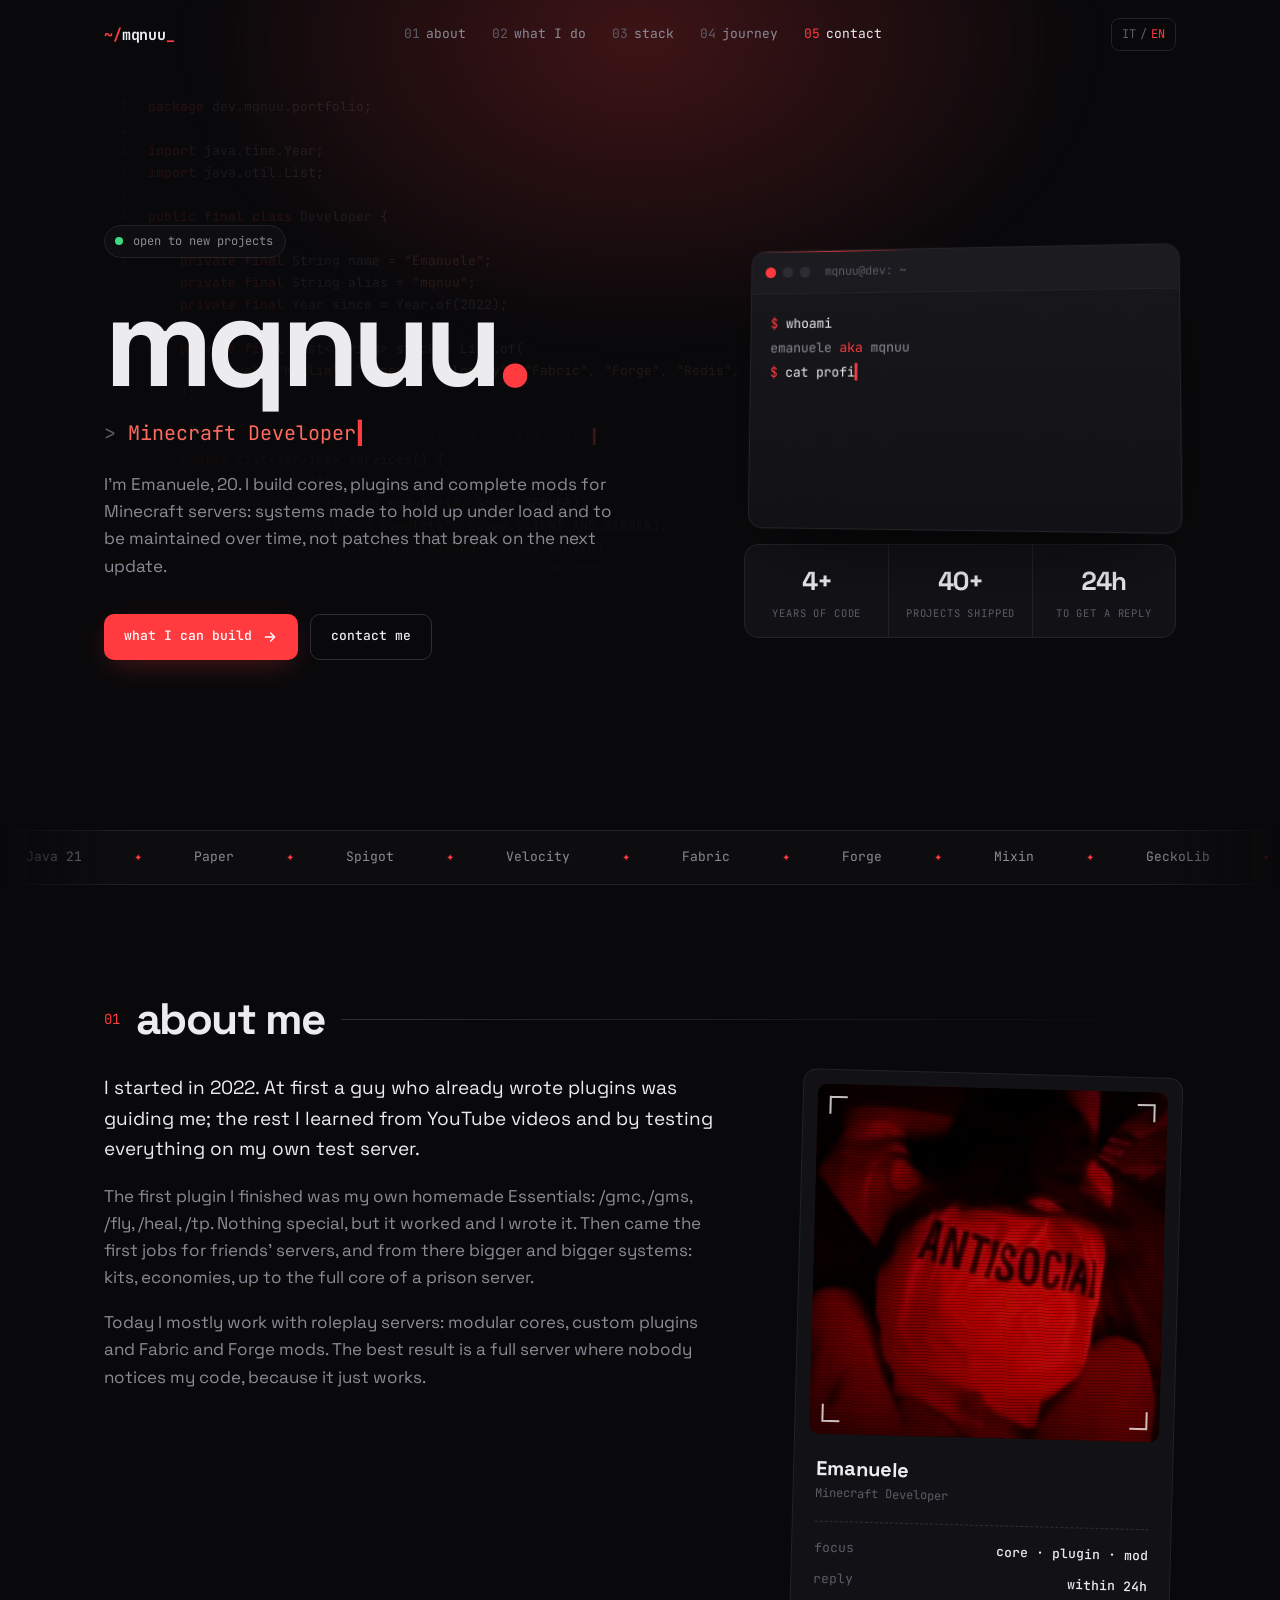
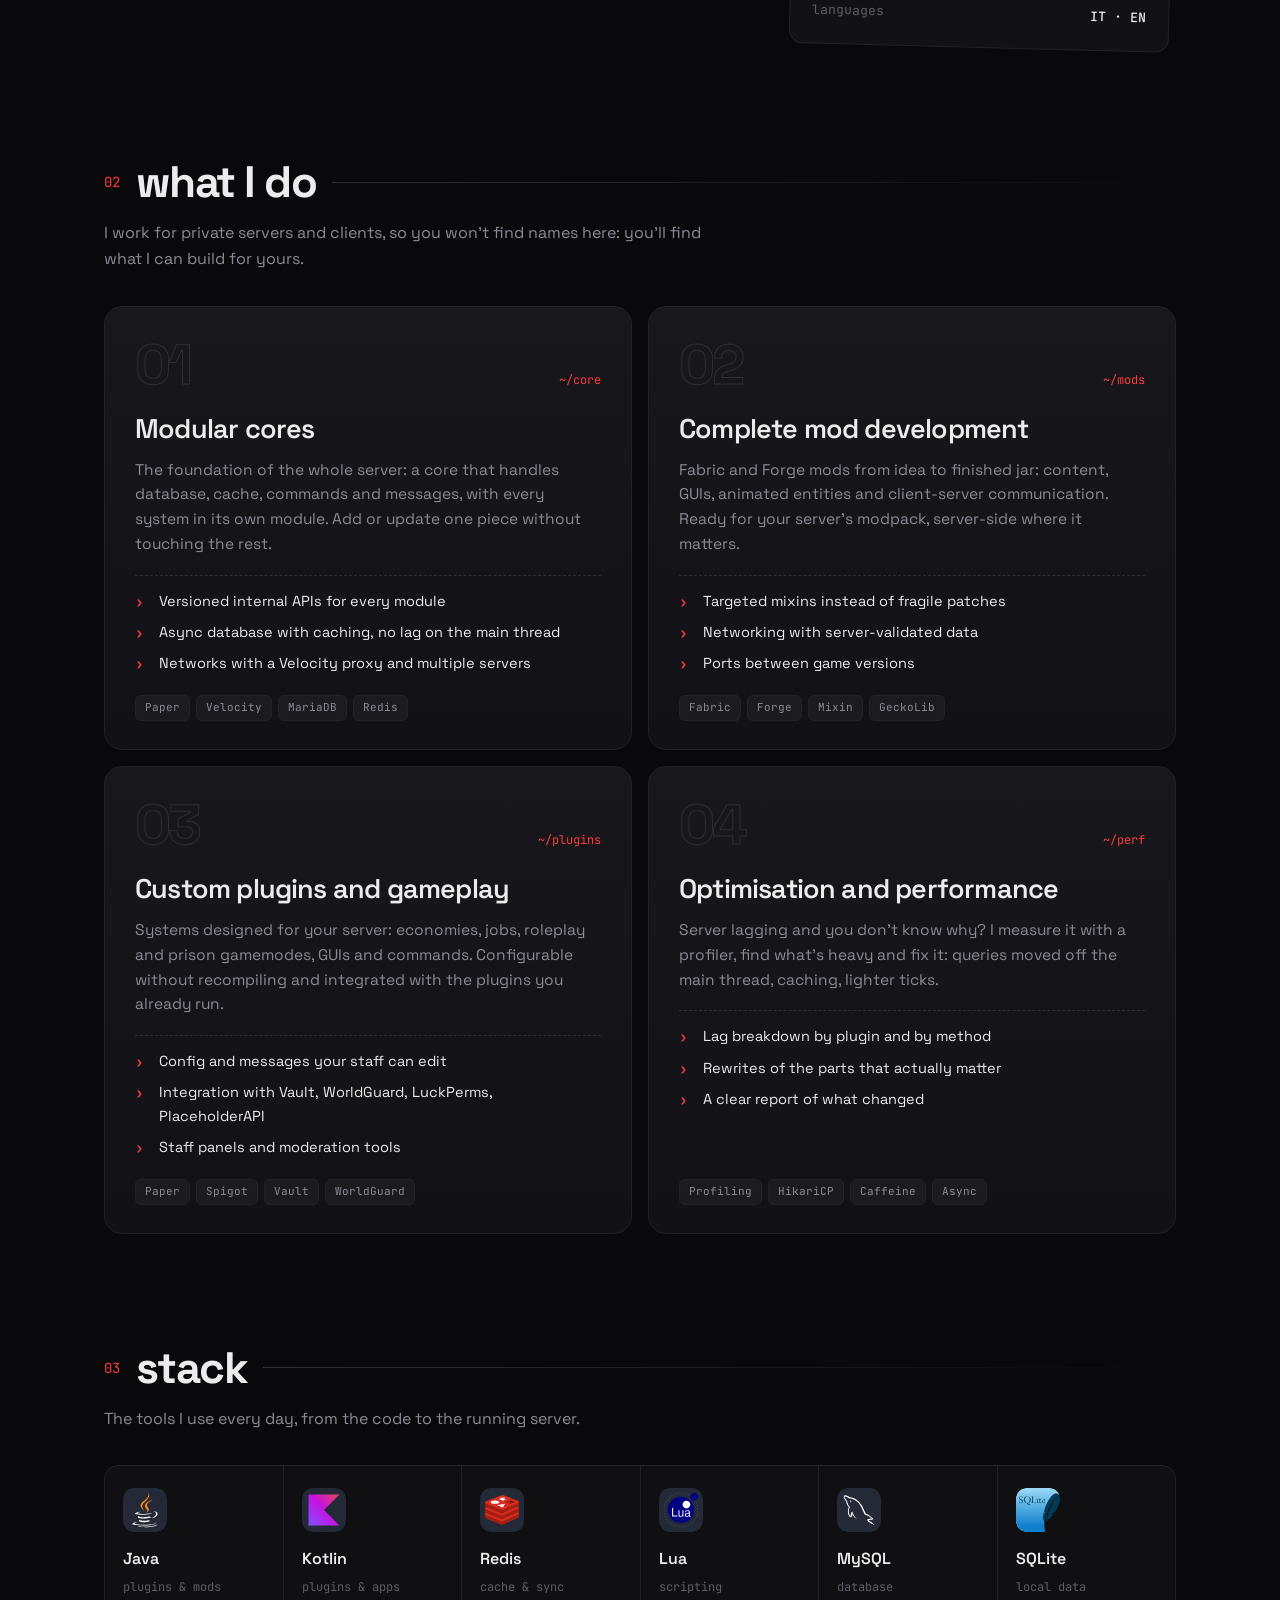
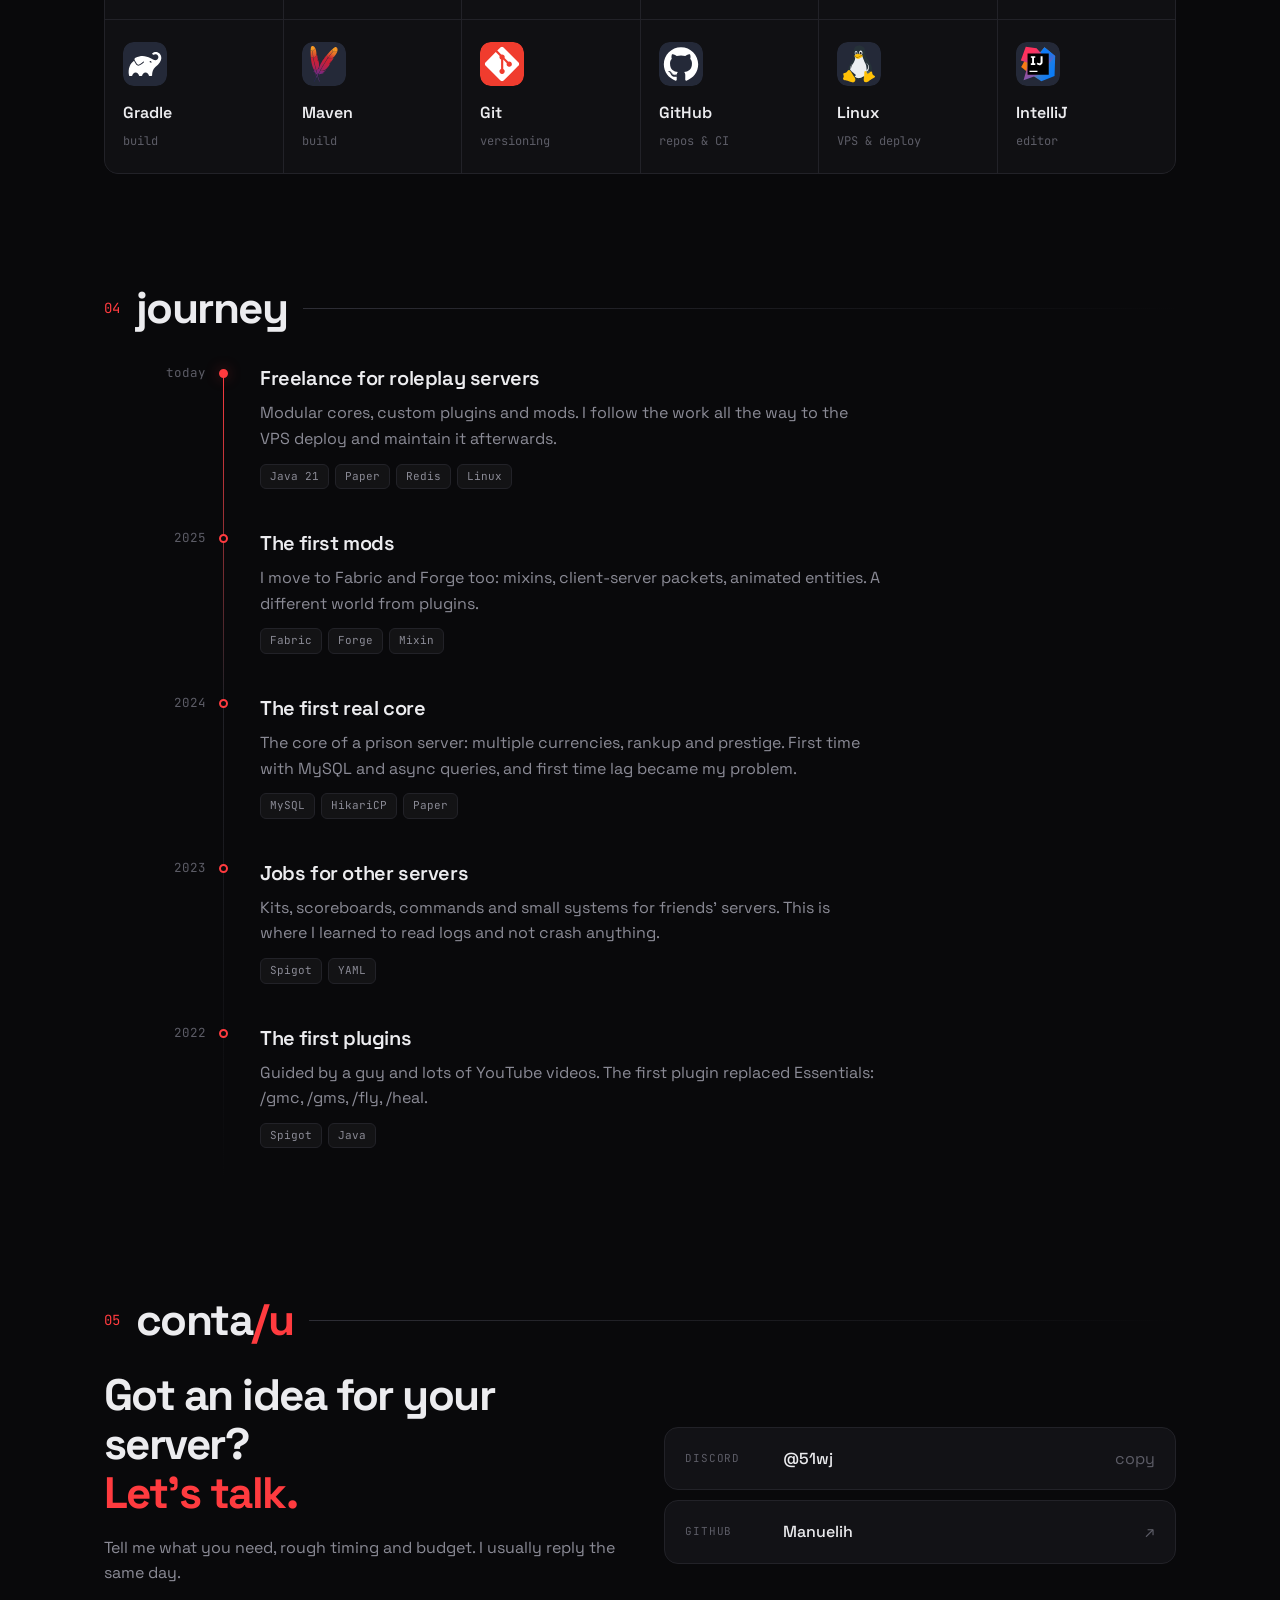
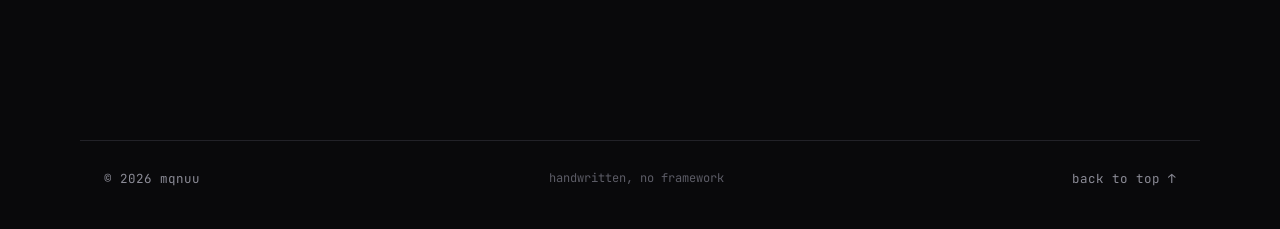
==== commit 0e7243f1: "Chi sono e percorso dal 2022, stack con icone, codice di sfondo sul portfolio, tolta la barra di scr" ====
--- a/index.html
+++ b/index.html
@@ -13,10 +13,9 @@
 <link rel="preconnect" href="https://fonts.googleapis.com">
 <link rel="preconnect" href="https://fonts.gstatic.com" crossorigin>
 <link href="https://fonts.googleapis.com/css2?family=JetBrains+Mono:wght@400;500;700&family=Space+Grotesk:wght@400;500;600;700&display=swap" rel="stylesheet">
-<link rel="stylesheet" href="styles.css?v=6">
+<link rel="stylesheet" href="styles.css?v=7">
 </head>
 <body>
-<div class="progress" aria-hidden="true"></div>
 
 <div class="bg" aria-hidden="true"><pre class="bg-code" id="bg-code"></pre><pre class="bg-code hot" id="bg-hot"></pre><div class="bg-glow"></div></div>
 
@@ -64,7 +63,7 @@
         </div>
       </div>
       <div class="stats">
-        <div><strong data-count="2" data-suffix="+">2+</strong><span data-i18n="stat.years">anni di codice</span></div>
+        <div><strong data-count="4" data-suffix="+">4+</strong><span data-i18n="stat.years">anni di codice</span></div>
         <div><strong data-count="40" data-suffix="+">40+</strong><span data-i18n="stat.projects">progetti consegnati</span></div>
         <div><strong data-count="24" data-suffix="h">24h</strong><span data-i18n="stat.reply">per una risposta</span></div>
       </div>
@@ -82,9 +81,9 @@
     <header class="sec-head"><span class="sec-num">01</span><h2 data-i18n="about.title">chi sono</h2><span class="sec-line"></span></header>
     <div class="about">
       <div class="about-text">
-        <p data-i18n="about.p1">Ho iniziato da autodidatta smontando plugin altrui e leggendo documentazione fino a tardi. Oggi il mio codice gira su server roleplay, prison e community con giocatori veri, ogni giorno.</p>
-        <p data-i18n="about.p2">Lavoro in Java, solo sull'ecosistema Minecraft: plugin Paper e Velocity, mod Fabric e Forge, core a moduli con database asincroni e cache. Seguo anche quello che c'è intorno: build, deploy sulla VPS e manutenzione.</p>
-        <p data-i18n="about.p3">Mi piacciono i sistemi piccoli e affidabili: pochi pezzi, ognuno con un compito chiaro, che non si rompono quando arrivano duecento giocatori insieme.</p>
+        <p data-i18n="about.p1">Ho iniziato nel 2022. All'inizio mi seguiva un ragazzo che i plugin li scriveva già, il resto l'ho imparato da video su YouTube e provando tutto sul mio server di test.</p>
+        <p data-i18n="about.p2">Il primo plugin che ho finito era un mio Essentials fatto in casa: /gmc, /gms, /fly, /heal, /tp. Niente di che, ma funzionava e l'avevo scritto io. Poi sono arrivati i primi lavori per server di amici, e da lì sistemi sempre più grandi: kit, economie, fino al core completo di un server prison.</p>
+        <p data-i18n="about.p3">Oggi lavoro soprattutto con server roleplay: core a moduli, plugin su misura e mod Fabric e Forge. Il lavoro migliore è quando il server è pieno e nessuno si accorge del mio codice, perché semplicemente va.</p>
       </div>
       <aside class="about-card">
         <figure class="shot">
@@ -159,24 +158,29 @@
     <header class="sec-head"><span class="sec-num">03</span><h2 data-i18n="stack.title">stack</h2><span class="sec-line"></span></header>
     <p class="sec-sub" data-i18n="stack.sub">Gli strumenti che uso ogni giorno, dal codice al server acceso.</p>
     <div class="stack">
-      <div class="stack-item"><span class="tk">Java 21</span><span data-i18n="st.java">plugin &amp; mod</span></div>
-      <div class="stack-item"><span class="tk">Paper / Velocity</span><span data-i18n="st.paper">server &amp; proxy</span></div>
-      <div class="stack-item"><span class="tk">Fabric / Forge</span><span data-i18n="st.mod">mixin, GeckoLib</span></div>
-      <div class="stack-item"><span class="tk">MySQL / MariaDB</span><span data-i18n="st.db">dati persistenti</span></div>
-      <div class="stack-item"><span class="tk">Redis / Caffeine</span><span data-i18n="st.cache">cache &amp; sync</span></div>
-      <div class="stack-item"><span class="tk">Gradle / Maven</span><span data-i18n="st.build">build &amp; release</span></div>
-      <div class="stack-item"><span class="tk">WorldGuard / LuckPerms</span><span data-i18n="st.integ">integrazioni</span></div>
-      <div class="stack-item"><span class="tk">Linux / Git</span><span data-i18n="st.ops">VPS &amp; deploy</span></div>
+      <div class="stack-item"><img src="img/stack/java.svg" alt="" width="48" height="48" loading="lazy"><span class="tk">Java</span><span data-i18n="st.java">plugin &amp; mod</span></div>
+      <div class="stack-item"><img src="img/stack/kotlin.svg" alt="" width="48" height="48" loading="lazy"><span class="tk">Kotlin</span><span data-i18n="st.kotlin">plugin &amp; app</span></div>
+      <div class="stack-item"><img src="img/stack/redis.svg" alt="" width="48" height="48" loading="lazy"><span class="tk">Redis</span><span data-i18n="st.redis">cache &amp; sync</span></div>
+      <div class="stack-item"><img src="img/stack/lua.svg" alt="" width="48" height="48" loading="lazy"><span class="tk">Lua</span><span data-i18n="st.lua">script</span></div>
+      <div class="stack-item"><img src="img/stack/mysql.svg" alt="" width="48" height="48" loading="lazy"><span class="tk">MySQL</span><span data-i18n="st.db">database</span></div>
+      <div class="stack-item"><img src="img/stack/sqlite.svg" alt="" width="48" height="48" loading="lazy"><span class="tk">SQLite</span><span data-i18n="st.db2">dati locali</span></div>
+      <div class="stack-item"><img src="img/stack/gradle.svg" alt="" width="48" height="48" loading="lazy"><span class="tk">Gradle</span><span data-i18n="st.build">build</span></div>
+      <div class="stack-item"><img src="img/stack/maven.svg" alt="" width="48" height="48" loading="lazy"><span class="tk">Maven</span><span data-i18n="st.maven">build</span></div>
+      <div class="stack-item"><img src="img/stack/git.svg" alt="" width="48" height="48" loading="lazy"><span class="tk">Git</span><span data-i18n="st.git">versioni</span></div>
+      <div class="stack-item"><img src="img/stack/github.svg" alt="" width="48" height="48" loading="lazy"><span class="tk">GitHub</span><span data-i18n="st.github">repository &amp; CI</span></div>
+      <div class="stack-item"><img src="img/stack/linux.svg" alt="" width="48" height="48" loading="lazy"><span class="tk">Linux</span><span data-i18n="st.ops">VPS &amp; deploy</span></div>
+      <div class="stack-item"><img src="img/stack/idea.svg" alt="" width="48" height="48" loading="lazy"><span class="tk">IntelliJ</span><span data-i18n="st.ide">editor</span></div>
     </div>
   </section>
 
   <section class="section" id="path">
     <header class="sec-head"><span class="sec-num">04</span><h2 data-i18n="path.title">percorso</h2><span class="sec-line"></span></header>
     <ol class="timeline">
-      <li><span class="tl-when" data-i18n="tl.1w">oggi</span><div><h3 data-i18n="tl.1t">Sviluppatore freelance</h3><p data-i18n="tl.1d">Core, plugin e mod per server roleplay e community. Progetti seguiti dall'idea al deploy, con manutenzione continua.</p><div class="tags"><span>Java 21</span><span>Paper</span><span>Fabric</span><span>Linux</span></div></div></li>
-      <li><span class="tl-when" data-i18n="tl.2w">dopo</span><div><h3 data-i18n="tl.2t">Mod complete</h3><p data-i18n="tl.2d">Oltre i plugin: mod Fabric e Forge con mixin, networking client-server ed entità animate.</p><div class="tags"><span>Fabric</span><span>Forge</span><span>Mixin</span></div></div></li>
-      <li><span class="tl-when" data-i18n="tl.3w">poi</span><div><h3 data-i18n="tl.3t">Core e suite modulari</h3><p data-i18n="tl.3d">Da plugin singoli a ecosistemi che si parlano, con database condivisi e API interne.</p><div class="tags"><span>MySQL</span><span>HikariCP</span><span>Velocity</span></div></div></li>
-      <li><span class="tl-when" data-i18n="tl.4w">inizio</span><div><h3 data-i18n="tl.4t">Primo plugin in produzione</h3><p data-i18n="tl.4d">Da autodidatta al primo plugin su un server vero con giocatori veri. Da lì cambia tutto.</p><div class="tags"><span>Spigot</span><span>Java</span></div></div></li>
+      <li><span class="tl-when" data-i18n="tl.1w">oggi</span><div><h3 data-i18n="tl.1t">Freelance per server roleplay</h3><p data-i18n="tl.1d">Core a moduli, plugin su misura e mod. Seguo il lavoro fino al deploy sulla VPS e lo mantengo dopo.</p><div class="tags"><span>Java 21</span><span>Paper</span><span>Redis</span><span>Linux</span></div></div></li>
+      <li><span class="tl-when">2025</span><div><h3 data-i18n="tl.2t">Le prime mod</h3><p data-i18n="tl.2d">Passo anche a Fabric e Forge: mixin, pacchetti tra client e server, entità animate. Un altro mondo rispetto ai plugin.</p><div class="tags"><span>Fabric</span><span>Forge</span><span>Mixin</span></div></div></li>
+      <li><span class="tl-when">2024</span><div><h3 data-i18n="tl.3t">Il primo core vero</h3><p data-i18n="tl.3d">Il core di un server prison: più valute, rankup e prestige. Prima volta con MySQL e query asincrone, e prima volta che il lag diventava un problema mio.</p><div class="tags"><span>MySQL</span><span>HikariCP</span><span>Paper</span></div></div></li>
+      <li><span class="tl-when">2023</span><div><h3 data-i18n="tl.4t">Lavori per altri server</h3><p data-i18n="tl.4d">Kit, scoreboard, comandi e piccoli sistemi per server di amici e conoscenti. Qui ho imparato a leggere i log e a non far crashare niente.</p><div class="tags"><span>Spigot</span><span>YAML</span></div></div></li>
+      <li><span class="tl-when">2022</span><div><h3 data-i18n="tl.5t">I primi plugin</h3><p data-i18n="tl.5d">Seguito da un ragazzo e con tanti video su YouTube. Il primo plugin sostituiva Essentials: /gmc, /gms, /fly, /heal.</p><div class="tags"><span>Spigot</span><span>Java</span></div></div></li>
     </ol>
   </section>
 
@@ -202,6 +206,6 @@
   <a href="#top" data-i18n="foot.top">torna su ↑</a>
 </footer>
 
-<script src="app.js?v=6"></script>
+<script src="app.js?v=7"></script>
 </body>
 </html>
--- a/styles.css
+++ b/styles.css
@@ -36,8 +36,8 @@
 
 .bg { position: absolute; top: 0; left: 0; right: 0; height: 1200px; z-index: -1; pointer-events: none; overflow: hidden; }
 .bg-code {
-  position: absolute; inset: 0; margin: 0; padding: 24px 0 0 max(24px, calc((100vw - var(--max)) / 2 + 24px));
-  font-family: var(--mono); font-size: 13px; line-height: 22px; white-space: pre; color: rgba(255,255,255,.075);
+  position: absolute; inset: 0; margin: 0; padding: 96px 0 0 max(24px, calc((100vw - var(--max)) / 2 + 24px));
+  font-family: var(--mono); font-size: 13px; line-height: 22px; white-space: pre; color: rgba(255,255,255,.1);
   -webkit-mask-image: radial-gradient(ellipse 85% 70% at 50% 0%, #000 25%, transparent 78%);
   mask-image: radial-gradient(ellipse 85% 70% at 50% 0%, #000 25%, transparent 78%);
   user-select: none;
@@ -341,7 +341,6 @@
 @keyframes termIn { from { opacity: 0; transform: translateX(-4px); } }
 @keyframes scan { from { background-position: -60% 0; } to { background-position: 160% 0; } }
 
-.progress { position: fixed; top: 0; left: 0; height: 2px; width: 100%; z-index: 100; transform-origin: 0 50%; transform: scaleX(var(--p, 0)); background: linear-gradient(90deg, #9e1a1d, var(--red), var(--red-2)); box-shadow: 0 0 12px var(--red-glow); pointer-events: none; }
 .bg-code.hot {
   color: rgba(255,255,255,.32);
   -webkit-mask-image: radial-gradient(circle 190px at var(--hx, -999px) var(--hy, -999px), #000, transparent 75%);
@@ -393,3 +392,11 @@
   .svc h3 { font-size: 23px; }
   .svc-num { font-size: 44px; }
 }
+
+.stack { grid-template-columns: repeat(6, minmax(0, 1fr)); }
+.stack-item { align-items: flex-start; gap: 6px; padding: 22px 18px; }
+.stack-item img { width: 44px; height: 44px; margin-bottom: 8px; border-radius: 11px; transition: transform .3s; }
+.stack-item:hover img { transform: translateY(-3px) rotate(-4deg); }
+.stack-item .tk { font-size: 16px; }
+@media (max-width: 960px) { .stack { grid-template-columns: repeat(4, minmax(0, 1fr)); } }
+@media (max-width: 560px) { .stack { grid-template-columns: repeat(2, minmax(0, 1fr)); } }
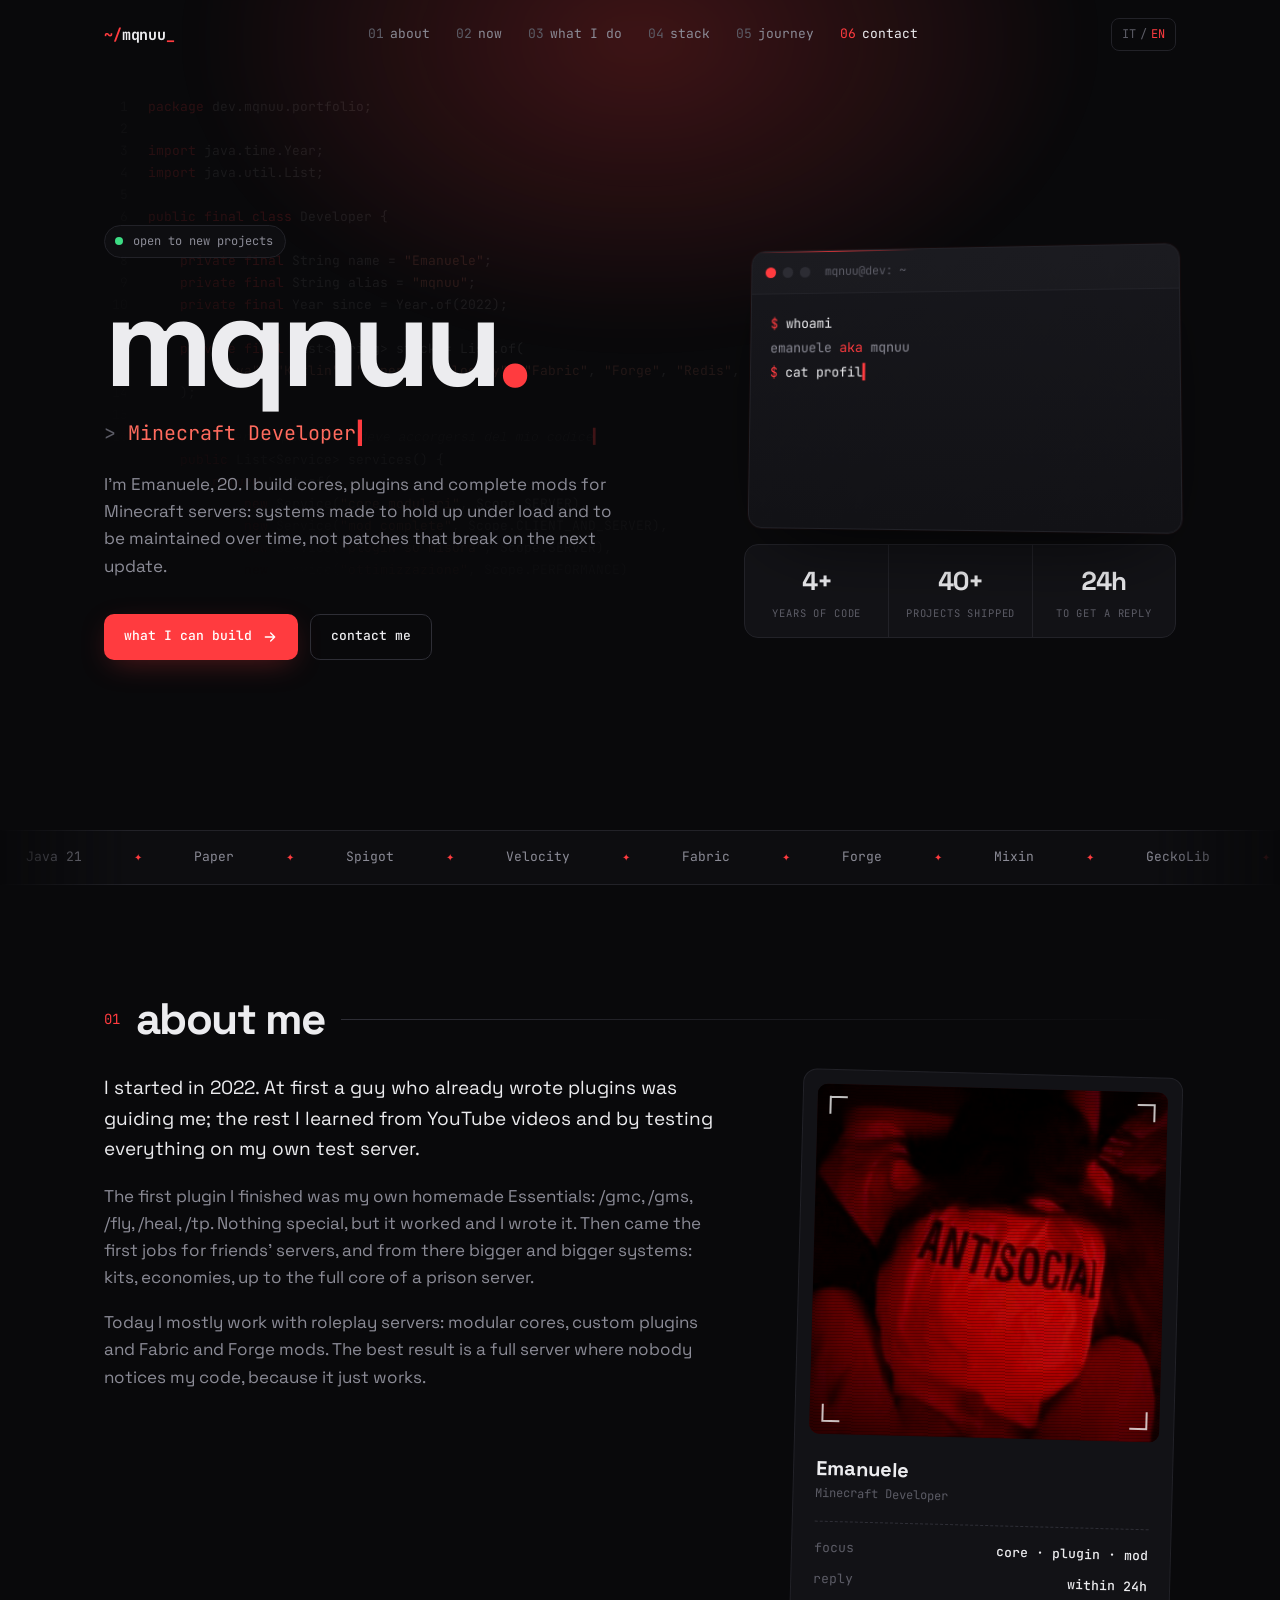
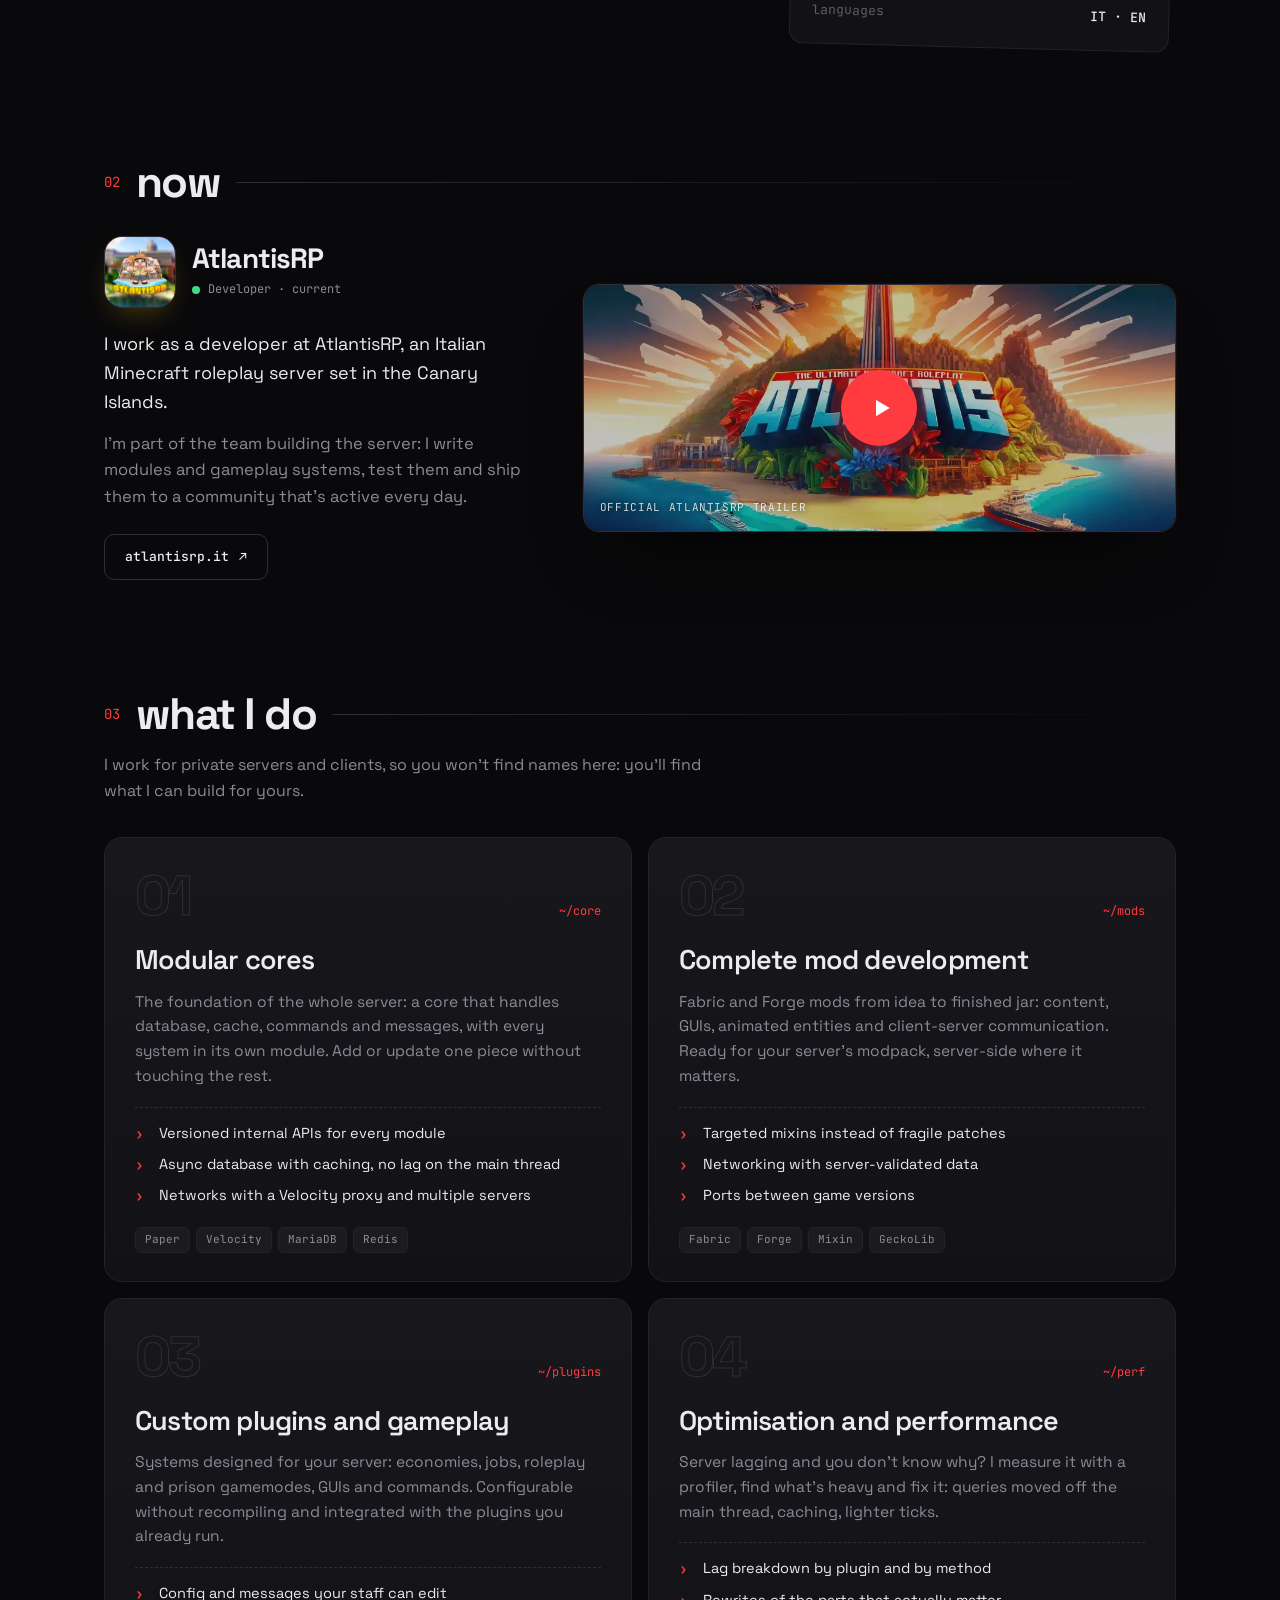
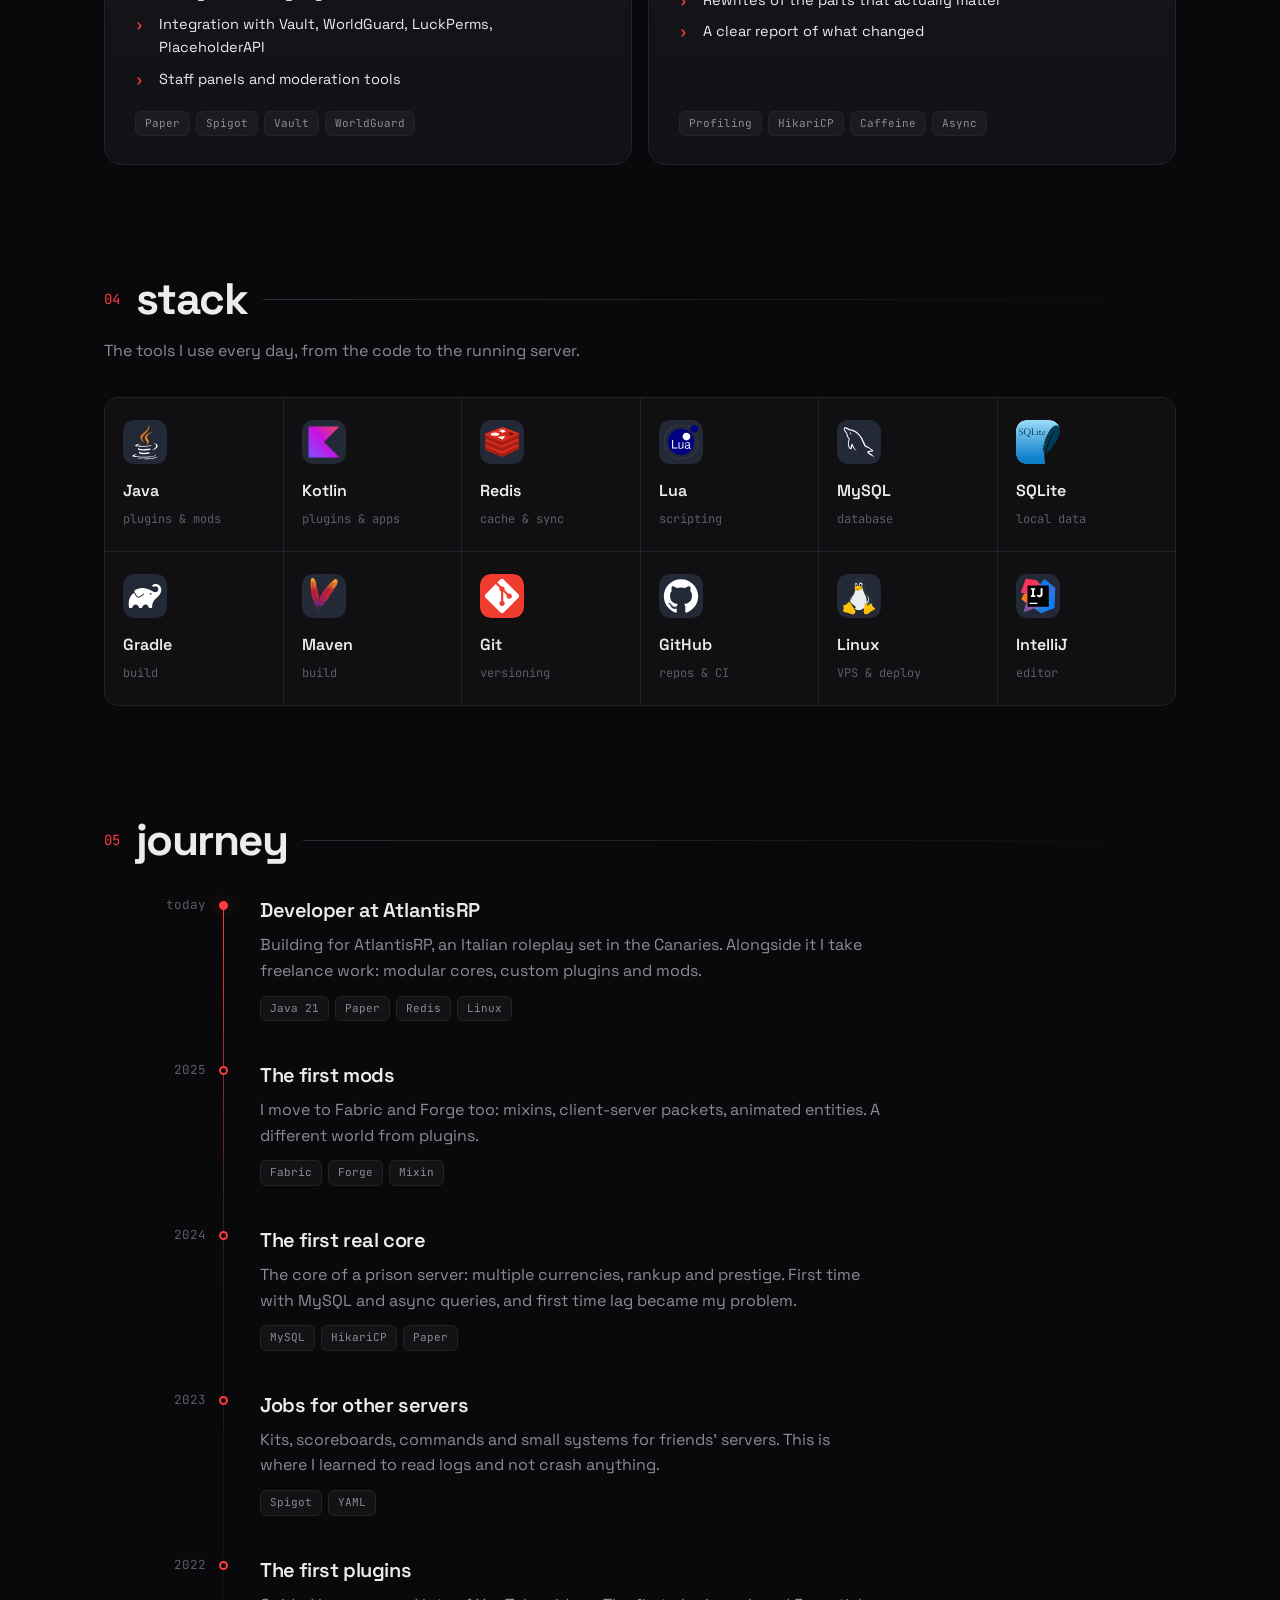
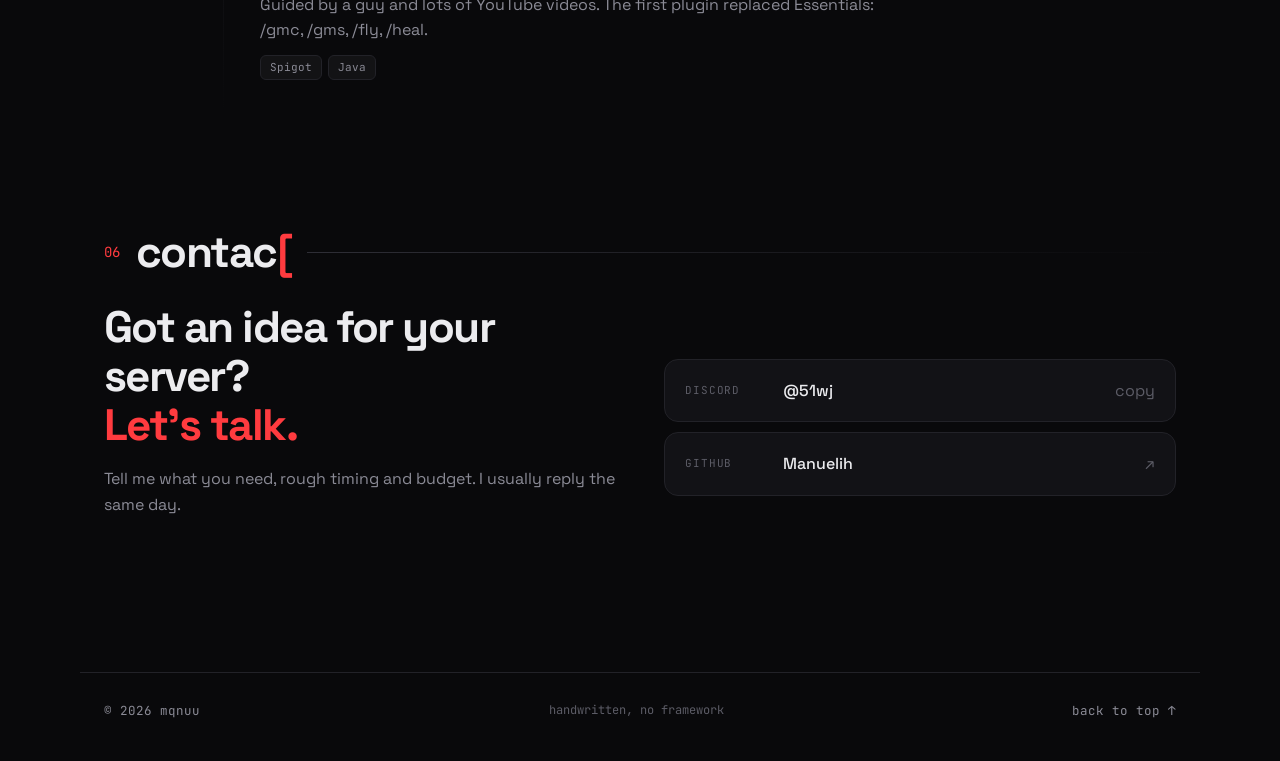
==== commit b690ed1e: "Sezione AtlantisRP con logo e trailer" ====
--- a/index.html
+++ b/index.html
@@ -13,7 +13,7 @@
 <link rel="preconnect" href="https://fonts.googleapis.com">
 <link rel="preconnect" href="https://fonts.gstatic.com" crossorigin>
 <link href="https://fonts.googleapis.com/css2?family=JetBrains+Mono:wght@400;500;700&family=Space+Grotesk:wght@400;500;600;700&display=swap" rel="stylesheet">
-<link rel="stylesheet" href="styles.css?v=7">
+<link rel="stylesheet" href="styles.css?v=8">
 </head>
 <body>
 
@@ -23,10 +23,11 @@
   <a href="#top" class="brand"><span class="brand-caret">~/</span>mqnuu<span class="cursor">_</span></a>
   <nav class="nav-links" aria-label="Sezioni">
     <a href="#about"><span>01</span><b data-i18n="nav.about">chi sono</b></a>
-    <a href="#work"><span>02</span><b data-i18n="nav.work">cosa faccio</b></a>
-    <a href="#stack"><span>03</span><b data-i18n="nav.stack">stack</b></a>
-    <a href="#path"><span>04</span><b data-i18n="nav.path">percorso</b></a>
-    <a href="#contact"><span>05</span><b data-i18n="nav.contact">contatti</b></a>
+    <a href="#now"><span>02</span><b data-i18n="nav.now">adesso</b></a>
+    <a href="#work"><span>03</span><b data-i18n="nav.work">cosa faccio</b></a>
+    <a href="#stack"><span>04</span><b data-i18n="nav.stack">stack</b></a>
+    <a href="#path"><span>05</span><b data-i18n="nav.path">percorso</b></a>
+    <a href="#contact"><span>06</span><b data-i18n="nav.contact">contatti</b></a>
   </nav>
   <div class="nav-right">
     <button class="lang" type="button" aria-label="Cambia lingua"><span data-l="it">IT</span><i>/</i><span data-l="en">EN</span></button>
@@ -103,8 +104,31 @@
     </div>
   </section>
 
+  <section class="section" id="now">
+    <header class="sec-head"><span class="sec-num">02</span><h2 data-i18n="now.title">adesso</h2><span class="sec-line"></span></header>
+    <div class="now">
+      <div class="now-info">
+        <div class="now-brand">
+          <img src="img/atlantis/logo.jpg" alt="AtlantisRP" width="72" height="72">
+          <div>
+            <strong>AtlantisRP</strong>
+            <span class="now-role"><span class="pulse"></span><span data-i18n="now.role">Developer · attuale</span></span>
+          </div>
+        </div>
+        <p data-i18n="now.d1">Lavoro come developer su AtlantisRP, un roleplay italiano su Minecraft ambientato alle Isole Canarie.</p>
+        <p data-i18n="now.d2">Faccio parte del team che sviluppa il server: scrivo moduli e sistemi di gameplay, li testo e li porto in produzione su una community attiva ogni giorno.</p>
+        <a class="btn btn-line" href="https://atlantisrp.it/" target="_blank" rel="noopener">atlantisrp.it <span aria-hidden="true">↗</span></a>
+      </div>
+      <figure class="now-video">
+        <video src="img/atlantis/trailer.mp4" poster="img/atlantis/poster.webp" preload="none" playsinline></video>
+        <button class="now-play" type="button" aria-label="Guarda il trailer"><svg viewBox="0 0 24 24"><path d="M8 5.5v13l11-6.5z"/></svg></button>
+        <figcaption data-i18n="now.cap">trailer ufficiale di AtlantisRP</figcaption>
+      </figure>
+    </div>
+  </section>
+
   <section class="section" id="work">
-    <header class="sec-head"><span class="sec-num">02</span><h2 data-i18n="work.title">cosa faccio</h2><span class="sec-line"></span></header>
+    <header class="sec-head"><span class="sec-num">03</span><h2 data-i18n="work.title">cosa faccio</h2><span class="sec-line"></span></header>
     <p class="sec-sub" data-i18n="work.sub">Lavoro per server e clienti privati, quindi qui non trovi nomi: trovi cosa posso costruire per il tuo.</p>
     <div class="work">
       <article class="svc">
@@ -155,7 +179,7 @@
   </section>
 
   <section class="section" id="stack">
-    <header class="sec-head"><span class="sec-num">03</span><h2 data-i18n="stack.title">stack</h2><span class="sec-line"></span></header>
+    <header class="sec-head"><span class="sec-num">04</span><h2 data-i18n="stack.title">stack</h2><span class="sec-line"></span></header>
     <p class="sec-sub" data-i18n="stack.sub">Gli strumenti che uso ogni giorno, dal codice al server acceso.</p>
     <div class="stack">
       <div class="stack-item"><img src="img/stack/java.svg" alt="" width="48" height="48" loading="lazy"><span class="tk">Java</span><span data-i18n="st.java">plugin &amp; mod</span></div>
@@ -174,9 +198,9 @@
   </section>
 
   <section class="section" id="path">
-    <header class="sec-head"><span class="sec-num">04</span><h2 data-i18n="path.title">percorso</h2><span class="sec-line"></span></header>
+    <header class="sec-head"><span class="sec-num">05</span><h2 data-i18n="path.title">percorso</h2><span class="sec-line"></span></header>
     <ol class="timeline">
-      <li><span class="tl-when" data-i18n="tl.1w">oggi</span><div><h3 data-i18n="tl.1t">Freelance per server roleplay</h3><p data-i18n="tl.1d">Core a moduli, plugin su misura e mod. Seguo il lavoro fino al deploy sulla VPS e lo mantengo dopo.</p><div class="tags"><span>Java 21</span><span>Paper</span><span>Redis</span><span>Linux</span></div></div></li>
+      <li><span class="tl-when" data-i18n="tl.1w">oggi</span><div><h3 data-i18n="tl.1t">Developer su AtlantisRP</h3><p data-i18n="tl.1d">Sviluppo per AtlantisRP, roleplay italiano ambientato alle Canarie. In parallelo prendo lavori freelance: core a moduli, plugin su misura e mod.</p><div class="tags"><span>Java 21</span><span>Paper</span><span>Redis</span><span>Linux</span></div></div></li>
       <li><span class="tl-when">2025</span><div><h3 data-i18n="tl.2t">Le prime mod</h3><p data-i18n="tl.2d">Passo anche a Fabric e Forge: mixin, pacchetti tra client e server, entità animate. Un altro mondo rispetto ai plugin.</p><div class="tags"><span>Fabric</span><span>Forge</span><span>Mixin</span></div></div></li>
       <li><span class="tl-when">2024</span><div><h3 data-i18n="tl.3t">Il primo core vero</h3><p data-i18n="tl.3d">Il core di un server prison: più valute, rankup e prestige. Prima volta con MySQL e query asincrone, e prima volta che il lag diventava un problema mio.</p><div class="tags"><span>MySQL</span><span>HikariCP</span><span>Paper</span></div></div></li>
       <li><span class="tl-when">2023</span><div><h3 data-i18n="tl.4t">Lavori per altri server</h3><p data-i18n="tl.4d">Kit, scoreboard, comandi e piccoli sistemi per server di amici e conoscenti. Qui ho imparato a leggere i log e a non far crashare niente.</p><div class="tags"><span>Spigot</span><span>YAML</span></div></div></li>
@@ -185,7 +209,7 @@
   </section>
 
   <section class="section" id="contact">
-    <header class="sec-head"><span class="sec-num">05</span><h2 data-i18n="contact.title">contatti</h2><span class="sec-line"></span></header>
+    <header class="sec-head"><span class="sec-num">06</span><h2 data-i18n="contact.title">contatti</h2><span class="sec-line"></span></header>
     <div class="contact">
       <div>
         <p class="contact-big" data-i18n="contact.big">Hai un'idea per il tuo server?<br><span class="red">Parliamone.</span></p>
@@ -206,6 +230,6 @@
   <a href="#top" data-i18n="foot.top">torna su ↑</a>
 </footer>
 
-<script src="app.js?v=7"></script>
+<script src="app.js?v=8"></script>
 </body>
 </html>
--- a/styles.css
+++ b/styles.css
@@ -400,3 +400,25 @@
 .stack-item .tk { font-size: 16px; }
 @media (max-width: 960px) { .stack { grid-template-columns: repeat(4, minmax(0, 1fr)); } }
 @media (max-width: 560px) { .stack { grid-template-columns: repeat(2, minmax(0, 1fr)); } }
+
+.now { display: grid; grid-template-columns: minmax(0, .85fr) minmax(0, 1.15fr); gap: 40px; align-items: center; margin-top: 30px; }
+.now-brand { display: flex; align-items: center; gap: 16px; margin-bottom: 22px; }
+.now-brand img { width: 72px; height: 72px; border-radius: 18px; object-fit: cover; border: 1px solid var(--line-2); box-shadow: 0 12px 30px -12px rgba(255, 196, 0, .35); }
+.now-brand strong { display: block; font-size: 28px; font-weight: 700; letter-spacing: -.03em; line-height: 1.1; }
+.now-role { display: inline-flex; align-items: center; gap: 8px; margin-top: 6px; font-family: var(--mono); font-size: 12px; color: var(--dim); }
+.now-info p { margin: 0 0 14px; color: var(--dim); font-size: 16.5px; }
+.now-info p:first-of-type { color: var(--text); font-size: 18px; }
+.now-info .btn { margin-top: 10px; }
+.now-video { position: relative; margin: 0; border-radius: 16px; overflow: hidden; border: 1px solid var(--line-2); background: #000; aspect-ratio: 1920 / 802; box-shadow: 0 40px 80px -40px rgba(0,0,0,.9), 0 0 0 1px rgba(255,59,63,.06); }
+.now-video video { display: block; width: 100%; height: 100%; object-fit: cover; }
+.now-play {
+  position: absolute; inset: 0; margin: auto; width: 76px; height: 76px; border-radius: 50%;
+  display: grid; place-items: center; background: var(--red); box-shadow: 0 0 0 10px rgba(255,59,63,.18), 0 16px 40px -10px var(--red-glow);
+  transition: transform .25s, box-shadow .25s;
+}
+.now-play svg { width: 30px; height: 30px; fill: #fff; margin-left: 4px; }
+.now-play:hover { transform: scale(1.08); box-shadow: 0 0 0 16px rgba(255,59,63,.14), 0 16px 40px -10px var(--red-glow); }
+.now-video.playing .now-play, .now-video.playing figcaption { opacity: 0; pointer-events: none; }
+.now-video figcaption { position: absolute; left: 16px; bottom: 14px; font-family: var(--mono); font-size: 11px; letter-spacing: .06em; text-transform: uppercase; color: rgba(255,255,255,.8); text-shadow: 0 1px 6px rgba(0,0,0,.8); transition: opacity .2s; pointer-events: none; }
+@media (max-width: 960px) { .now { grid-template-columns: minmax(0, 1fr); gap: 28px; } }
+@media (max-width: 560px) { .now-play { width: 60px; height: 60px; } .now-brand strong { font-size: 24px; } }
